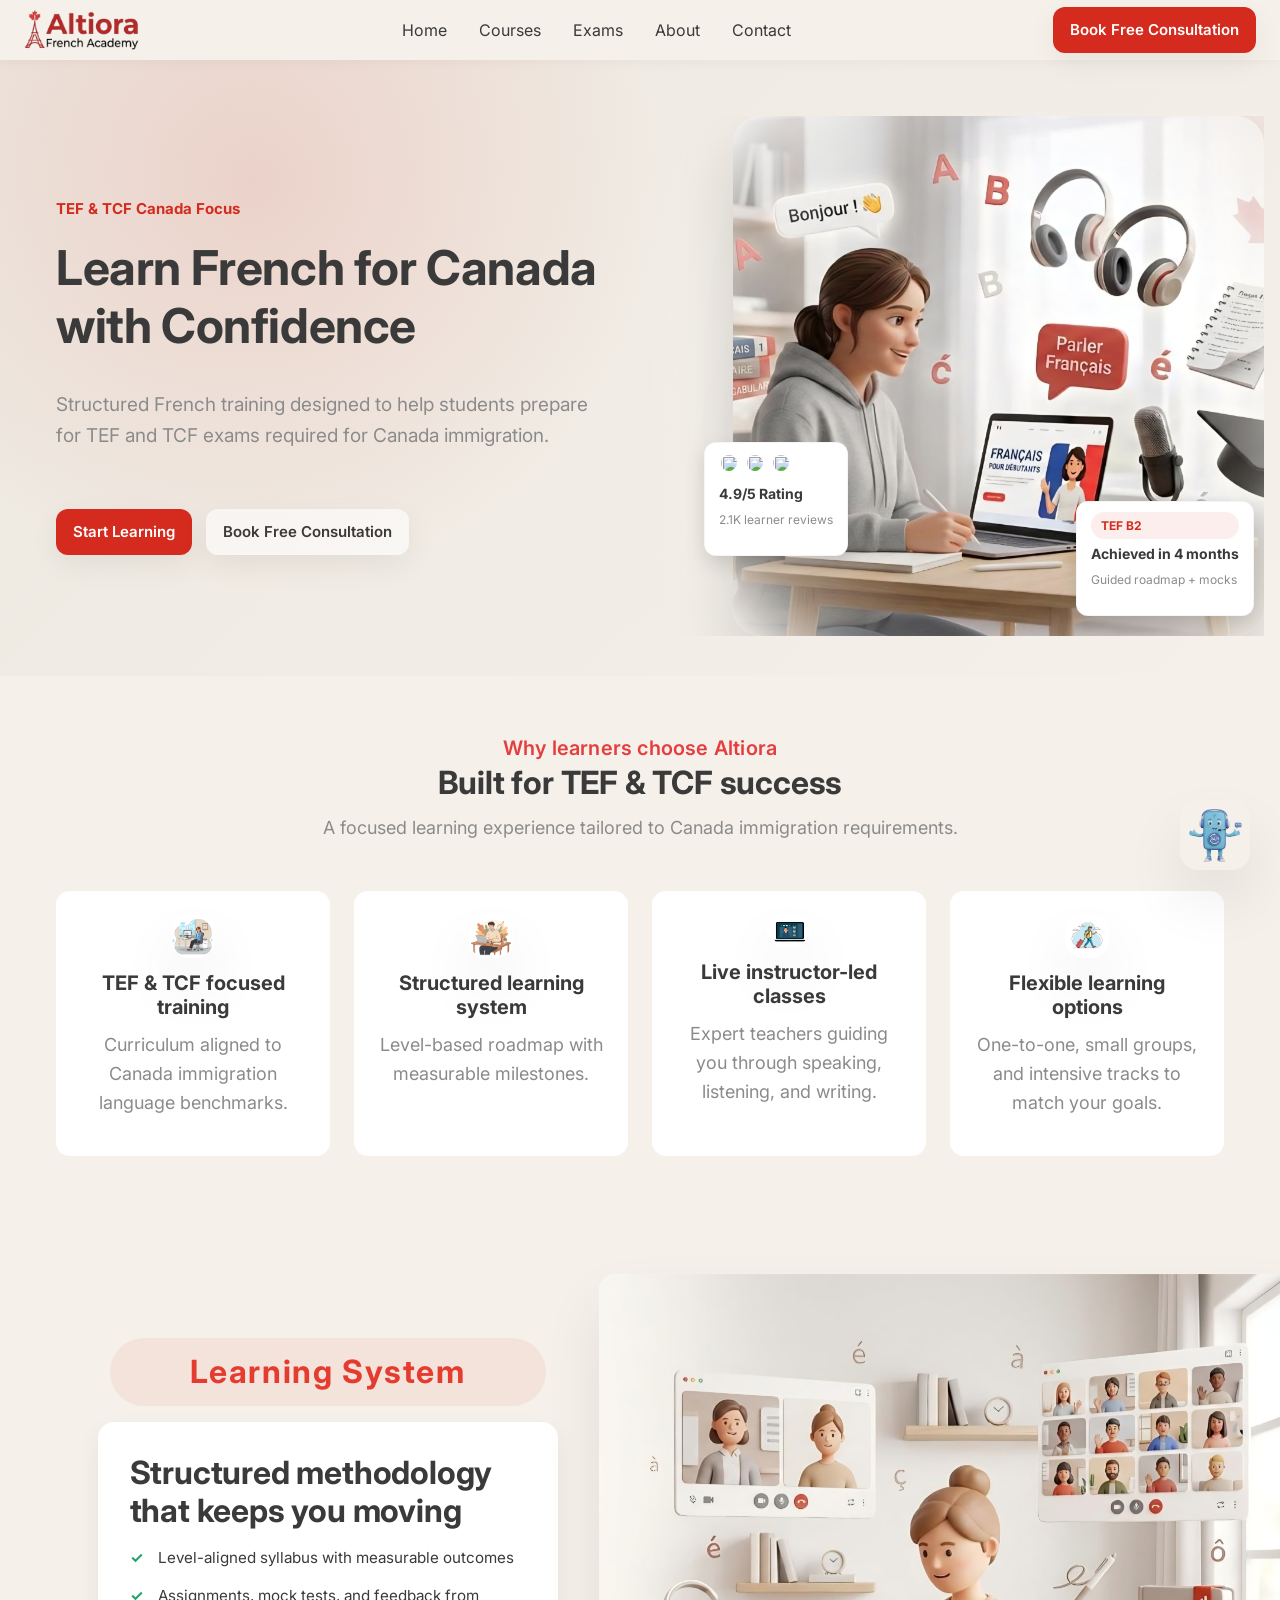
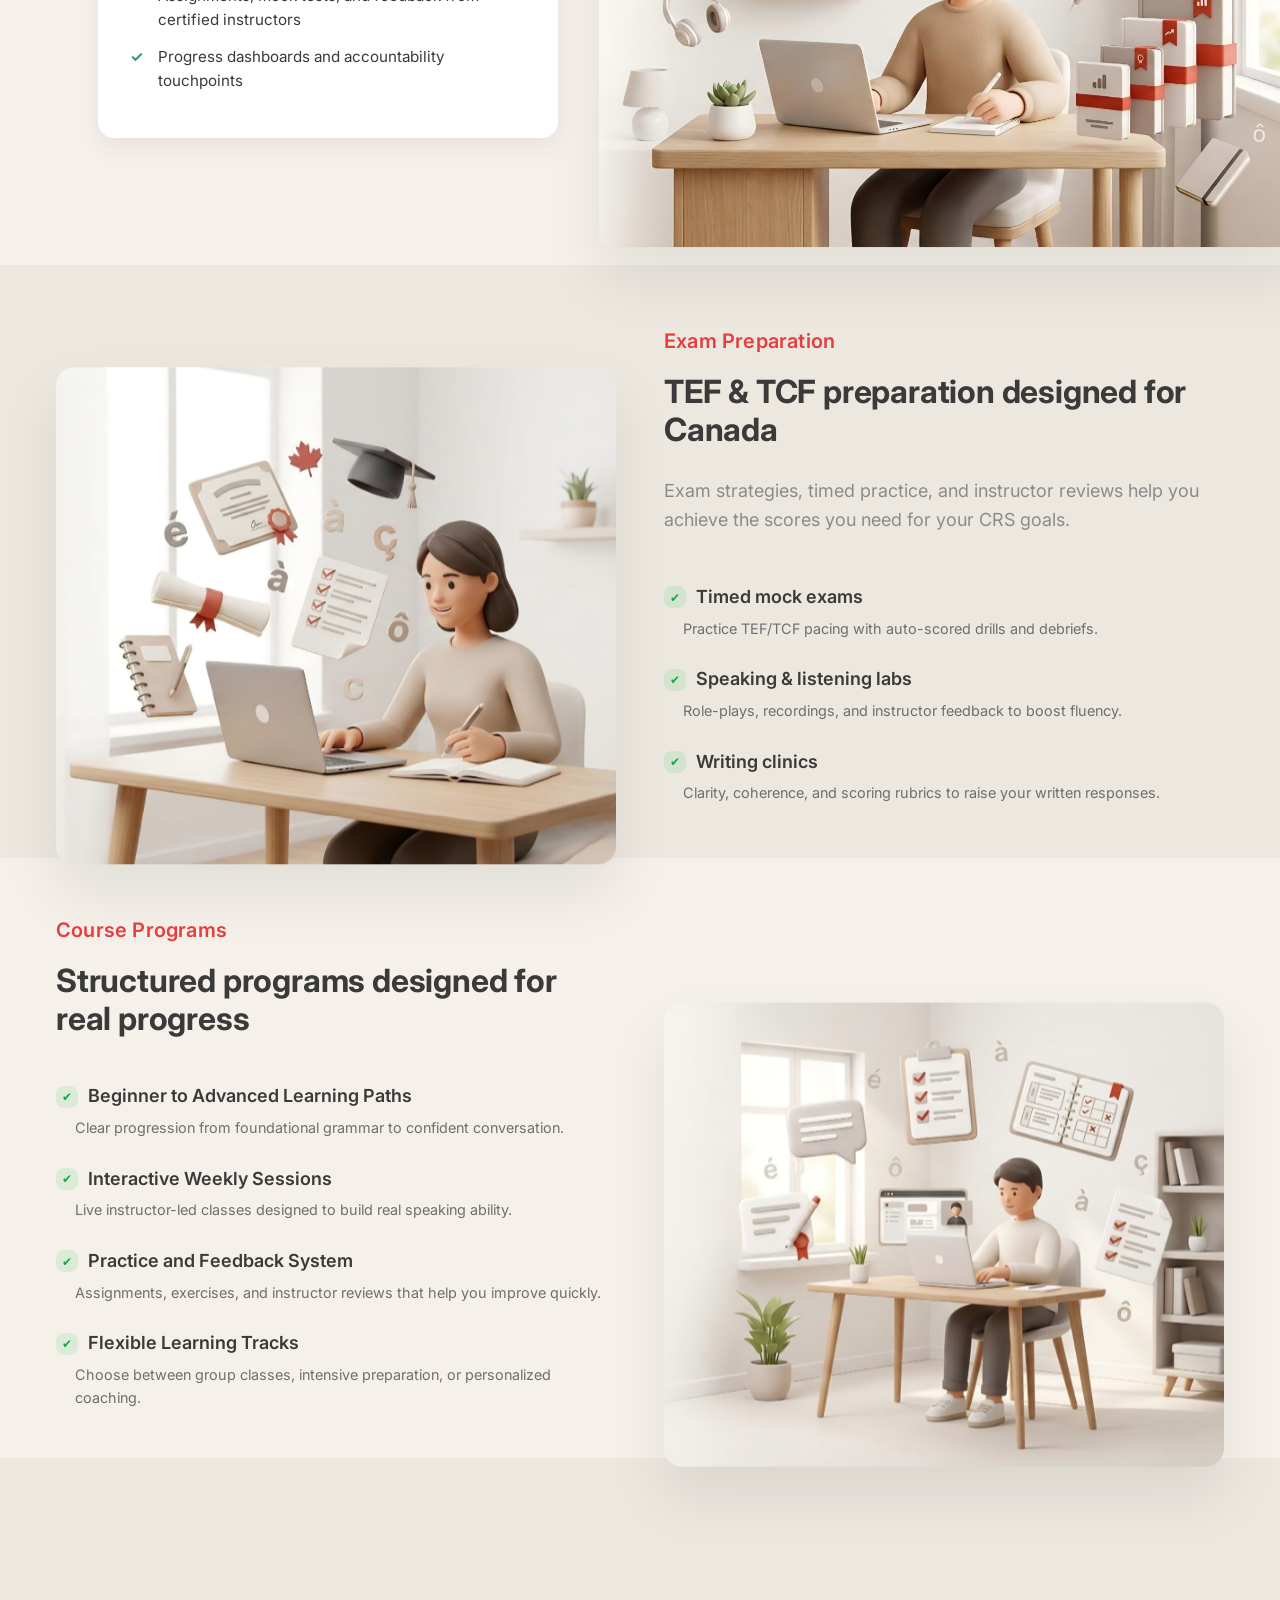
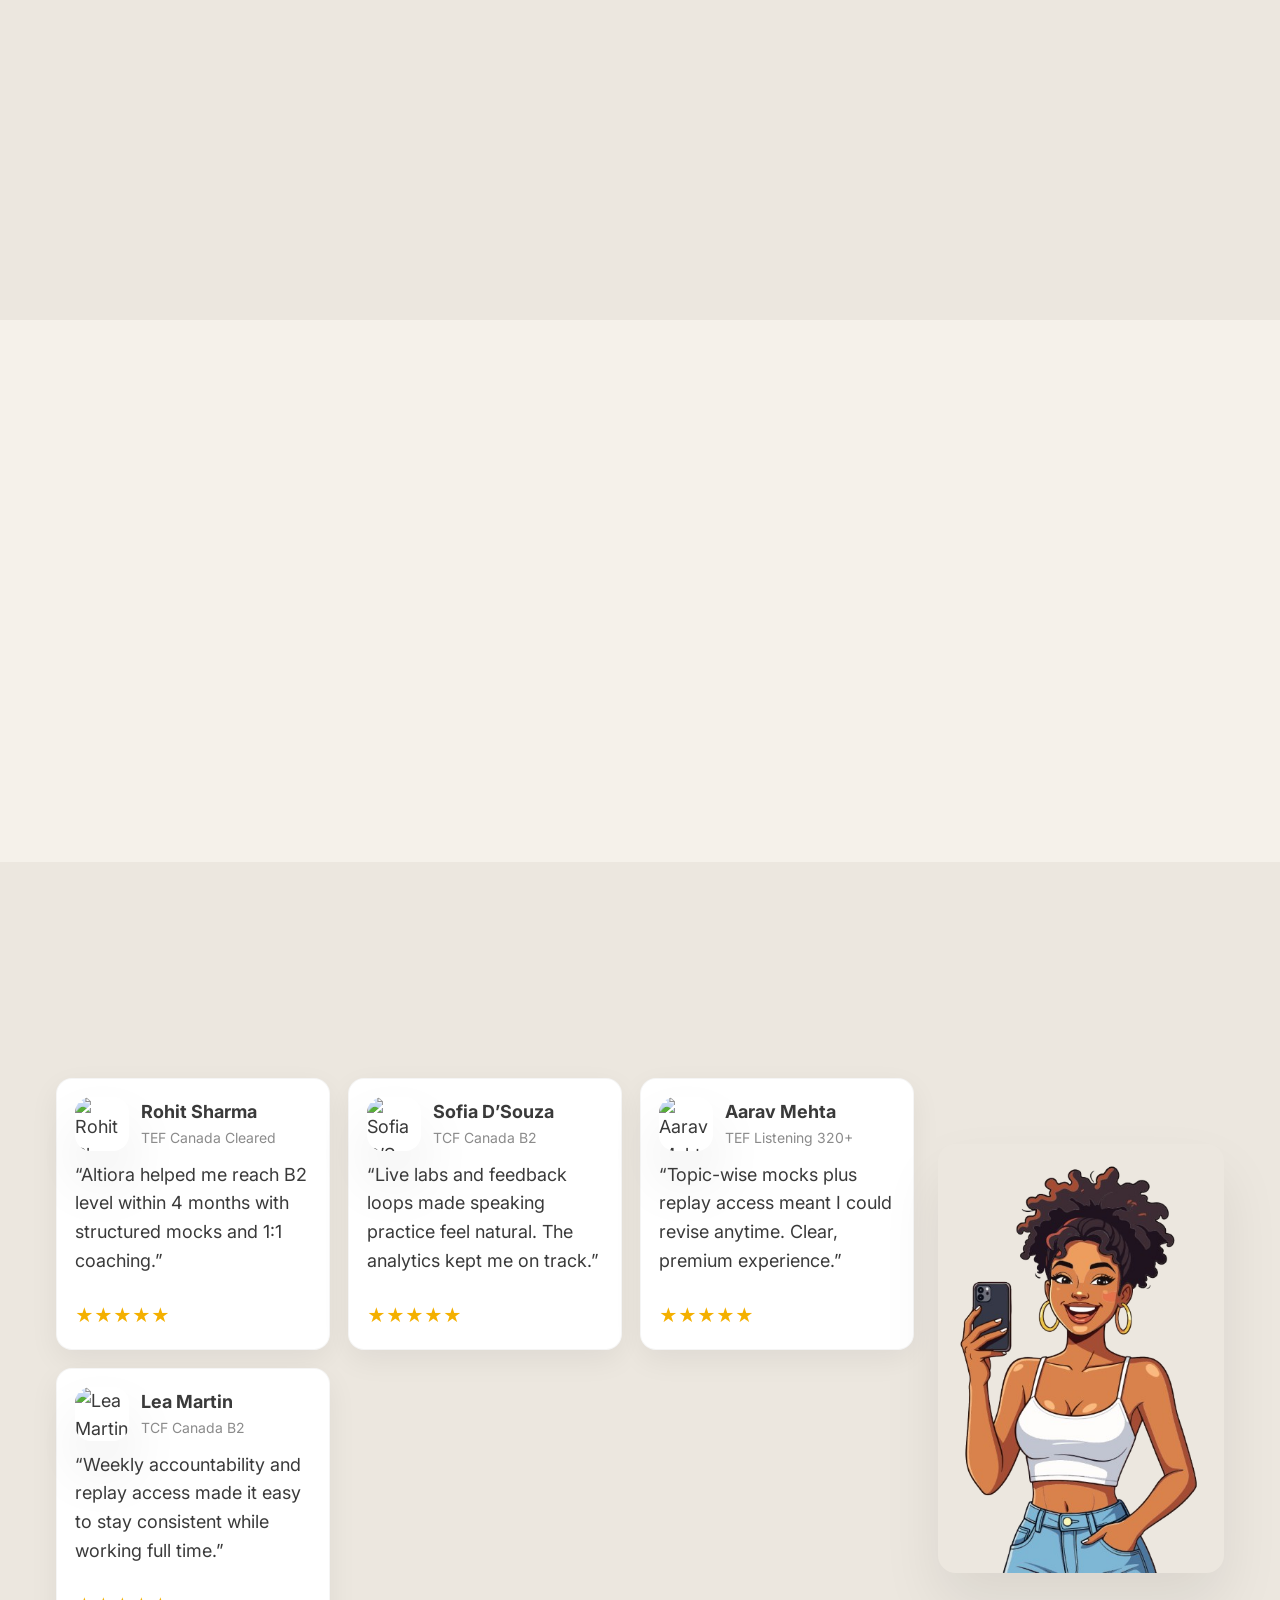
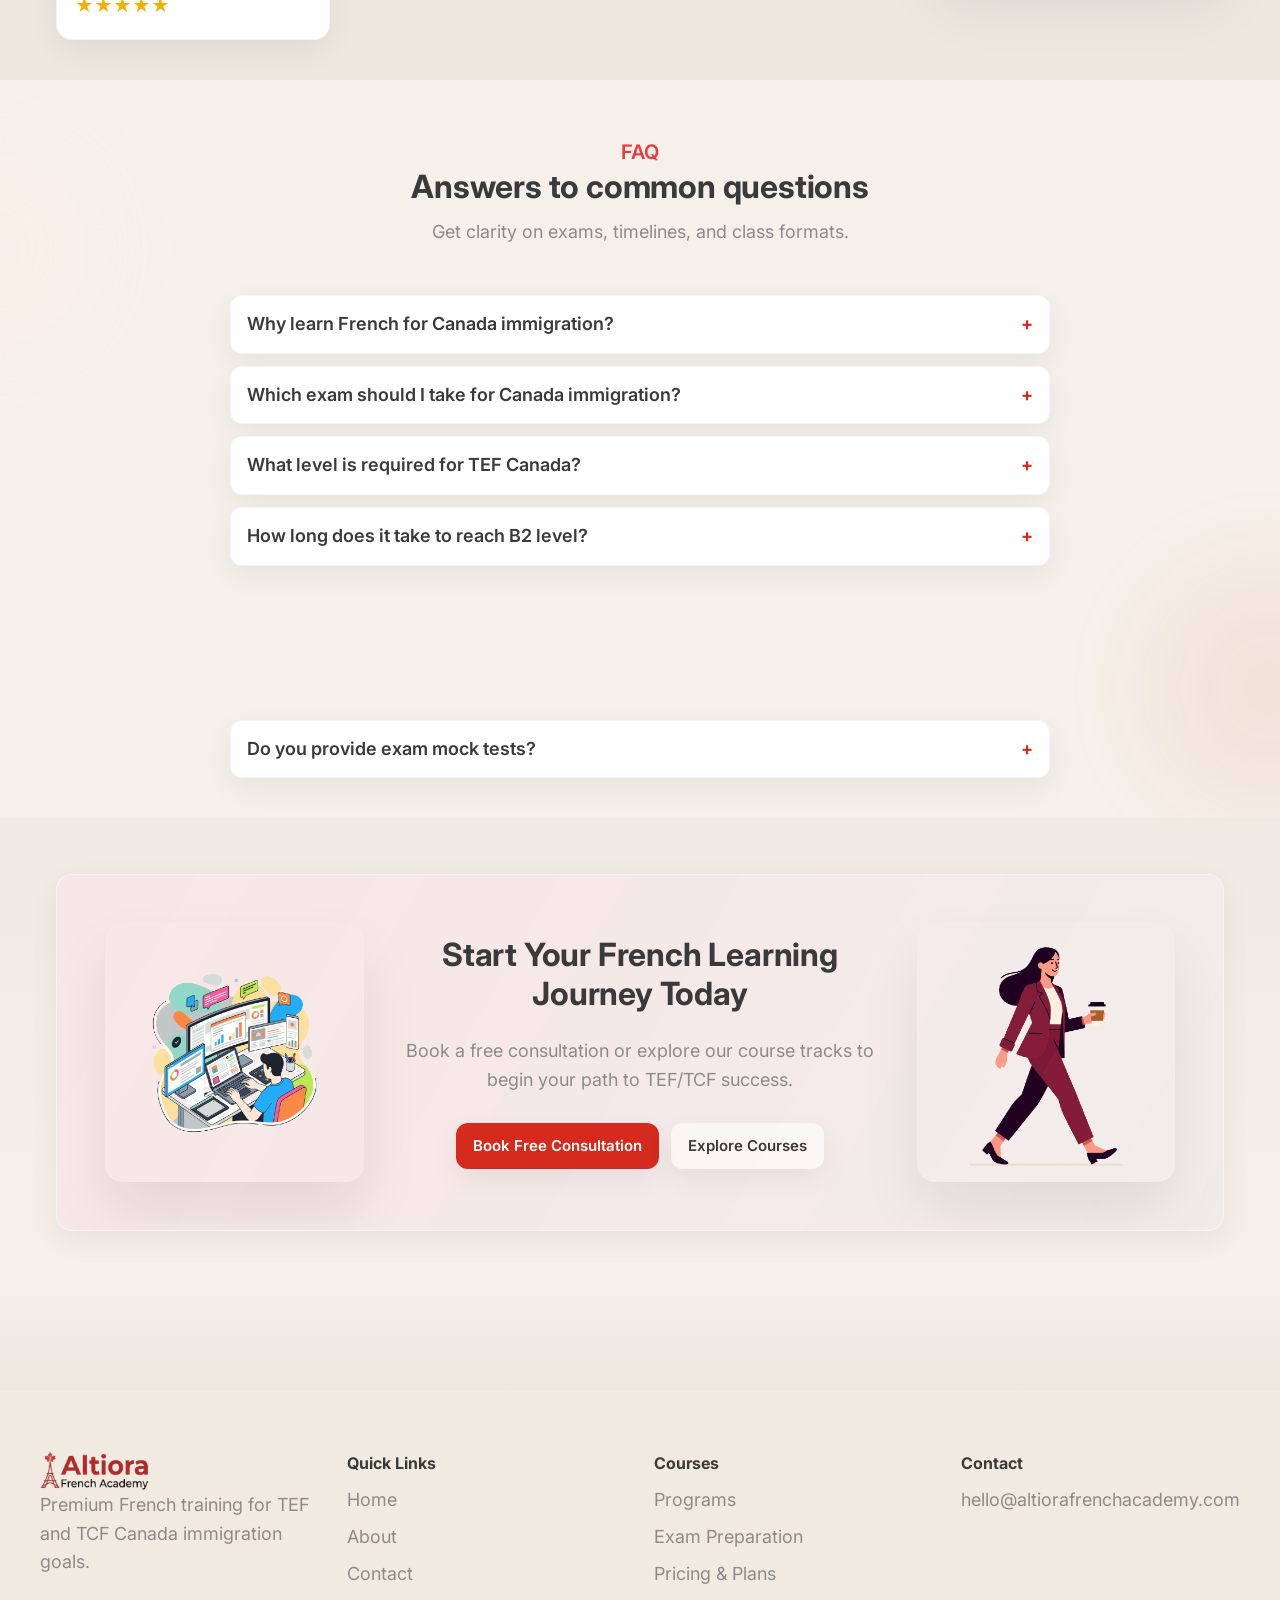
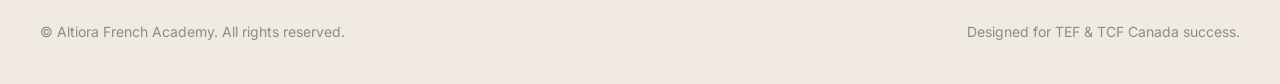
==== index.html @ bfdba03a "Baseline before Study Environment section layout update" ====
<!DOCTYPE html>
<html lang="en">

<head>
    <meta charset="UTF-8" />
    <meta name="viewport" content="width=device-width, initial-scale=1.0" />
    <title>Altiora French Academy | TEF & TCF French Training for Canada</title>
    <meta name="description"
        content="Altiora French Academy helps students master French for TEF and TCF Canada exams with structured programs, live classes, and expert instructors." />
    <meta name="keywords"
        content="French for TEF Canada, French for TCF Canada, Canada immigration French exam, French courses India, Altiora French Academy" />
    <link rel="canonical" href="https://altiorafrenchacademy.com/" />
    <meta property="og:title" content="Altiora French Academy | TEF & TCF French Training for Canada" />
    <meta property="og:description"
        content="Structured French training with live instructors to help you excel in TEF and TCF for Canada immigration." />
    <meta property="og:type" content="website" />
    <meta property="og:url" content="https://altiorafrenchacademy.com/" />
    <meta property="og:image" content="assets/seo/og-image.jpg" />
    <meta name="twitter:card" content="summary_large_image" />
    <meta name="twitter:title" content="Altiora French Academy | TEF & TCF French Training for Canada" />
    <meta name="twitter:description"
        content="Structured French training with live instructors to help you excel in TEF and TCF for Canada immigration." />
    <meta name="twitter:image" content="assets/seo/og-image.jpg" />
    <meta name="google-site-verification" content="" />
    <meta name="msvalidate.01" content="" />
    <link rel="stylesheet" href="css/base.css" />
    <link rel="stylesheet" href="css/layout.css" />
    <link rel="stylesheet" href="css/components.css" />
    <link rel="stylesheet" href="css/animations.css" />
    <link rel="stylesheet" href="css/responsive.css" />
    <link rel="icon" href="favicon/favicon.ico" />
</head>

<body>
    <header id="site-header"></header>

    <main>
        <!-- Hero -->
        <section class="section section--gradient" id="hero">
            <div class="container hero">
                <div class="stack-lg" data-reveal>
                    <div class="hero-tag">TEF &amp; TCF Canada Focus</div>
                    <h1 class="hero__title"><span class="hero__highlight">Learn French for Canada</span> with Confidence
                    </h1>
                    <p class="hero__text">Structured French training designed to help students prepare for TEF and TCF
                        exams required for Canada immigration.</p>
                    <div class="hero__actions">
                        <a class="btn btn--primary btn--elevated" href="pages/courses.html">Start Learning</a>
                        <a class="btn btn--ghost btn--elevated" href="pages/contact.html">Book Free Consultation</a>
                    </div>
                </div>
                <div class="hero__visual" data-reveal data-tilt>
                    <div class="hero__glow" aria-hidden="true"></div>
                    <div class="feature-grid">
                        <span class="hero-blob hero-blob--1"></span>
                        <span class="hero-blob hero-blob--2"></span>
                        <span class="hero-blob hero-blob--3"></span>
                    </div>
                    <div class="hero-image-frame">
                        <img class="hero__image" src="assets/images/hero-french-learning-canada.png"
                            alt="Students learning French for Canada immigration" />
                    </div>
                    <!-- <img class="hero-girl"
                        src="images/creativecanvasshop-red-haired-woman-10043621_1920-removebg-preview.png" alt=""
                        aria-hidden="true" data-float /> -->
                    <!-- <div class="floating-card floating-card--rating" data-float>
                        <div class="floating-card__title">4.9/5 Rating</div>
                        <p class="floating-card__meta">2.1K learner reviews</p>
                    </div> -->
                    <div class="floating-card floating-card--badge" data-float>
                        <div class="floating-card__pill">TEF B2</div>
                        <div class="floating-card__title">Achieved in 4 months</div>
                        <p class="floating-card__meta">Guided roadmap + mocks</p>
                    </div>
                    <div class="floating-card floating-card--avatars" data-float>
                        <div class="avatar-stack" aria-hidden="true">
                            <img src="https://i.pravatar.cc/80?img=15" alt="" />
                            <img src="https://i.pravatar.cc/80?img=32" alt="" />
                            <img src="https://i.pravatar.cc/80?img=48" alt="" />
                        </div>
                        <div class="floating-card__title">4.9/5 Rating</div>
                        <p class="floating-card__meta">2.1K learner reviews</p>
                    </div>
                </div>
            </div>
        </section>

        <!-- Stats Bar -->
        <!-- <section class="section section--stats" aria-label="Program stats">
            <div class="container">
                <div class="stats-marquee" data-reveal>
                    <div class="stats-track">
                        <div class="stats-bar">
                            <div class="stat">
                                <div class="stat__value">20K+</div>
                                <div class="stat__label">Students Enrolled</div>
                            </div>
                            <div class="stat">
                                <div class="stat__value">95%</div>
                                <div class="stat__label">Success Rate</div>
                            </div>
                            <div class="stat">
                                <div class="stat__value">300+</div>
                                <div class="stat__label">TEF Selections</div>
                            </div>
                            <div class="stat">
                                <div class="stat__value">50+</div>
                                <div class="stat__label">Expert Sessions</div>
                            </div>
                        </div>
                        <div class="stats-bar" aria-hidden="true">
                            <div class="stat">
                                <div class="stat__value">20K+</div>
                                <div class="stat__label">Students Enrolled</div>
                            </div>
                            <div class="stat">
                                <div class="stat__value">95%</div>
                                <div class="stat__label">Success Rate</div>
                            </div>
                            <div class="stat">
                                <div class="stat__value">300+</div>
                                <div class="stat__label">TEF Selections</div>
                            </div>
                            <div class="stat">
                                <div class="stat__value">50+</div>
                                <div class="stat__label">Expert Sessions</div>
                            </div>
                        </div>
                    </div>
                </div>
            </div>
        </section> -->

        <!-- Trust / Features -->
        <section class="section section--alt section--pattern" id="trust">
            <div class="container">
                <div class="section__header" data-reveal>
                    <div class="section__eyebrow">Why learners choose Altiora</div>
                    <h2 class="section__title">Built for TEF &amp; TCF success</h2>
                    <p class="section__subtitle">A focused learning experience tailored to Canada immigration
                        requirements.</p>
                </div>
                <div class="altiora-feature-row">
                    <article class="altiora-feature-card" data-reveal>
                        <img class="altiora-feature-icon"
                            src="./images/tanrica-data-analysis-10113843_1920-removebg-preview.png" alt="Feature icon">
                        <h3 class="card__title">TEF &amp; TCF focused training</h3>
                        <p>Curriculum aligned to Canada immigration language benchmarks.</p>
                    </article>
                    <article class="altiora-feature-card" data-reveal>
                        <img class="altiora-feature-icon"
                            src="./images/tanrica-working-illustration-10066175_1920-removebg-preview.png"
                            alt="Feature icon">
                        <h3 class="card__title">Structured learning system</h3>
                        <p>Level-based roadmap with measurable milestones.</p>
                    </article>
                    <article class="altiora-feature-card" data-reveal>
                        <img class="altiora-feature-icon"
                            src="./images/mohamed_hassan-podcast-7779510_1920-removebg-preview.png" alt="Feature icon">
                        <h3 class="card__title">Live instructor-led classes</h3>
                        <p>Expert teachers guiding you through speaking, listening, and writing.</p>
                    </article>
                    <article class="altiora-feature-card" data-reveal>
                        <img class="altiora-feature-icon"
                            src="./images/tanrica-ai-generated-9911943_1920-removebg-preview.png" alt="Feature icon">
                        <h3 class="card__title">Flexible learning options</h3>
                        <p>One-to-one, small groups, and intensive tracks to match your goals.</p>
                    </article>
                </div>
            </div>
        </section>

        <!-- Learning System -->
        <section class="section" id="learning-system">
            <div class="container learning-system-grid">
                <div class="learning-system-left" data-reveal>
                    <div class="learning-system-label">Learning System</div>
                    <div class="learning-system-card">
                        <h2 class="section__title">Structured methodology that keeps you moving</h2>
                        <ul class="learning-system-list">
                            <li>Level-aligned syllabus with measurable outcomes</li>
                            <li>Assignments, mock tests, and feedback from certified instructors</li>
                            <li>Progress dashboards and accountability touchpoints</li>
                        </ul>
                    </div>
                </div>
                <div class="learning-system-right" data-reveal data-parallax>
                    <img src="assets/images/french-online-learning-system.png" class="learning-system-image"
                        alt="Online learning system illustration" />
                </div>
            </div>
        </section>

        <!-- Exam Preparation -->
        <section class="section section--alt" id="exam-prep">
            <div class="container exam-prep-grid">

                <div class="exam-prep-image" data-reveal data-parallax>
                    <img src="assets/images/french-exam-preparation.png" class="exam-prep-illustration"
                        alt="Exam preparation illustration">
                </div>

                <div class="exam-prep-content" data-reveal>
                    <div class="section__eyebrow">Exam Preparation</div>
                    <h2 class="section__title">
                        TEF &amp; TCF preparation designed for Canada
                    </h2>
                    <p class="muted">
                        Exam strategies, timed practice, and instructor reviews help you achieve
                        the scores you need for your CRS goals.
                    </p>

                    <div class="exam-prep-features">
                        <div class="feature-line">Timed mock exams</div>
                        <p class="feature-subtext">
                            Practice TEF/TCF pacing with auto-scored drills and debriefs.
                        </p>

                        <div class="feature-line">Speaking &amp; listening labs</div>
                        <p class="feature-subtext">
                            Role-plays, recordings, and instructor feedback to boost fluency.
                        </p>

                        <div class="feature-line">Writing clinics</div>
                        <p class="feature-subtext">
                            Clarity, coherence, and scoring rubrics to raise your written responses.
                        </p>
                    </div>
                </div>

            </div>
        </section>

        <!-- Course Programs -->
        <section class="section" id="course-programs">

            <div class="container course-programs-grid">

                <div class="course-programs-content" data-reveal>
                    <div class="section__eyebrow">
                        Course Programs
                    </div>

                    <h2 class="section__title">
                        Structured programs designed for real progress
                    </h2>
                    <div class="course-programs-features">

                        <div class="feature-line">
                            Beginner to Advanced Learning Paths
                        </div>

                        <p class="feature-subtext">
                            Clear progression from foundational grammar to confident conversation.
                        </p>

                        <div class="feature-line">
                            Interactive Weekly Sessions
                        </div>

                        <p class="feature-subtext">
                            Live instructor-led classes designed to build real speaking ability.
                        </p>

                        <div class="feature-line">
                            Practice and Feedback System
                        </div>

                        <p class="feature-subtext">
                            Assignments, exercises, and instructor reviews that help you improve quickly.
                        </p>

                        <div class="feature-line">
                            Flexible Learning Tracks
                        </div>

                        <p class="feature-subtext">
                            Choose between group classes, intensive preparation, or personalized coaching.
                        </p>

                    </div>

                </div>

                <div class="course-programs-image" data-reveal data-parallax>

                    <img src="assets/images/french-course-program-structure.png" class="course-programs-illustration"
                        alt="French course programs illustration">

                </div>

            </div>

        </section>

        <!-- Study Environment -->
        <section class="section section--alt" id="environment">
            <div class="container media-block">
                <div class="media-block__content" data-reveal>
                    <div class="section__eyebrow">Study Environment</div>
                    <h2 class="section__title">A focused, calm space to build confidence</h2>
                    <p>Guided study plans, resource libraries, and practice labs to strengthen comprehension and
                        fluency.</p>
                    <ul class="stack-sm muted">
                        <li>Structured study routines with weekly planning.</li>
                        <li>Listening and speaking practice with instructor feedback.</li>
                        <li>Comfortable, distraction-free virtual classroom setup.</li>
                    </ul>
                </div>
                <div data-reveal data-parallax>
                    <img class="media-block__image image-cover" src="assets/images/french-learning-study-scene.png"
                        alt="Study environment illustration" />
                </div>
            </div>
        </section>

        <!-- Live Classes -->
        <section class="section" id="live-classes">
            <div class="container media-block">
                <div data-reveal data-parallax>
                    <img class="media-block__image image-cover" src="assets/images/online-french-live-class.png"
                        alt="Live class illustration" />
                </div>
                <div class="media-block__content" data-reveal>
                    <div class="section__eyebrow">Live Classes</div>
                    <h2 class="section__title">Live instructor-led sessions that keep you accountable</h2>
                    <p>Real-time coaching, Q&amp;A, and recorded replays so you never miss a concept.</p>
                    <ul class="stack-sm muted">
                        <li>Interactive sessions with teacher feedback.</li>
                        <li>Speaking drills and role-plays to boost confidence.</li>
                        <li>Replay access for revision and self-paced review.</li>
                    </ul>
                </div>
            </div>
        </section>

        <!-- Testimonials -->
        <section class="section section--alt" id="testimonials">
            <div class="container">
                <div class="section__header" data-reveal>
                    <div class="section__eyebrow">Testimonials</div>
                    <h2 class="section__title">Learners achieving their Canada goals</h2>
                    <p class="section__subtitle">Real feedback from students preparing for TEF and TCF.</p>
                </div>
                <div class="testimonial-layout" data-reveal>
                    <div class="testimonial-list">
                        <article class="testimonial-card hover-lift">
                            <div class="testimonial-card__top">
                                <img class="testimonial-card__avatar" src="https://i.pravatar.cc/120?img=12"
                                    alt="Rohit Sharma" />
                                <div>
                                    <div class="testimonial-card__name">Rohit Sharma</div>
                                    <div class="testimonial-card__meta">TEF Canada Cleared</div>
                                </div>
                            </div>
                            <p class="testimonial-card__quote">“Altiora helped me reach B2 level within 4 months with
                                structured mocks and 1:1 coaching.”</p>
                            <div class="rating" aria-label="5 star rating">★★★★★</div>
                        </article>
                        <article class="testimonial-card hover-lift">
                            <div class="testimonial-card__top">
                                <img class="testimonial-card__avatar" src="https://i.pravatar.cc/120?img=28"
                                    alt="Sofia D’Souza" />
                                <div>
                                    <div class="testimonial-card__name">Sofia D’Souza</div>
                                    <div class="testimonial-card__meta">TCF Canada B2</div>
                                </div>
                            </div>
                            <p class="testimonial-card__quote">“Live labs and feedback loops made speaking practice feel
                                natural. The analytics kept me on track.”</p>
                            <div class="rating" aria-label="5 star rating">★★★★★</div>
                        </article>
                        <article class="testimonial-card hover-lift">
                            <div class="testimonial-card__top">
                                <img class="testimonial-card__avatar" src="https://i.pravatar.cc/120?img=45"
                                    alt="Aarav Mehta" />
                                <div>
                                    <div class="testimonial-card__name">Aarav Mehta</div>
                                    <div class="testimonial-card__meta">TEF Listening 320+</div>
                                </div>
                            </div>
                            <p class="testimonial-card__quote">“Topic-wise mocks plus replay access meant I could revise
                                anytime. Clear, premium experience.”</p>
                            <div class="rating" aria-label="5 star rating">★★★★★</div>
                        </article>
                        <article class="testimonial-card hover-lift">
                            <div class="testimonial-card__top">
                                <img class="testimonial-card__avatar" src="https://i.pravatar.cc/120?img=64"
                                    alt="Lea Martin" />
                                <div>
                                    <div class="testimonial-card__name">Lea Martin</div>
                                    <div class="testimonial-card__meta">TCF Canada B2</div>
                                </div>
                            </div>
                            <p class="testimonial-card__quote">“Weekly accountability and replay access made it easy to
                                stay consistent while working full time.”</p>
                            <div class="rating" aria-label="5 star rating">★★★★★</div>
                        </article>
                    </div>
                    <div class="testimonial-illustration" aria-hidden="true">
                        <img class="soft-image" src="images/tanrica-woman-9911471_1920-removebg-preview.png" alt="" />
                    </div>
                </div>
            </div>
        </section>

        <!-- FAQ -->
        <section class="section faq-section" id="faq">
            <div class="container">
                <div class="section__header" data-reveal>
                    <div class="section__eyebrow">FAQ</div>
                    <h2 class="section__title">Answers to common questions</h2>
                    <p class="section__subtitle">Get clarity on exams, timelines, and class formats.</p>
                </div>
                <div class="faq">
                    <details data-reveal>
                        <summary>
                            Why learn French for Canada immigration?
                            <span class="faq__icon">+</span>
                        </summary>
                        <p>French boosts your CRS score and eligibility for provinces like Quebec. We align prep to
                            immigration needs.</p>
                    </details>
                    <details data-reveal>
                        <summary>
                            Which exam should I take for Canada immigration?
                            <span class="faq__icon">+</span>
                        </summary>
                        <p>Both TEF and TCF are accepted. We’ll assess your goals and timeline to recommend the best
                            fit.</p>
                    </details>
                    <details data-reveal>
                        <summary>
                            What level is required for TEF Canada?
                            <span class="faq__icon">+</span>
                        </summary>
                        <p>Most applicants target B2 or higher for competitive CRS points. We roadmap you to that level
                            with milestones.</p>
                    </details>
                    <details data-reveal>
                        <summary>
                            How long does it take to reach B2 level?
                            <span class="faq__icon">+</span>
                        </summary>
                        <p>Most learners reach B2 in 4–6 months with consistent study and live practice. Intensive paths
                            are available.</p>
                    </details>
                    <details data-reveal>
                        <summary>
                            Do you offer personalized coaching?
                            <span class="faq__icon">+</span>
                        </summary>
                        <p>Yes. One-to-one coaching plans are tailored to your timeline, strengths, and target scores.
                        </p>
                    </details>
                    <details data-reveal>
                        <summary>
                            Are classes live or recorded?
                            <span class="faq__icon">+</span>
                        </summary>
                        <p>Live instructor-led classes with replays provided so you can revise on your own schedule.</p>
                    </details>
                    <details data-reveal>
                        <summary>
                            Do you provide exam mock tests?
                            <span class="faq__icon">+</span>
                        </summary>
                        <p>Yes. Timed TEF/TCF mocks with scoring rubrics and instructor feedback are included.</p>
                    </details>
                </div>
            </div>
        </section>

        <!-- Final CTA -->
        <section class="section section--cta" id="cta-final">
            <div class="container">
                <div class="cta-block cta-block--glow" data-reveal>
                    <div class="cta-layout">
                        <div class="cta-figure cta-figure--side" aria-hidden="true">
                            <img class="soft-image"
                                src="images/tanrica-teamwork-illustration-10079888_1920-removebg-preview.png" alt="" />
                        </div>
                        <div class="stack-md">
                            <h2 class="section__title">Start Your French Learning Journey Today</h2>
                            <p class="muted">Book a free consultation or explore our course tracks to begin your path to
                                TEF/TCF
                                success.</p>
                            <div class="cta-block__actions">
                                <a class="btn btn--primary btn--elevated" href="pages/contact.html">Book Free
                                    Consultation</a>
                                <a class="btn btn--ghost btn--elevated" href="pages/courses.html">Explore Courses</a>
                            </div>
                        </div>
                        <div class="cta-figure cta-figure--side" aria-hidden="true">
                            <img class="soft-image" src="images/tanrica-businesswoman-9982534_1920-removebg-preview.png"
                                alt="" />
                        </div>
                    </div>
                </div>
            </div>
        </section>

        <section class="section--divider" aria-hidden="true"></section>
    </main>

    <footer id="site-footer"></footer>

    <script src="js/utils.js"></script>
    <script src="js/animations.js"></script>
    <script src="js/components.js"></script>
    <script src="js/main.js"></script>

    <div class="support-float" aria-hidden="true">
        <img class="soft-image" src="images/tanrica-mobile-support-9940342_1920-removebg-preview.png"
            alt="Mobile support" />
    </div>
</body>

</html>
---- css/base.css ----
@import url('https://fonts.googleapis.com/css2?family=Inter:wght@400;500;600;700&display=swap');

:root {
    --bg-primary: #f5f1ea;
    --bg-secondary: #ece7df;
    --text-primary: #3a3a3a;
    --text-secondary: #8b8b8b;
    --accent: #d52b1e;
    --card: #ffffff;
    --shadow-soft: 0 10px 30px rgba(0, 0, 0, 0.06);
    --shadow-hover: 0 16px 40px rgba(0, 0, 0, 0.1);
    --radius-sm: 10px;
    --radius-md: 12px;
    --radius-lg: 16px;
    --max-width: 1400px;
    --gutter: 40px;
    --heading-hero: 48px;
    --heading-section: 32px;
    --text-body: 18px;
    --text-small: 15px;
    --text-xs: 13px;
    --transition-fast: 160ms ease;
    --transition-base: 180ms ease;
    --transition-slow: 320ms ease;
    --gradient-hero: radial-gradient(circle at 20% 20%, rgba(213, 43, 30, 0.12), transparent 36%), linear-gradient(135deg, rgba(236, 231, 223, 0.95), rgba(245, 241, 234, 0.65));
    --gradient-cta: linear-gradient(120deg, rgba(213, 43, 30, 0.12), rgba(60, 37, 34, 0.08));
    --header-height: 60px;
}

/* Reset & base element styles */
*,
*::before,
*::after {
    box-sizing: border-box;
}

html {
    scroll-behavior: smooth;
}

body {
    margin: 0;
    font-family: 'Inter', system-ui, -apple-system, sans-serif;
    background: var(--bg-primary);
    color: var(--text-primary);
    font-size: var(--text-body);
    line-height: 1.6;
    -webkit-font-smoothing: antialiased;
}

html,
body {
    overflow-x: hidden;
}

img {
    max-width: 100%;
    height: auto;
    display: block;
}

.soft-image {
    max-width: 100%;
    height: auto;
    display: block;
}

a {
    color: inherit;
    text-decoration: none;
}

p {
    margin: 0 0 16px;
    color: var(--text-secondary);
}

h1,
h2,
h3,
h4,
h5,
h6 {
    margin: 0 0 12px;
    color: var(--text-primary);
    font-weight: 700;
    line-height: 1.2;
}

h1 {
    letter-spacing: -0.4px;
}

h2 {
    letter-spacing: -0.2px;
}

ul {
    padding: 0;
    margin: 0;
    list-style: none;
}

button {
    font: inherit;
    color: inherit;
}

.sr-only {
    position: absolute;
    width: 1px;
    height: 1px;
    padding: 0;
    margin: -1px;
    overflow: hidden;
    clip: rect(0, 0, 0, 0);
    white-space: nowrap;
    border: 0;
}
---- css/layout.css ----
/* Layout scaffolding */
:root {
    --feature-icon-size: 5rem;
}

.container {
    width: 100%;
    max-width: var(--max-width);
    margin: 0 auto;
    padding: 0 var(--gutter);
}

.section {
    padding: 3.5rem 1rem 2.5rem 1rem;
}

.section--alt {
    background: var(--bg-secondary);
}

.section--gradient {
    background: var(--gradient-hero);
    position: relative;
    overflow: hidden;
}

img {
    border-radius: 18px;
    box-shadow: 0 30px 60px rgba(0, 0, 0, 0.08);
}

.hero img {
    border-radius: 20px;
}

.brand img,
.footer__brand img,
.logo img {
    box-shadow: none;
    border-radius: 0;
}

.section--pattern {
    background: radial-gradient(circle at 20% 20%, rgba(58, 58, 58, 0.03), transparent 22%),
        radial-gradient(circle at 80% 0%, rgba(213, 43, 30, 0.08), transparent 30%), var(--bg-secondary);
}

#trust {
    background: none;
}

.section__header {
    max-width: 720px;
    margin: 0 auto 48px;
    text-align: center;
}

.section__eyebrow {
    display: inline-flex;
    align-items: center;
    gap: 6px;
    padding: 0;
    border: none;
    background: transparent;
    color: #e53e3e;
    font-weight: 600;
    font-size: 1.25rem;
    letter-spacing: 0.01em;
}

.section__title {
    font-size: var(--heading-section);
}

.section__subtitle {
    color: var(--text-secondary);
    margin-top: 4px;
}

/* Grid helpers */
.grid {
    display: grid;
    gap: 32px;
}

.grid-2 {
    grid-template-columns: repeat(auto-fit, minmax(280px, 1fr));
    align-items: center;
}

.grid-3 {
    grid-template-columns: repeat(auto-fit, minmax(240px, 1fr));
}

.grid-4 {
    grid-template-columns: repeat(auto-fit, minmax(200px, 1fr));
}

.cards-grid {
    display: grid;
    grid-template-columns: repeat(3, 1fr);
    gap: 24px;
    align-items: stretch;
}

@media (max-width: 1024px) {
    .cards-grid {
        grid-template-columns: repeat(2, 1fr);
    }
}

@media (max-width: 640px) {
    .cards-grid {
        grid-template-columns: 1fr;
    }
}

/* Hero */
.hero {
    display: grid;
    grid-template-columns: 1fr 1fr;
    align-items: center;
    gap: 60px;
    position: relative;
    overflow: hidden;
    padding-right: 0;
}

#hero .container {
    padding-right: 0;
}

.hero__title {
    font-size: var(--heading-hero);
}

.hero__highlight {
    background: transparent;
    padding: 0;
    border-radius: 0;
    box-decoration-break: clone;
    color: var(--text-primary);
}

.hero__text {
    max-width: 560px;
    color: var(--text-secondary);
    font-size: 19px;
    margin-top: 6px;
}

.hero__actions {
    display: flex;
    align-items: center;
    gap: 14px;
    flex-wrap: wrap;
    margin-top: 24px;
}

.logo img {
    height: 40px;
    width: auto;
    object-fit: contain;
}

.hero__visual {
    position: relative;
    width: 100%;
    max-width: 560px;
    height: 520px;
    justify-self: end;
    perspective: 1200px;
    display: flex;
    align-items: center;
    justify-content: center;
    margin-right: 0;
    padding-right: 0;
}

.hero__image {
    width: 100%;
    max-width: none;
    margin-left: 0;
    display: block;
}

.hero__glow {
    position: absolute;
    inset: -12% -18% 0 12%;
    background: radial-gradient(circle at 70% 30%, rgba(213, 43, 30, 0.12), transparent 38%),
        radial-gradient(circle at 20% 60%, rgba(58, 58, 58, 0.08), transparent 44%);
    filter: blur(42px);
    z-index: 0;
}

.hero__visual img {
    position: relative;
    z-index: 1;
    display: block;
    width: 100%;
    height: auto;
    -webkit-mask-image: radial-gradient(circle at center, rgba(0, 0, 0, 1) 60%, rgba(0, 0, 0, 0.6) 80%, rgba(0, 0, 0, 0) 100%);
    mask-image: radial-gradient(circle at center, rgba(0, 0, 0, 1) 60%, rgba(0, 0, 0, 0.6) 80%, rgba(0, 0, 0, 0) 100%);
    border-radius: 18px;
}

.hero-image-frame {
    position: relative;
    overflow: hidden;
    border-radius: 28px;
    box-shadow: 0 30px 60px rgba(0, 0, 0, 0.14);
    background: linear-gradient(135deg, rgba(255, 255, 255, 0.8), rgba(236, 231, 223, 0.9));
    transition: transform 220ms ease;
    isolation: isolate;
    width: 100%;
    height: 100%;
    animation: heroFloat 6s ease-in-out infinite;
}

.hero-image-frame img {
    width: 100%;
    height: 100%;
    object-fit: cover;
    -webkit-mask-image: radial-gradient(circle at center, rgba(0, 0, 0, 1) 60%, rgba(0, 0, 0, 0.6) 80%, rgba(0, 0, 0, 0) 100%);
    mask-image: radial-gradient(circle at center, rgba(0, 0, 0, 1) 60%, rgba(0, 0, 0, 0.6) 80%, rgba(0, 0, 0, 0) 100%);
    border-radius: 18px;
}

.hero__visual::before {
    content: "";
    position: absolute;
    top: -40px;
    right: -40px;
    bottom: -40px;
    left: -40px;
    background: radial-gradient(circle, rgba(255, 255, 255, 0.5), rgba(255, 255, 255, 0.2), transparent);
    z-index: -1;
    filter: blur(40px);
}

.hero-layers {
    position: absolute;
    inset: -10% -5% -10% -5%;
    z-index: 0;
}

.hero-blob {
    position: absolute;
    width: 320px;
    height: 320px;
    border-radius: 50%;
    filter: blur(42px);
    opacity: 0.6;
}

.hero-blob--1 {
    background: rgba(213, 43, 30, 0.14);
    top: 8%;
    right: 6%;
}

.hero-blob--2 {
    background: rgba(67, 56, 202, 0.12);
    bottom: 4%;
    left: 10%;
}

.hero-blob--3 {
    background: rgba(58, 58, 58, 0.1);
    top: 28%;
    left: 28%;
}

.floating-card {
    position: absolute;
    background: #ffffff;
    padding: 10px 14px;
    border-radius: 12px;
    box-shadow: 0 8px 20px rgba(0, 0, 0, 0.12);
    display: grid;
    gap: 4px;
    animation: float 7s ease-in-out infinite;
    z-index: 3;
    border: 1px solid rgba(0, 0, 0, 0.04);
    max-width: 180px;
    font-size: 13px;
}

.floating-card__title {
    font-weight: 700;
    font-size: 14px;
    color: var(--text-primary);
}

.floating-card__meta {
    font-size: 12px;
    color: var(--text-secondary);
}

.floating-card__pill {
    display: inline-flex;
    align-items: center;
    padding: 4px 10px;
    background: rgba(213, 43, 30, 0.08);
    border-radius: 999px;
    font-size: 12px;
    font-weight: 700;
    color: var(--accent);
}

.floating-card--rating {
    top: 20px;
    left: 0;
}

.floating-card--badge {
    bottom: 20px;
    right: 10px;
    animation-duration: 8.4s;
}

.floating-card--avatars {
    bottom: 80px;
    left: 0;
    animation-duration: 9.2s;
}

.avatar-stack {
    display: inline-flex;
    align-items: center;
    gap: 6px;
    margin-bottom: 6px;
}

.avatar-stack img {
    width: 20px;
    height: 20px;
    border-radius: 50%;
    border: 2px solid #fff;
    box-shadow: 0 6px 14px rgba(0, 0, 0, 0.18);
}

@media (max-width: 960px) {
    .hero {
        grid-template-columns: 1fr;
    }

    .hero__visual {
        width: 100%;
        max-width: 440px;
        height: 440px;
        justify-self: center;
    }
}

@media (max-width: 820px) {
    .floating-card {
        position: relative;
        top: auto;
        right: auto;
        bottom: auto;
        left: auto;
        margin-top: 10px;
    }
}

/* Cards */
.card {
    background: var(--card);
    border-radius: var(--radius-lg);
    padding: 20px;
    border: 1px solid rgba(0, 0, 0, 0.04);
    box-shadow: var(--shadow-soft);
    display: grid;
    gap: 10px;
    transition: transform var(--transition-base), box-shadow var(--transition-base), border-color var(--transition-base);
}

/* Scoped feature row (trust section only) */
.altiora-feature-row {
    display: grid;
    grid-template-columns: repeat(4, 1fr);
    gap: 1.5rem;
    margin-top: 2rem;
}

.altiora-feature-card {
    background: #ffffff;
    border-radius: 14px;
    padding: 1.4rem 1.5rem;
    text-align: center;
    transition: all 0.25s ease;
}

.altiora-feature-card:hover {
    transform: translateY(-4px);
    box-shadow: 0 8px 18px rgba(0, 0, 0, 0.08);
}

.altiora-feature-icon {
    display: block;
    margin: 0 auto 0.8rem auto;
    width: 2.8rem;
    height: auto;
}

@media (max-width: 1024px) {
    .altiora-feature-row {
        grid-template-columns: repeat(2, 1fr);
    }
}

@media (max-width: 640px) {
    .altiora-feature-row {
        grid-template-columns: 1fr;
    }
}

.card:hover,
.card:focus-within {
    transform: translateY(-4px);
    box-shadow: var(--shadow-hover);
    border-color: rgba(213, 43, 30, 0.18);
}

.card--feature {
    display: flex;
    flex-direction: column;
    align-items: flex-start;
    text-align: left;
    gap: 10px;
    padding: 1.5rem 1.6rem;
    border-radius: 1rem;
    background: #fff;
    transition: all 0.25s ease;
}

.card--feature:hover,
.card--feature:focus-within {
    transform: translateY(-4px);
    box-shadow: 0 8px 20px rgba(0, 0, 0, 0.08);
}

.feature-icon {
    display: block;
    width: var(--feature-icon-size);
    height: auto;
    object-fit: contain;
}

.card__title {
    font-size: 20px;
    /* margin-top: 4px;
    margin-bottom: 4px; */
}

.card__meta {
    display: inline-flex;
    align-items: center;
    gap: 6px;
    color: var(--text-secondary);
    font-size: 15px;
}

.card--testimonial {
    display: grid;
    gap: 10px;
}

.rating {
    color: #f4b000;
    font-weight: 700;
}

.testimonial-grid {
    display: grid;
    gap: 18px;
    grid-template-columns: repeat(auto-fit, minmax(260px, 1fr));
}

.testimonial-card {
    background: #fff;
    border-radius: var(--radius-lg);
    padding: 18px;
    border: 1px solid rgba(0, 0, 0, 0.04);
    box-shadow: var(--shadow-soft);
    display: grid;
    gap: 10px;
    min-height: 260px;
}

.testimonial-card__top {
    display: flex;
    align-items: center;
    gap: 12px;
}

.testimonial-card__avatar {
    width: 54px;
    height: 54px;
    border-radius: 16px;
    object-fit: cover;
}

.testimonial-card__name {
    font-weight: 700;
}

.testimonial-card__meta {
    color: var(--text-secondary);
    font-size: 14px;
}

.testimonial-card__quote {
    color: var(--text-primary);
}

/* Media blocks */
.media-block {
    display: grid;
    grid-template-columns: repeat(auto-fit, minmax(320px, 1fr));
    gap: 40px;
    align-items: center;
}

.media-block+.media-block {
    margin-top: 24px;
}

.media-block__image {
    justify-self: center;
    width: 100%;
    max-width: 620px;
    border-radius: var(--radius-lg);
    box-shadow: var(--shadow-soft);
}

.image-cover {
    width: 100%;
    height: 100%;
    object-fit: cover;
}

.media-block__content {
    display: grid;
    gap: 12px;
}

.media-block:nth-of-type(even) .media-block__content {
    order: 2;
}

.media-block:nth-of-type(even) .media-block__image {
    order: 1;
}

/* Learning System (scoped) */
#learning-system {
    position: relative;
}

#learning-system .learning-system-grid {
    display: grid;
    grid-template-columns: 1fr 1.15fr;
    gap: 0rem;
    align-items: stretch;
}

#learning-system .learning-system-left {
    padding-right: 0rem;
    display: flex;
    flex-direction: column;
    justify-content: center;
    align-items: center;
}

#learning-system .learning-system-label {
    align-items: center;
    display: inline-block;
    font-size: 2rem;
    font-weight: 700;
    letter-spacing: 0.05em;
    color: #e43d30;
    background: rgba(228, 61, 48, 0.08);
    padding: 0.5rem 5rem;
    border-radius: 999px;
    margin-bottom: 1rem;
    position: relative;
    overflow: hidden;
}

#learning-system .learning-system-label::after {
    content: "";
    position: absolute;
    top: 0;
    left: -100%;
    width: 100%;
    height: 100%;
    background: linear-gradient(90deg, transparent, rgba(228, 61, 48, 0.35), transparent);
    animation: learningGlow 3s linear infinite;
}

@keyframes learningGlow {
    0% {
        left: -100%;
    }

    100% {
        left: 100%;
    }
}

#learning-system .learning-system-card {
    background: #ffffff;
    border-radius: 16px;
    padding: 2rem;
    max-width: 460px;
    box-shadow: 0 10px 24px rgba(0, 0, 0, 0.06);
}

#learning-system .learning-system-list {
    margin-top: 1rem;
    list-style: none;
    padding: 0;
}

#learning-system .learning-system-list li {
    position: relative;
    padding-left: 28px;
    margin-bottom: 0.8rem;
    font-size: 0.95rem;
}

#learning-system .learning-system-list li::before {
    content: "\2713";
    position: absolute;
    left: 0;
    color: #20a36c;
    font-weight: 700;
}

#learning-system .learning-system-right {
    position: relative;
    margin-right: -80px;
    padding: 0;
    display: flex;
    align-items: stretch;
    height: 100%;
}

#learning-system .learning-system-image {
    width: 100%;
    height: 100%;
    object-fit: cover;
    display: block;
    border-radius: 16px 0 0 16px;
    max-width: none;
}

#learning-system img {
    max-width: none;
}

@media (max-width: 900px) {
    #learning-system .learning-system-grid {
        grid-template-columns: 1fr;
    }

    #learning-system .learning-system-left {
        padding-right: 0;
    }

    #learning-system .learning-system-image {
        height: auto;
        border-radius: 16px;
    }

    #learning-system .learning-system-right {
        margin-right: 0;
    }
}

/* Buttons & pills */
.btn--ghost {
    border: 1px solid rgba(58, 58, 58, 0.14);
    background: rgba(255, 255, 255, 0.6);
    color: var(--text-primary);
    box-shadow: none;
}

.btn--ghost:hover,
.btn--ghost:focus-visible {
    border-color: rgba(58, 58, 58, 0.28);
    background: #ffffff;
    transform: translateY(-1px);
}

.btn--elevated {
    box-shadow: var(--shadow-soft);
}

.btn--primary {
    box-shadow: 0 12px 30px rgba(213, 43, 30, 0.18);
}

.pill {
    display: inline-flex;
    align-items: center;
    gap: 8px;
    padding: 8px 12px;
    background: rgba(58, 58, 58, 0.06);
    border-radius: 999px;
    font-size: var(--text-small);
    color: var(--text-primary);
}

.pill--accent {
    background: transparent;
    color: var(--accent);
    font-weight: 700;
    padding: 0;
}

.hero-tag {
    font-size: 15px;
    font-weight: 700;
    color: var(--accent);
}

/* Prep cards */
.prep-grid {
    display: flex;
    gap: 25px;
    flex-wrap: wrap;
}

.prep-card {
    background: #fff;
    border-radius: var(--radius-md);
    padding: 16px;
    border: 1px solid rgba(0, 0, 0, 0.05);
    box-shadow: var(--shadow-soft);
    display: grid;
    gap: 6px;
    min-width: 240px;
}

.prep-icon {
    width: 42px;
    height: 42px;
    border-radius: 12px;
    display: inline-flex;
    align-items: center;
    justify-content: center;
    background: rgba(213, 43, 30, 0.08);
    font-size: 18px;
}

/* Course cards */
.course-grid {
    grid-template-columns: repeat(3, 1fr);
    gap: 24px;
    justify-items: center;
}

.course-card {
    gap: 10px;
    text-align: left;
    max-width: 340px;
    width: 100%;
}

@media (max-width: 1024px) {

    .prep-grid,
    .course-grid {
        grid-template-columns: repeat(2, 1fr);
    }
}

@media (max-width: 640px) {

    .prep-grid,
    .course-grid {
        grid-template-columns: 1fr;
    }
}

.course-icon {
    width: 72px;
    height: 72px;
    border-radius: 18px;
    background: rgba(213, 43, 30, 0.08);
    display: grid;
    place-items: center;
    font-size: 30px;
    box-shadow: var(--shadow-soft);
}

/* Exam prep (scoped) */
#exam-prep .exam-prep-grid {
    display: grid;
    grid-template-columns: 1fr 1fr;
    align-items: center;
    gap: 3rem;
}

#exam-prep .exam-prep-image {
    display: flex;
    align-items: center;
    justify-content: flex-start;
}

#exam-prep .exam-prep-illustration {
    width: 100%;
    height: auto;
    display: block;
    border-radius: 18px;
    animation: examImageFloat 6s ease-in-out infinite;
}

@keyframes examImageFloat {
    0% {
        transform: translateY(0px);
    }

    50% {
        transform: translateY(-10px);
    }

    100% {
        transform: translateY(0px);
    }
}

#exam-prep .exam-prep-content {
    display: flex;
    flex-direction: column;
    gap: 1rem;
}

#exam-prep .exam-prep-features {
    display: flex;
    flex-direction: column;
}

#exam-prep .feature-line {
    font-weight: 600;
    margin-top: 1rem;
}

#exam-prep .feature-subtext {
    font-size: 0.9rem;
    color: #6f6f6f;
    margin-left: 1.2rem;
    margin-top: 0.3rem;
    margin-bottom: 0.6rem;
}

@media (max-width: 900px) {
    #exam-prep .exam-prep-grid {
        grid-template-columns: 1fr;
    }

    #exam-prep .exam-prep-image {
        order: 1;
    }

    #exam-prep .exam-prep-content {
        order: 2;
    }
}

/* Course programs (scoped) */
#course-programs .course-programs-grid {
    display: grid;
    grid-template-columns: 1fr 1fr;
    align-items: center;
    gap: 3rem;
}

#course-programs .course-programs-image {
    display: flex;
    align-items: center;
    justify-content: flex-end;
}

#course-programs .course-programs-illustration {
    width: 100%;
    height: auto;
    display: block;
    border-radius: 18px;
    animation: courseImageFloat 6s ease-in-out infinite;
}

@keyframes courseImageFloat {
    0% {
        transform: translateY(0px);
    }

    50% {
        transform: translateY(-10px);
    }

    100% {
        transform: translateY(0px);
    }
}

#course-programs .course-programs-content {
    display: flex;
    flex-direction: column;
    gap: 1rem;
}

#course-programs .course-programs-features {
    display: flex;
    flex-direction: column;
}

#course-programs .feature-line {
    font-weight: 600;
    margin-top: 1rem;
}

#course-programs .feature-subtext {
    font-size: 0.9rem;
    color: #6f6f6f;
    margin-left: 1.2rem;
    margin-top: 0.3rem;
    margin-bottom: 0.6rem;
}

@media (max-width: 900px) {
    #course-programs .course-programs-grid {
        grid-template-columns: 1fr;
    }

    #course-programs .course-programs-image {
        order: 1;
    }

    #course-programs .course-programs-content {
        order: 2;
    }
}

/* Stats bar */
.section--stats {
    padding: 0;
    margin: 0;
}

.stats-marquee {
    overflow: hidden;
    width: 100%;
    position: relative;
}

.stats-track {
    display: flex;
    gap: 120px;
    width: max-content;
    animation: statsMarquee 22s linear infinite;
    will-change: transform;
}

.stats-bar {
    display: flex;
    align-items: center;
    gap: 60px;
    background: rgba(255, 255, 255, 0.85);
    border: 1px solid rgba(0, 0, 0, 0.04);
    box-shadow: 0 22px 60px rgba(0, 0, 0, 0.06);
    padding: 18px 24px;
}

.stat {
    display: grid;
    gap: 4px;
    text-align: center;
    flex-shrink: 0;
    min-width: 160px;
}

.stat__value {
    font-size: 1.6rem;
    font-weight: 700;
}

.stat__label {
    color: var(--text-secondary);
    font-size: 0.9rem;
    opacity: 0.7;
}

.exam-grid {
    display: flex;
    gap: 25px;
    flex-wrap: wrap;
}

.feature-grid {
    display: grid;
    grid-template-columns: repeat(2, 1fr);
    gap: 1.8rem;
    margin-top: 0px;
}

@media (max-width: 768px) {
    .feature-grid {
        grid-template-columns: 1fr;
    }
}

.section__header--center {
    text-align: center;
    max-width: 720px;
    margin: 0 auto;
}

.premium-grid {
    display: grid;
    grid-template-columns: 1fr 1fr;
    gap: 32px;
    margin-top: 40px;
}

.premium-card {
    background: #fff;
    border-radius: 16px;
    border: 1px solid rgba(0, 0, 0, 0.05);
    padding: 28px;
    box-shadow: 0 10px 25px rgba(0, 0, 0, 0.08);
    display: grid;
    gap: 10px;
}

.premium-card__title {
    font-weight: 700;
    font-size: 18px;
}

.feature-line {
    display: flex;
    align-items: center;
    gap: 10px;
    font-weight: 600;
}

.feature-line::before {
    content: '✔';
    width: 22px;
    height: 22px;
    display: inline-flex;
    align-items: center;
    justify-content: center;
    border-radius: 8px;
    background: rgba(34, 197, 94, 0.12);
    color: #16a34a;
    font-size: 12px;
    flex-shrink: 0;
}

@media (max-width: 900px) {
    .premium-grid {
        grid-template-columns: 1fr;
    }
}

/* CTA block */
.cta-block {
    text-align: center;
    background: var(--card);
    padding: 48px;
    border-radius: var(--radius-lg);
    box-shadow: var(--shadow-soft);
    border: 1px solid rgba(0, 0, 0, 0.04);
    display: grid;
    gap: 18px;
}

.cta-block--with-figure {
    grid-template-columns: repeat(auto-fit, minmax(260px, 1fr));
    align-items: center;
    text-align: left;
}

.cta-figure {
    justify-self: center;
    position: relative;
    min-height: 200px;
}

.cta-block--glow {
    position: relative;
    overflow: hidden;
}

.cta-block--glow::before {
    content: "";
    position: absolute;
    inset: -40% -20%;
    background: var(--gradient-cta);
    filter: blur(48px);
    z-index: 0;
}

.cta-block--glow>* {
    position: relative;
    z-index: 1;
}

.section--cta {
    background: linear-gradient(180deg, rgba(236, 231, 223, 0.7), rgba(245, 241, 234, 0.9));
}

.section--divider {
    padding: 60px 0;
    background: linear-gradient(180deg, rgba(245, 241, 234, 1), rgba(236, 231, 223, 1));
}

.cta-block__actions {
    display: flex;
    justify-content: center;
    gap: 12px;
    flex-wrap: wrap;
}

.testimonial-layout {
    display: grid;
    grid-template-columns: 3fr 1fr;
    gap: 24px;
    align-items: stretch;
}

.testimonial-list {
    display: grid;
    grid-template-columns: repeat(auto-fit, minmax(260px, 1fr));
    gap: 18px;
}

.testimonial-illustration {
    display: flex;
    align-items: center;
    justify-content: center;
}

.cta-layout {
    display: grid;
    grid-template-columns: 1fr 2fr 1fr;
    gap: 18px;
    align-items: center;
}

.cta-figure--side img {
    width: 100%;
    max-width: 260px;
    margin: 0 auto;
}

.support-float {
    position: fixed;
    right: 30px;
    bottom: 30px;
    width: 70px;
    cursor: pointer;
    z-index: 1000;
}

/* FAQ */
.faq-section {
    position: relative;
    overflow: hidden;
}

.faq-section::before,
.faq-section::after {
    content: "";
    position: absolute;
    width: 260px;
    height: 260px;
    border-radius: 50%;
    filter: blur(60px);
    opacity: 0.8;
    z-index: 0;
}

.faq-section::before {
    left: -140px;
    top: 40px;
    background: radial-gradient(circle, #ffefe9, transparent);
}

.faq-section::after {
    right: -120px;
    bottom: 0;
    background: radial-gradient(circle, rgba(213, 43, 30, 0.16), transparent);
}

.faq-section .container,
.faq-section .section__header,
.faq-section .faq {
    position: relative;
    z-index: 1;
}

.faq {
    display: grid;
    gap: 12px;
    max-width: 820px;
    margin: 0 auto;
}

.faq details {
    background: var(--card);
    border-radius: var(--radius-md);
    border: 1px solid rgba(0, 0, 0, 0.04);
    padding: 14px 16px;
    box-shadow: var(--shadow-soft);
    transition: box-shadow var(--transition-base), transform var(--transition-base), background var(--transition-base);
}

.faq details[open] {
    box-shadow: var(--shadow-hover);
    transform: translateY(-2px);
    background: #fff8f7;
}

.faq summary {
    cursor: pointer;
    display: flex;
    align-items: center;
    justify-content: space-between;
    gap: 12px;
    font-weight: 600;
    list-style: none;
}

.faq summary::-webkit-details-marker {
    display: none;
}

.faq__icon {
    font-weight: 700;
    color: var(--accent);
}

.faq details summary {
    color: var(--text-primary);
}

.faq details summary .faq__icon {
    transition: transform var(--transition-base), color var(--transition-base);
}

.faq details[open] .faq__icon {
    transform: rotate(45deg);
    color: #b5241a;
}

/* Footer */
.footer {
    margin-top: 0;
    padding: 60px 0 40px;
    background: #f0eae0;
}

.footer__inner {
    display: grid;
    grid-template-columns: repeat(auto-fit, minmax(200px, 1fr));
    gap: 28px;
    align-items: start;
}

.footer__brand img {
    height: 40px;
    width: auto;
    display: block;
}

.footer__title {
    font-size: 16px;
    margin-bottom: 10px;
    font-weight: 700;
}

.footer__links {
    display: grid;
    gap: 8px;
    color: var(--text-secondary);
}

.footer__links a:hover,
.footer__links a:focus-visible {
    color: var(--accent);
}

.footer__bottom {
    margin-top: 28px;
    display: flex;
    justify-content: space-between;
    align-items: center;
    gap: 12px;
    color: var(--text-secondary);
    font-size: 14px;
    flex-wrap: wrap;
}

/* Utility spacing */
.stack-sm {
    gap: 8px;
    display: grid;
}

.stack-md {
    gap: 12px;
    display: grid;
}

.stack-lg {
    gap: 18px;
    display: grid;
}

.muted {
    color: var(--text-secondary);
}

.center {
    text-align: center;
}
---- css/components.css ----
/* Header */
.site-header {
    position: sticky;
    top: 0;
    z-index: 1000;
    background: var(--bg-primary);
    box-shadow: 0 2px 12px rgba(0, 0, 0, 0.04);
    backdrop-filter: blur(10px);
}

.site-header__inner {
    max-width: 1400px;
    margin: 0 auto;
    padding: 6px 24px;
    height: var(--header-height);
    display: flex;
    align-items: center;
    justify-content: space-between;
    gap: 16px;
}

.brand {
    display: inline-flex;
    align-items: center;
    gap: 10px;
    text-decoration: none;
}

.brand__logo {
    height: 42px;
    width: auto;
    display: block;
    object-fit: contain;
}

.nav {
    flex: 1;
    display: flex;
    justify-content: center;
}

.nav__list {
    display: flex;
    align-items: center;
    gap: 24px;
    list-style: none;
    margin: 0;
    padding: 0;
}

.nav__link {
    position: relative;
    font-size: 16px;
    color: var(--text-primary);
    text-decoration: none;
    padding: 8px 4px;
    transition: color var(--transition-base);
}

.nav__link::after {
    content: "";
    position: absolute;
    left: 0;
    bottom: 2px;
    width: 100%;
    height: 2px;
    background: var(--accent);
    transform: scaleX(0);
    transform-origin: left;
    transition: transform 200ms ease;
}

.nav__link:hover,
.nav__link:focus-visible {
    color: var(--accent);
}

.nav__link:hover::after,
.nav__link:focus-visible::after {
    transform: scaleX(1);
}

.nav__cta {
    display: flex;
    align-items: center;
    justify-content: flex-end;
}

.btn {
    display: inline-flex;
    align-items: center;
    justify-content: center;
    gap: 8px;
    padding: 10px 16px;
    border-radius: var(--radius-md);
    font-weight: 600;
    font-size: 15px;
    border: 1px solid transparent;
    cursor: pointer;
    text-decoration: none;
    transition: transform var(--transition-base), box-shadow var(--transition-base), background-color var(--transition-base), color var(--transition-base);
    box-shadow: var(--shadow-soft);
}

.btn--primary {
    background: var(--accent);
    color: #ffffff;
}

.btn--primary:hover,
.btn--primary:focus-visible {
    background: #b5241a;
    transform: translateY(-1px);
    box-shadow: 0 14px 30px rgba(213, 43, 30, 0.22);
}

.nav-toggle {
    display: none;
    width: 44px;
    height: 44px;
    border-radius: 50%;
    border: 1px solid rgba(0, 0, 0, 0.05);
    background: #ffffff;
    align-items: center;
    justify-content: center;
    gap: 4px;
    flex-direction: column;
    padding: 10px;
    cursor: pointer;
    transition: box-shadow var(--transition-base), transform var(--transition-base);
}

.nav-toggle:focus-visible,
.nav-toggle:hover {
    box-shadow: var(--shadow-soft);
    transform: translateY(-1px);
}

.nav-toggle__line {
    width: 20px;
    height: 2px;
    background: var(--text-primary);
    border-radius: 4px;
    transition: transform 200ms ease, opacity 200ms ease;
}

.nav-toggle.is-open .nav-toggle__line:nth-child(1) {
    transform: translateY(6px) rotate(45deg);
}

.nav-toggle.is-open .nav-toggle__line:nth-child(2) {
    opacity: 0;
}

.nav-toggle.is-open .nav-toggle__line:nth-child(3) {
    transform: translateY(-6px) rotate(-45deg);
}
---- css/animations.css ----
/* Scroll reveal */
[data-reveal] {
    opacity: 0;
    transform: translateY(28px);
    transition: opacity 320ms ease, transform 420ms ease;
}

[data-reveal].is-visible {
    opacity: 1;
    transform: translateY(0);
}

/* Hover lift helper */
.hover-lift {
    transition: transform 260ms ease, box-shadow 260ms ease, border-color 260ms ease;
}

.hover-lift:hover,
.hover-lift:focus-visible {
    transform: translateY(-4px) scale(1.01);
    box-shadow: var(--shadow-hover);
}

/* Floating illustration */
[data-float] {
    animation: float 8s ease-in-out infinite;
}

[data-float].float-slow {
    animation-duration: 12s;
}

@keyframes heroFloat {
    0% {
        transform: translateY(0);
    }

    50% {
        transform: translateY(-8px);
    }

    100% {
        transform: translateY(0);
    }
}

@keyframes featureScroll {
    0% {
        transform: translateX(0);
    }

    100% {
        transform: translateX(-50%);
    }
}

@keyframes statsMarquee {
    0% {
        transform: translateX(0);
    }

    100% {
        transform: translateX(-50%);
    }
}

@keyframes float {
    0% {
        transform: translateY(0);
    }

    50% {
        transform: translateY(-10px);
    }

    100% {
        transform: translateY(0);
    }
}

/* Parallax helper */
[data-parallax] {
    will-change: transform;
}

.soft-underline {
    position: relative;
}

.soft-underline::after {
    content: "";
    position: absolute;
    left: 0;
    bottom: -4px;
    width: 100%;
    height: 6px;
    background: linear-gradient(90deg, rgba(213, 43, 30, 0.14), rgba(213, 43, 30, 0));
    border-radius: 8px;
    opacity: 0;
    transform: translateY(6px);
    transition: opacity 220ms ease, transform 220ms ease;
}

.hover-lift:hover .soft-underline::after,
.hover-lift:focus-visible .soft-underline::after {
    opacity: 1;
    transform: translateY(0);
}

@media (prefers-reduced-motion: reduce) {

    *,
    *::before,
    *::after {
        animation-duration: 0.01ms !important;
        animation-iteration-count: 1 !important;
        transition-duration: 0.01ms !important;
    }

    .marquee-track {
        animation: none;
    }
}
---- css/responsive.css ----
@media (max-width: 1024px) {
    .site-header__inner {
        padding: 0 20px;
        gap: 12px;
    }

    .nav__list {
        gap: 18px;
    }
}

@media (max-width: 768px) {
    .site-header {
        position: sticky;
    }

    .site-header__inner {
        height: auto;
        min-height: 64px;
        padding: 12px 20px;
    }

    .nav {
        position: absolute;
        top: 100%;
        left: 0;
        width: 100%;
        background: var(--bg-primary);
        box-shadow: 0 12px 30px rgba(0, 0, 0, 0.08);
        transform-origin: top;
        max-height: 0;
        overflow: hidden;
        transition: max-height 200ms ease;
    }

    .nav.is-open {
        max-height: 320px;
    }

    .nav__list {
        flex-direction: column;
        align-items: flex-start;
        padding: 12px 20px 16px;
        gap: 8px;
    }

    .nav__link {
        width: 100%;
        padding: 10px 4px;
    }

    .nav__cta {
        display: none;
    }

    .nav-toggle {
        display: inline-flex;
    }
}
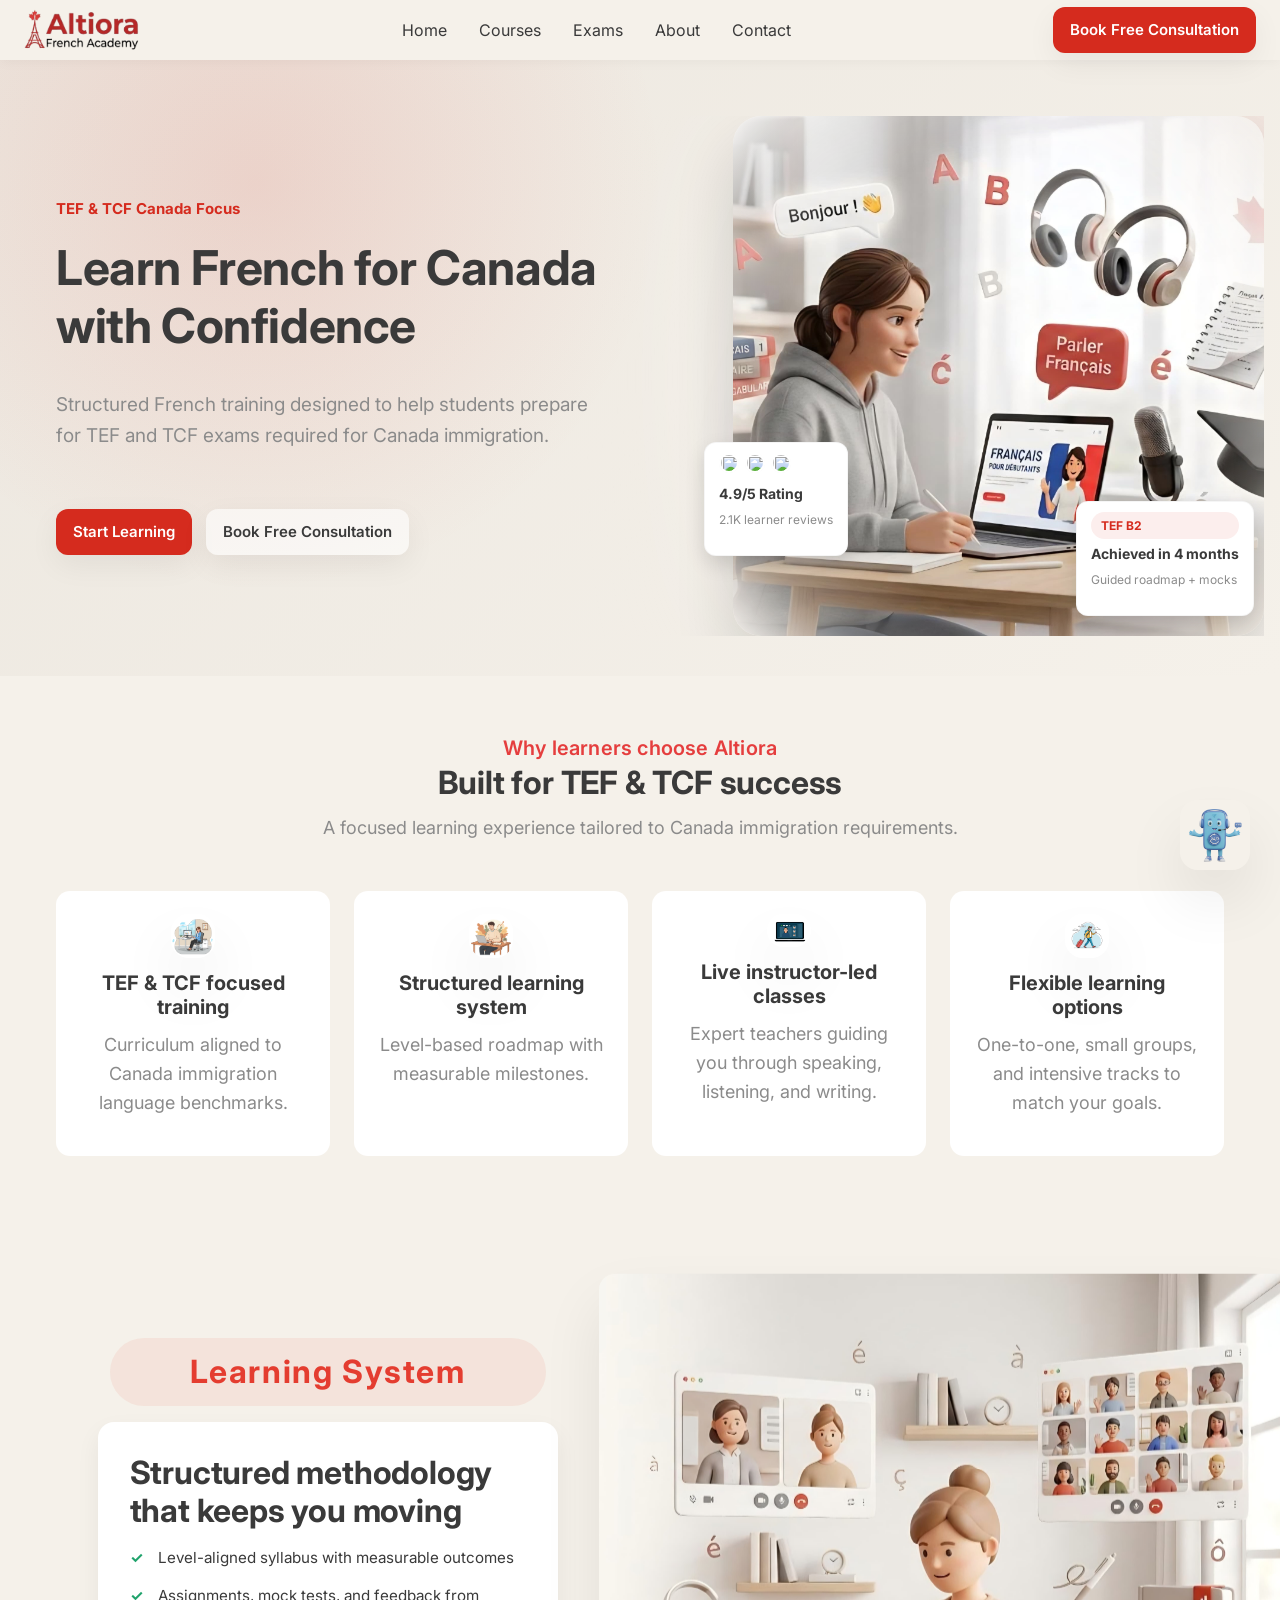
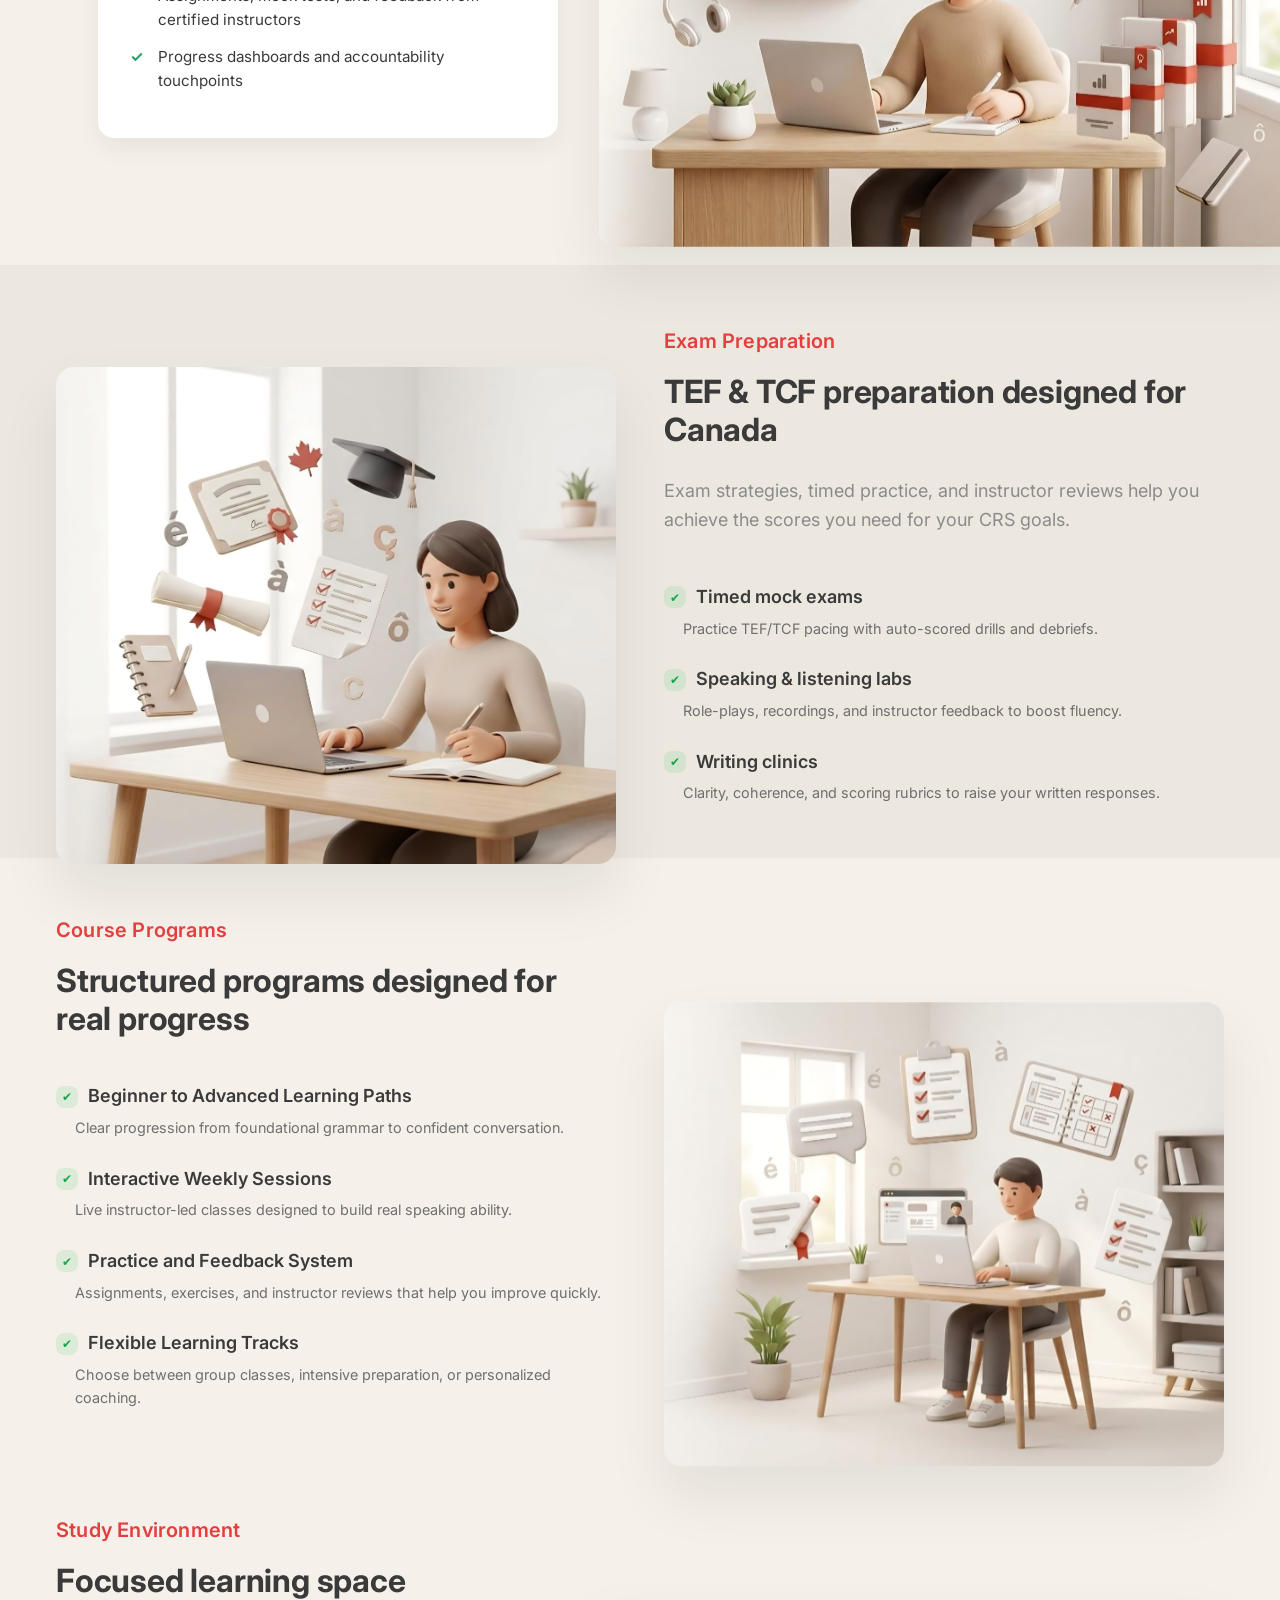
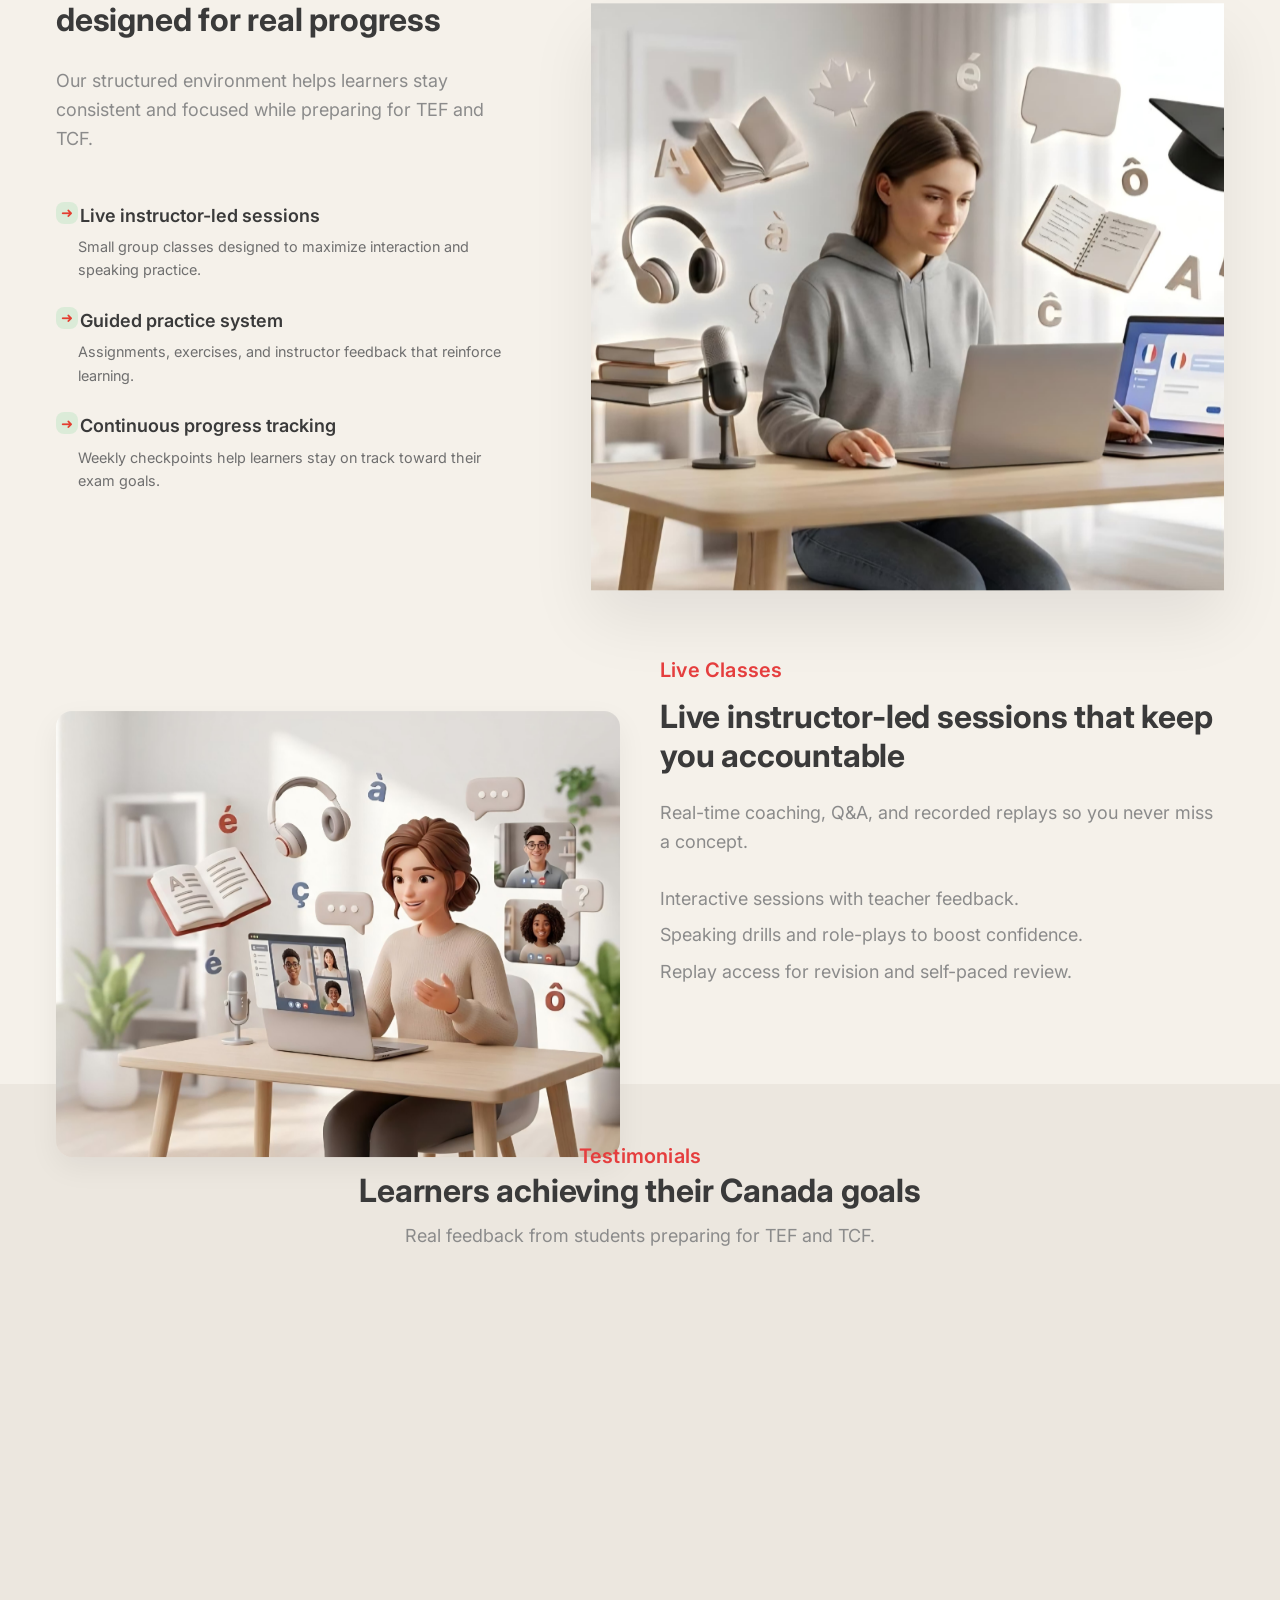
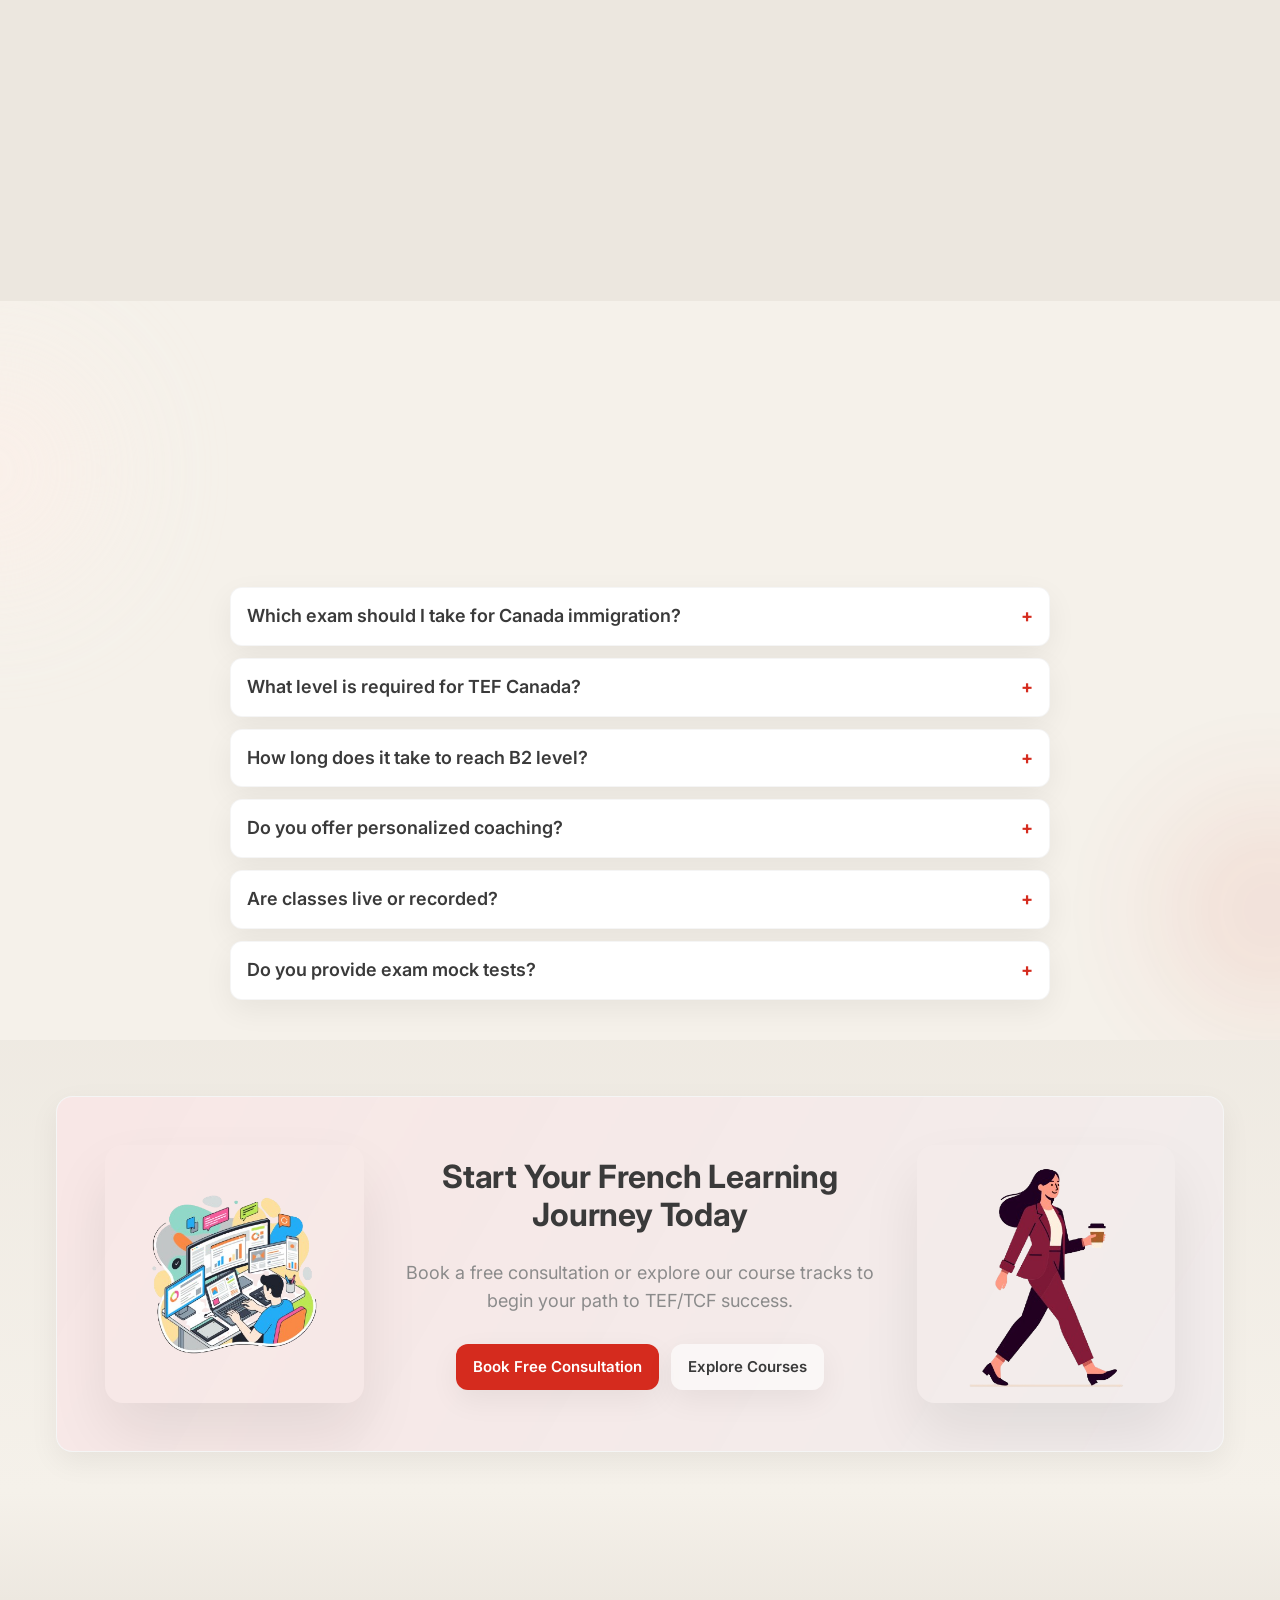
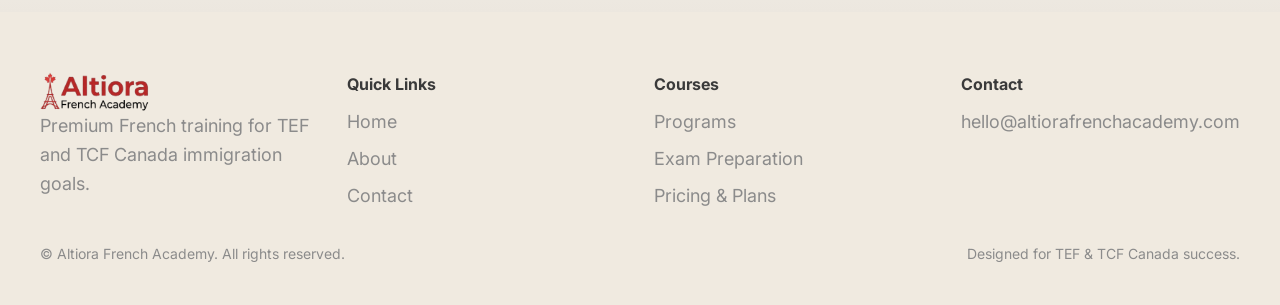
==== commit c3e76bbc: "Baseline before Study Environment layout flip" ====
--- a/index.html
+++ b/index.html
@@ -294,24 +294,66 @@
         </section>
 
         <!-- Study Environment -->
-        <section class="section section--alt" id="environment">
-            <div class="container media-block">
-                <div class="media-block__content" data-reveal>
-                    <div class="section__eyebrow">Study Environment</div>
-                    <h2 class="section__title">A focused, calm space to build confidence</h2>
-                    <p>Guided study plans, resource libraries, and practice labs to strengthen comprehension and
-                        fluency.</p>
-                    <ul class="stack-sm muted">
-                        <li>Structured study routines with weekly planning.</li>
-                        <li>Listening and speaking practice with instructor feedback.</li>
-                        <li>Comfortable, distraction-free virtual classroom setup.</li>
-                    </ul>
-                </div>
-                <div data-reveal data-parallax>
-                    <img class="media-block__image image-cover" src="assets/images/french-learning-study-scene.png"
-                        alt="Study environment illustration" />
-                </div>
-            </div>
+        <section class="section" id="study-environment">
+
+            <div class="container study-env-grid">
+
+                <div class="study-env-content" data-reveal>
+
+                    <div class="section__eyebrow">
+                        Study Environment
+                    </div>
+
+                    <h2 class="section__title">
+                        Focused learning space designed for real progress
+                    </h2>
+
+                    <p class="muted">
+                        Our structured environment helps learners stay consistent
+                        and focused while preparing for TEF and TCF.
+                    </p>
+
+                    <div class="study-env-features">
+
+                        <div class="feature-line">
+                            Live instructor-led sessions
+                        </div>
+
+                        <p class="feature-subtext">
+                            Small group classes designed to maximize interaction and speaking practice.
+                        </p>
+
+                        <div class="feature-line">
+                            Guided practice system
+                        </div>
+
+                        <p class="feature-subtext">
+                            Assignments, exercises, and instructor feedback that reinforce learning.
+                        </p>
+
+                        <div class="feature-line">
+                            Continuous progress tracking
+                        </div>
+
+                        <p class="feature-subtext">
+                            Weekly checkpoints help learners stay on track toward their exam goals.
+                        </p>
+
+                    </div>
+
+                </div>
+
+                <div class="study-env-image" data-reveal data-parallax>
+
+                    <img
+                        src="assets/images/french-learning-study-scene.png"
+                        class="study-env-illustration"
+                        alt="French study environment illustration">
+
+                </div>
+
+            </div>
+
         </section>
 
         <!-- Live Classes -->
--- a/css/layout.css
+++ b/css/layout.css
@@ -951,6 +951,101 @@
     margin: 0;
 }
 
+/* Study Environment (scoped) */
+#study-environment .study-env-grid {
+    display: grid;
+    grid-template-columns: 1fr 1.3fr;
+    align-items: stretch;
+    gap: 3rem;
+}
+
+#study-environment .study-env-content {
+    padding-right: 2rem;
+    display: flex;
+    flex-direction: column;
+    justify-content: center;
+    gap: 1rem;
+}
+
+#study-environment .study-env-features {
+    display: flex;
+    flex-direction: column;
+}
+
+#study-environment .study-env-image {
+    display: flex;
+    align-items: stretch;
+    justify-content: flex-end;
+    padding: 0;
+    margin: 0;
+}
+
+#study-environment .study-env-illustration {
+    width: 100%;
+    height: 100%;
+    object-fit: cover;
+    display: block;
+    border-radius: 0;
+    animation: studyImageFloat 6s ease-in-out infinite;
+}
+
+@keyframes studyImageFloat {
+    0% {
+        transform: translateY(0px);
+    }
+
+    50% {
+        transform: translateY(-12px);
+    }
+
+    100% {
+        transform: translateY(0px);
+    }
+}
+
+#study-environment .feature-line {
+    font-weight: 600;
+    position: relative;
+    padding-left: 24px;
+    margin-top: 1rem;
+}
+
+#study-environment .feature-line::before {
+    content: "➜";
+    position: absolute;
+    left: 0;
+    top: 0;
+    color: #e43d30;
+    font-size: 0.9rem;
+}
+
+#study-environment .feature-subtext {
+    font-size: 0.9rem;
+    color: #6f6f6f;
+    margin-left: 1.4rem;
+    margin-top: 0.3rem;
+    margin-bottom: 0.6rem;
+}
+
+@media (max-width: 900px) {
+    #study-environment .study-env-grid {
+        grid-template-columns: 1fr;
+    }
+
+    #study-environment .study-env-image {
+        order: 1;
+    }
+
+    #study-environment .study-env-content {
+        order: 2;
+        padding-right: 0;
+    }
+
+    #study-environment .study-env-illustration {
+        height: auto;
+    }
+}
+
 .stats-marquee {
     overflow: hidden;
     width: 100%;
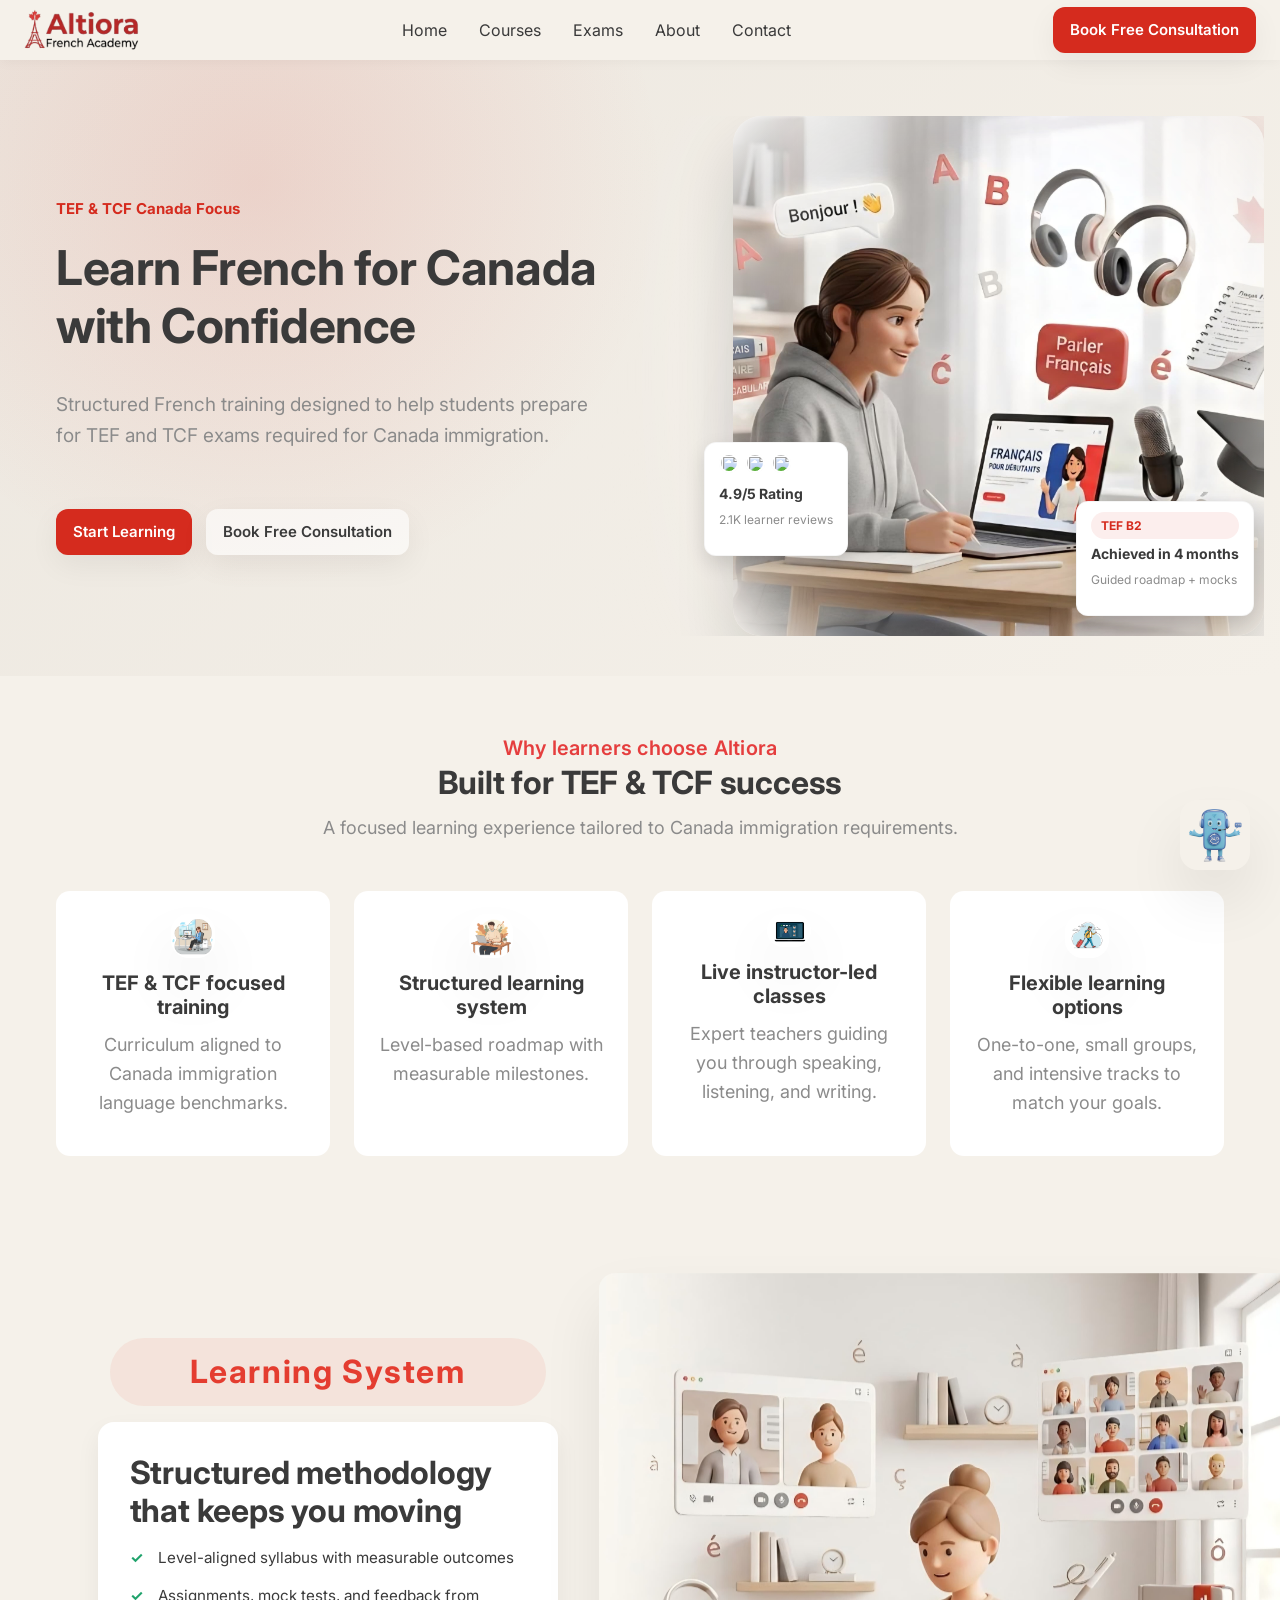
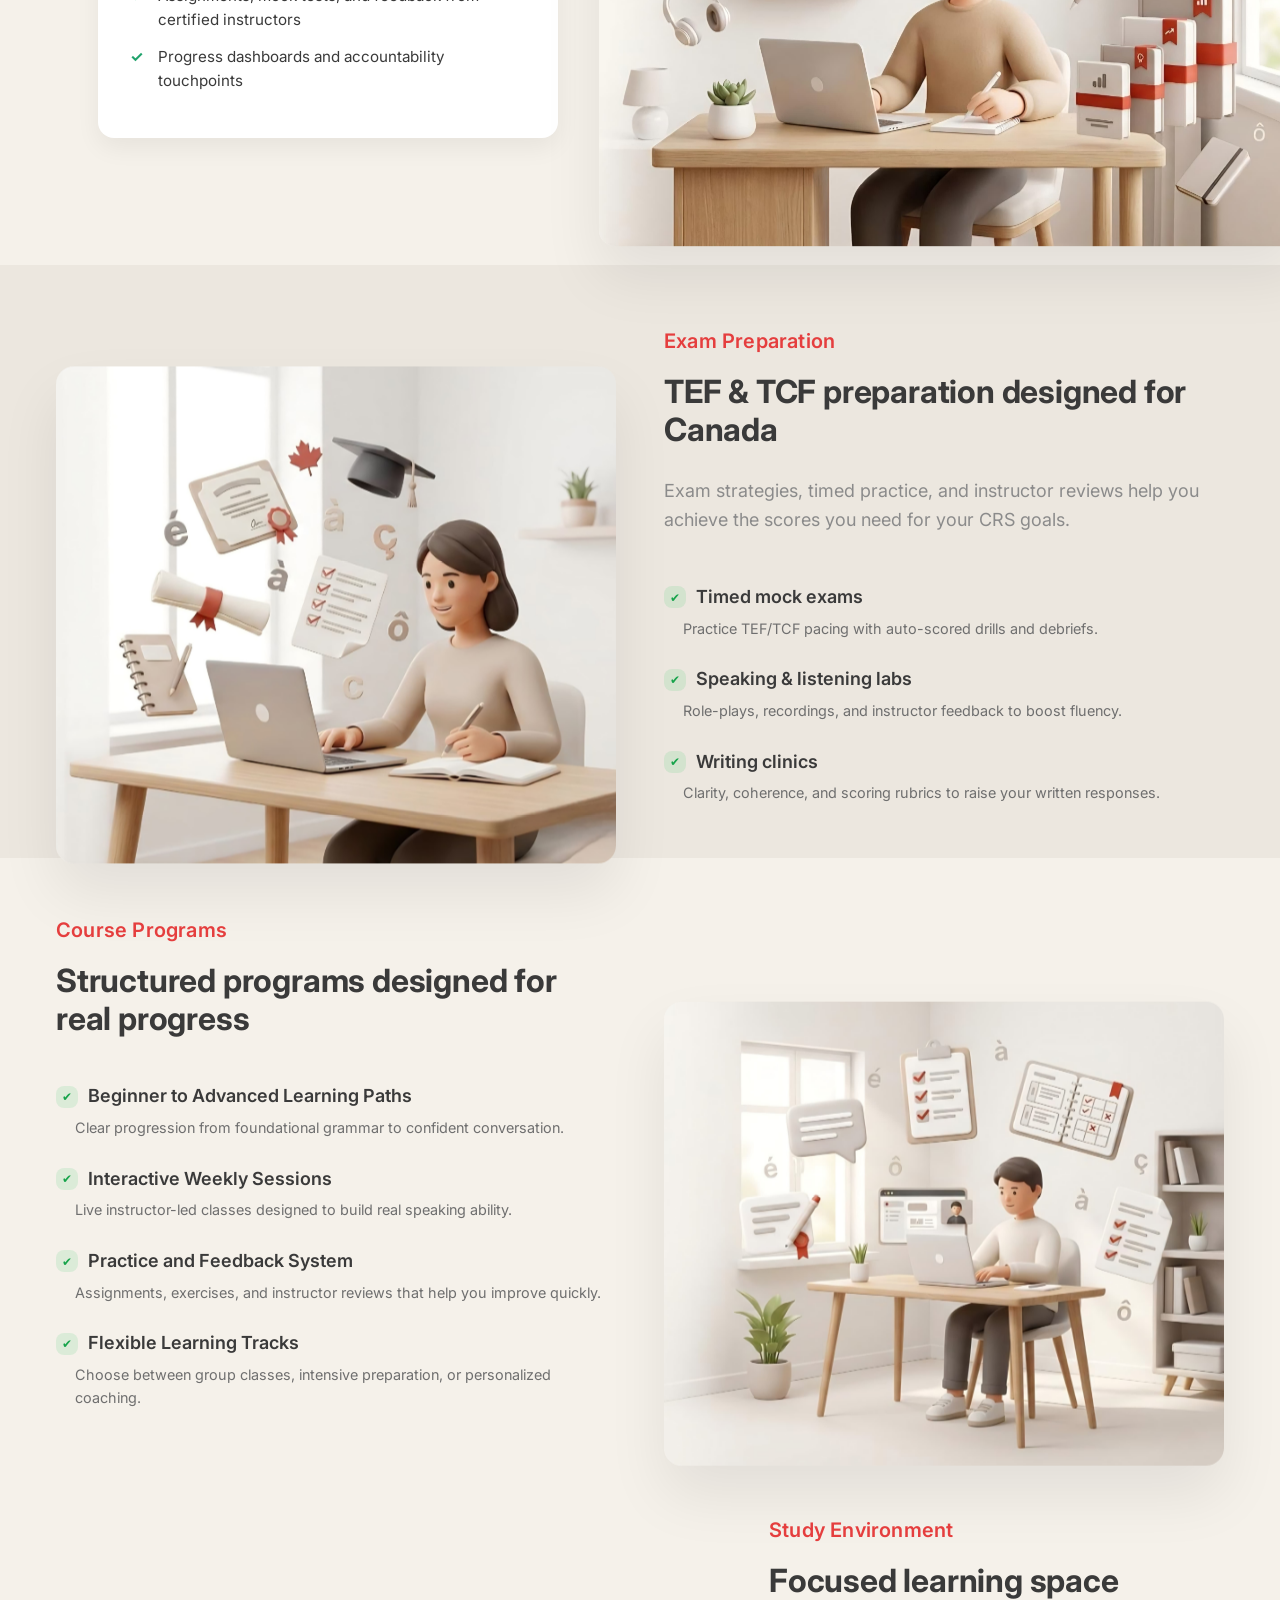
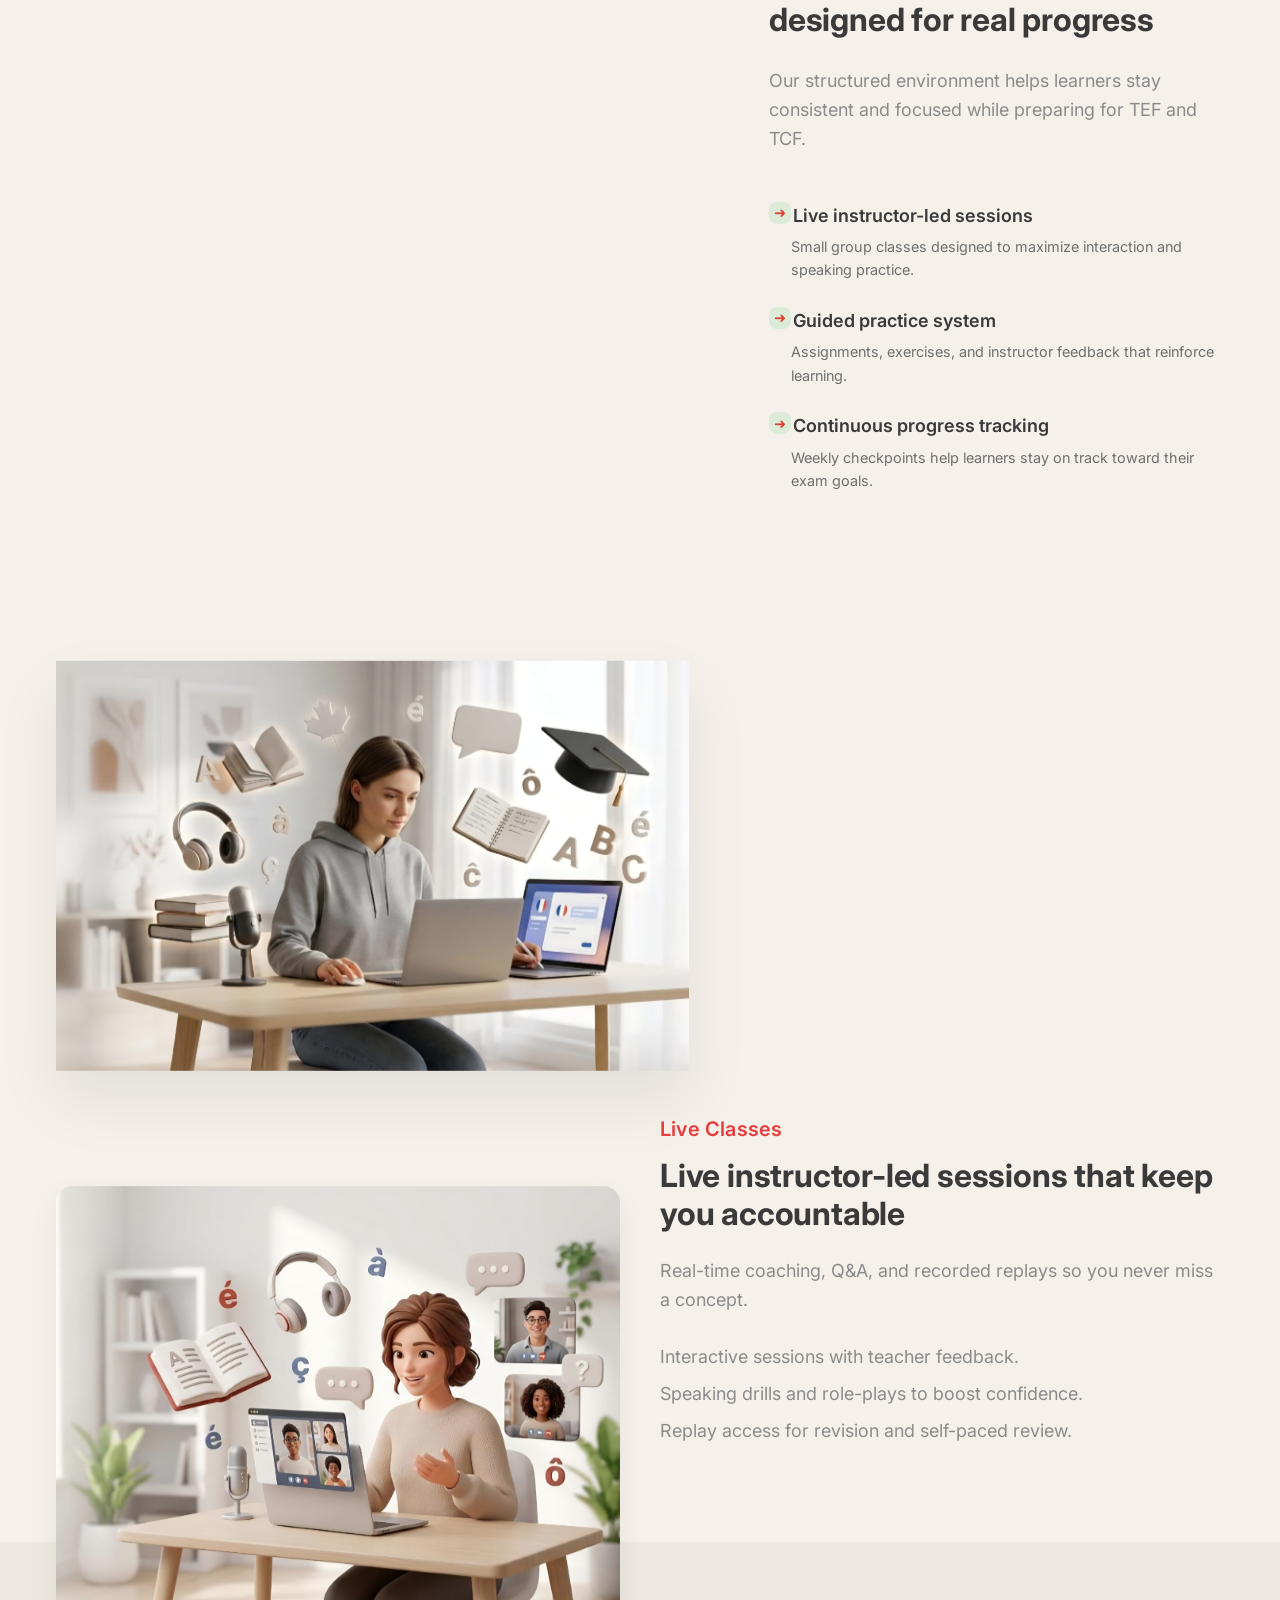
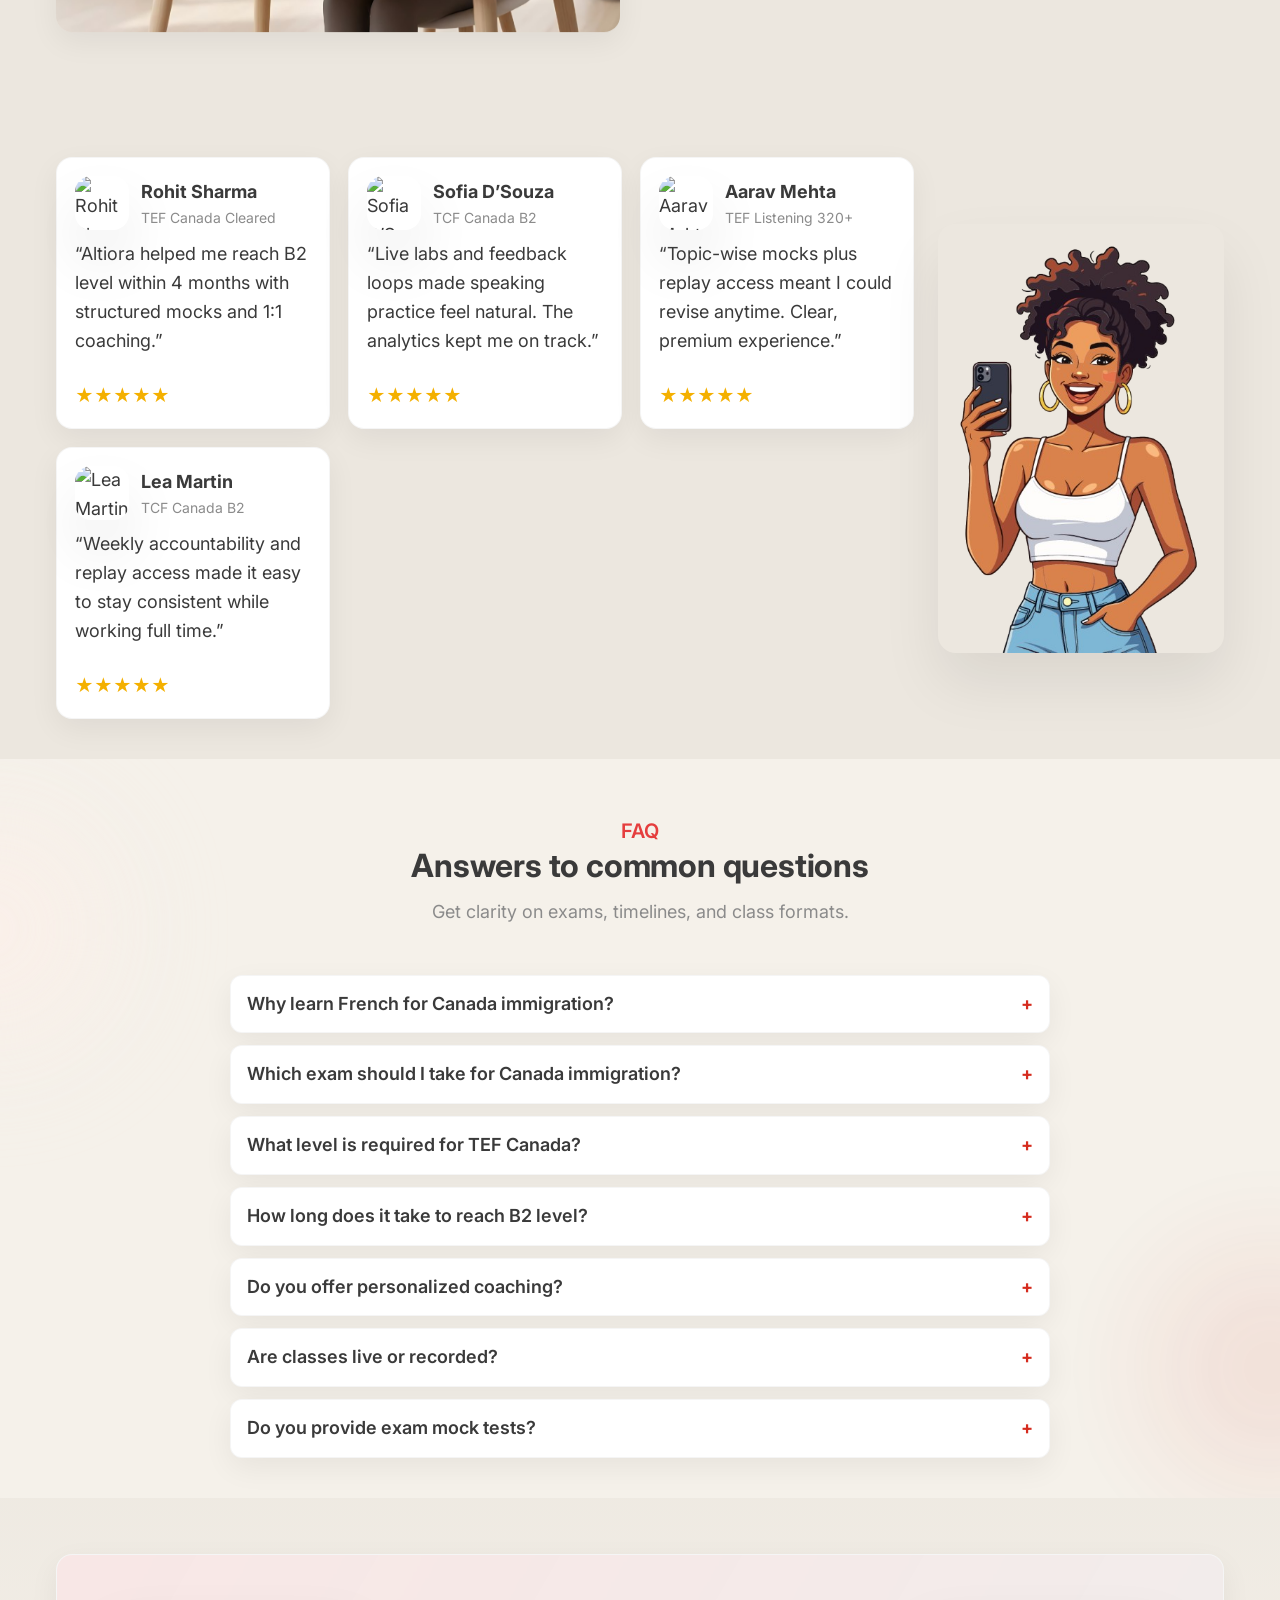
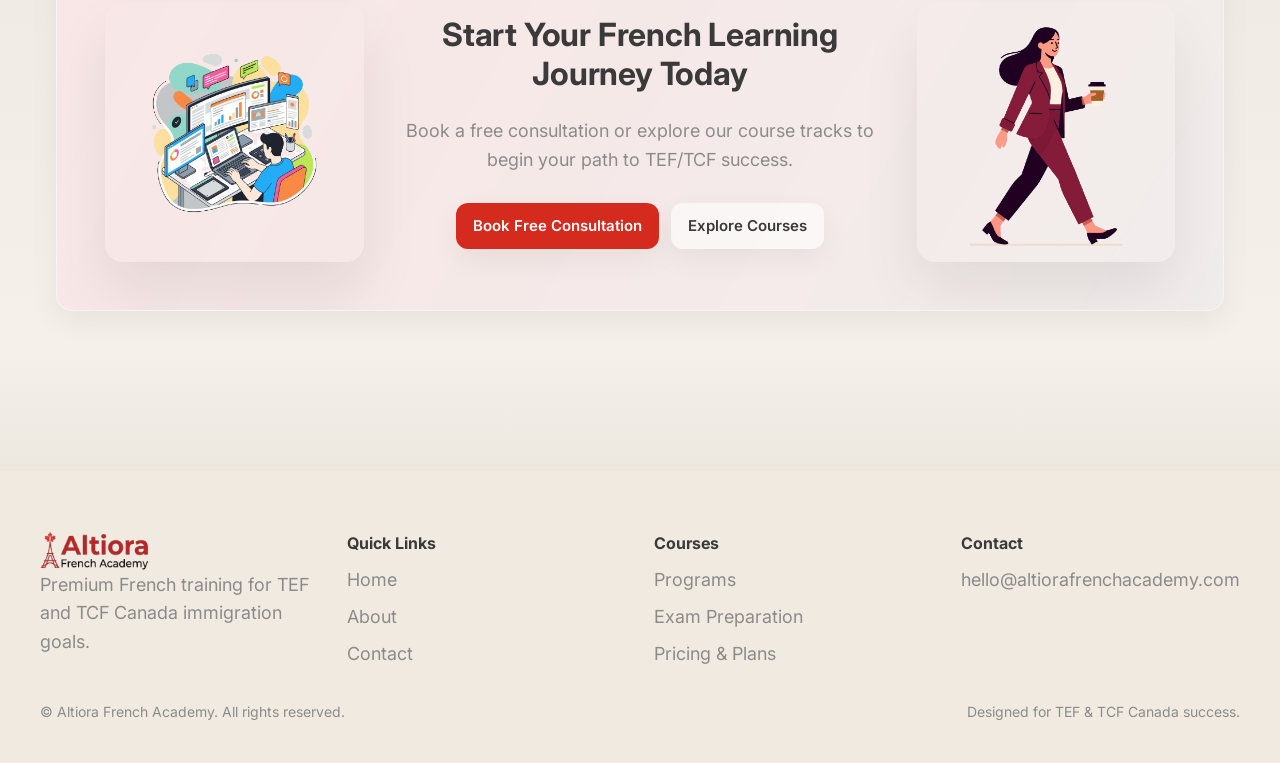
==== commit 68ae87fb: "Before fixing Study Environment layout" ====
--- a/index.html
+++ b/index.html
@@ -345,9 +345,7 @@
 
                 <div class="study-env-image" data-reveal data-parallax>
 
-                    <img
-                        src="assets/images/french-learning-study-scene.png"
-                        class="study-env-illustration"
+                    <img src="assets/images/french-learning-study-scene.png" class="study-env-illustration"
                         alt="French study environment illustration">
 
                 </div>
--- a/css/layout.css
+++ b/css/layout.css
@@ -954,13 +954,14 @@
 /* Study Environment (scoped) */
 #study-environment .study-env-grid {
     display: grid;
-    grid-template-columns: 1fr 1.3fr;
+    grid-template-columns: 1.3fr 1fr;
     align-items: stretch;
     gap: 3rem;
 }
 
 #study-environment .study-env-content {
-    padding-right: 2rem;
+    grid-column: 2;
+    padding-left: 2rem;
     display: flex;
     flex-direction: column;
     justify-content: center;
@@ -973,9 +974,10 @@
 }
 
 #study-environment .study-env-image {
+    grid-column: 1;
     display: flex;
     align-items: stretch;
-    justify-content: flex-end;
+    justify-content: flex-start;
     padding: 0;
     margin: 0;
 }
@@ -1033,12 +1035,14 @@
     }
 
     #study-environment .study-env-image {
+        grid-column: auto;
         order: 1;
     }
 
     #study-environment .study-env-content {
+        grid-column: auto;
         order: 2;
-        padding-right: 0;
+        padding-left: 0;
     }
 
     #study-environment .study-env-illustration {
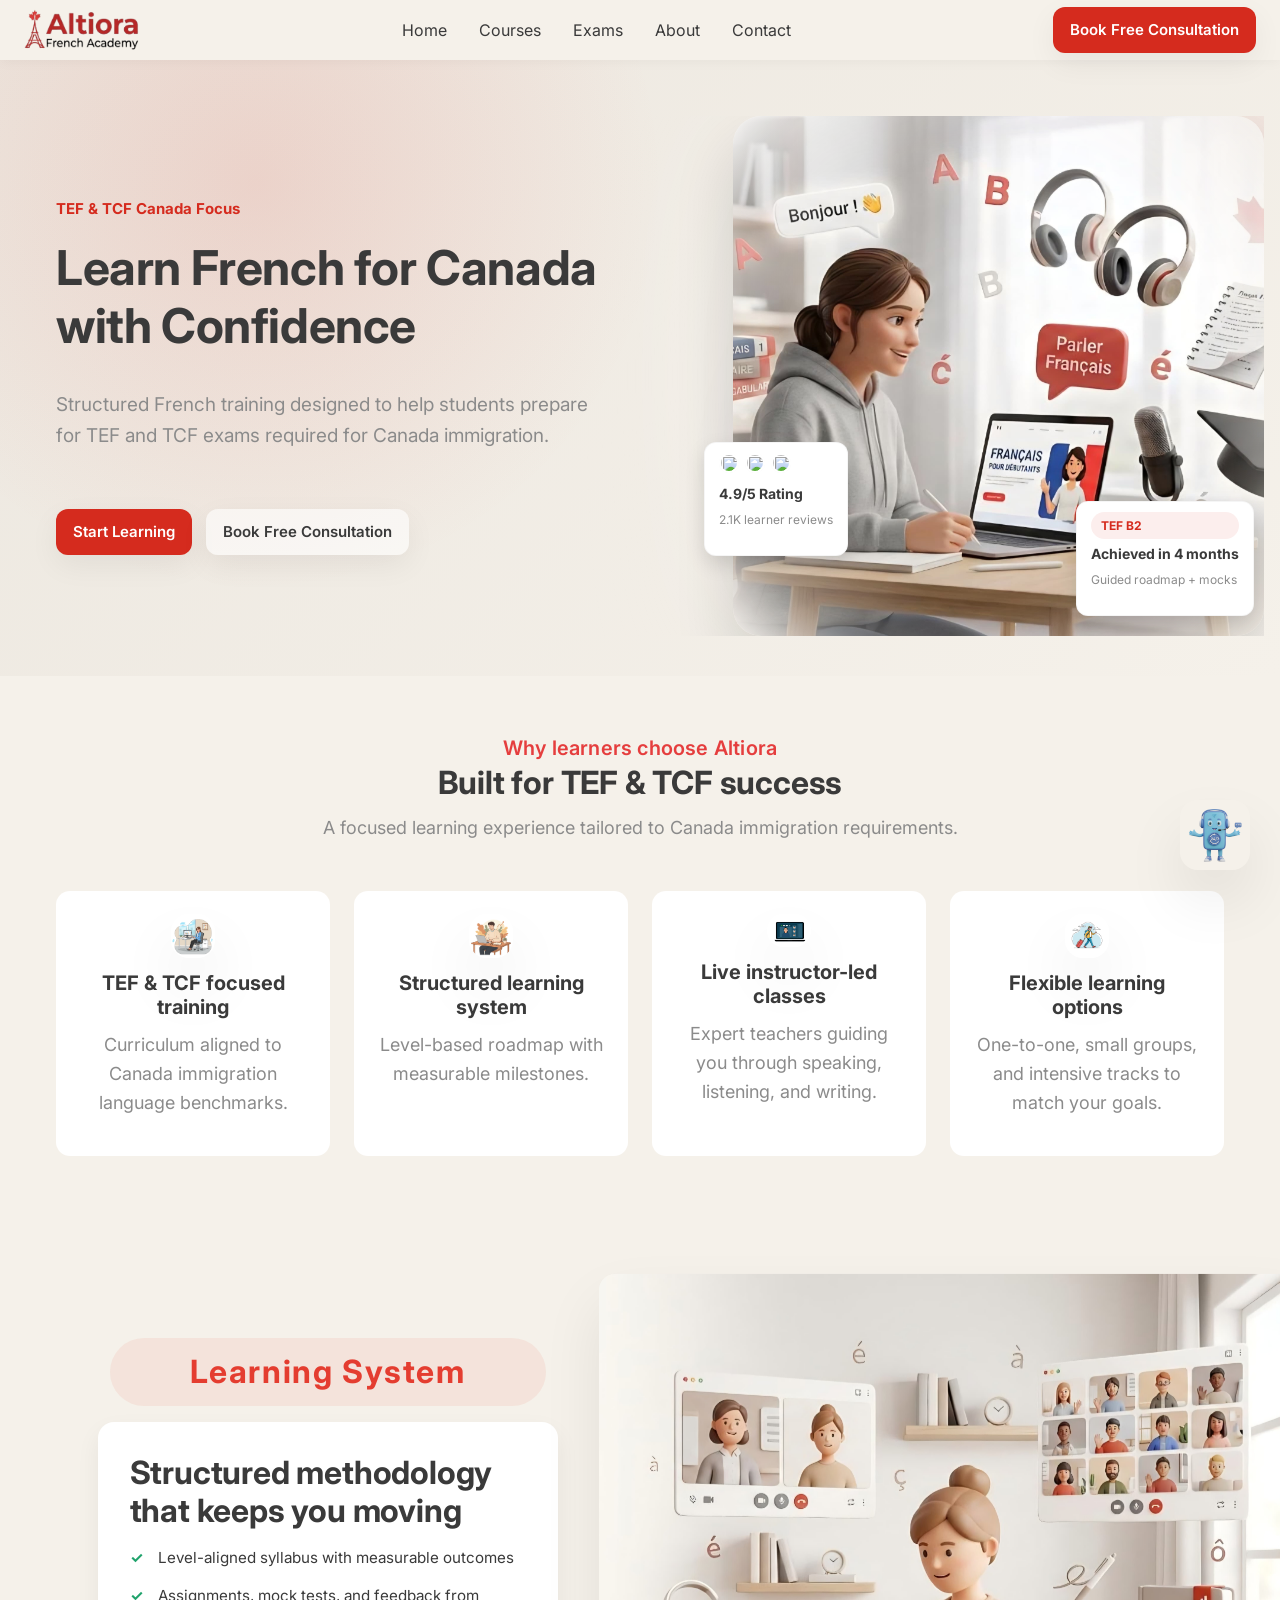
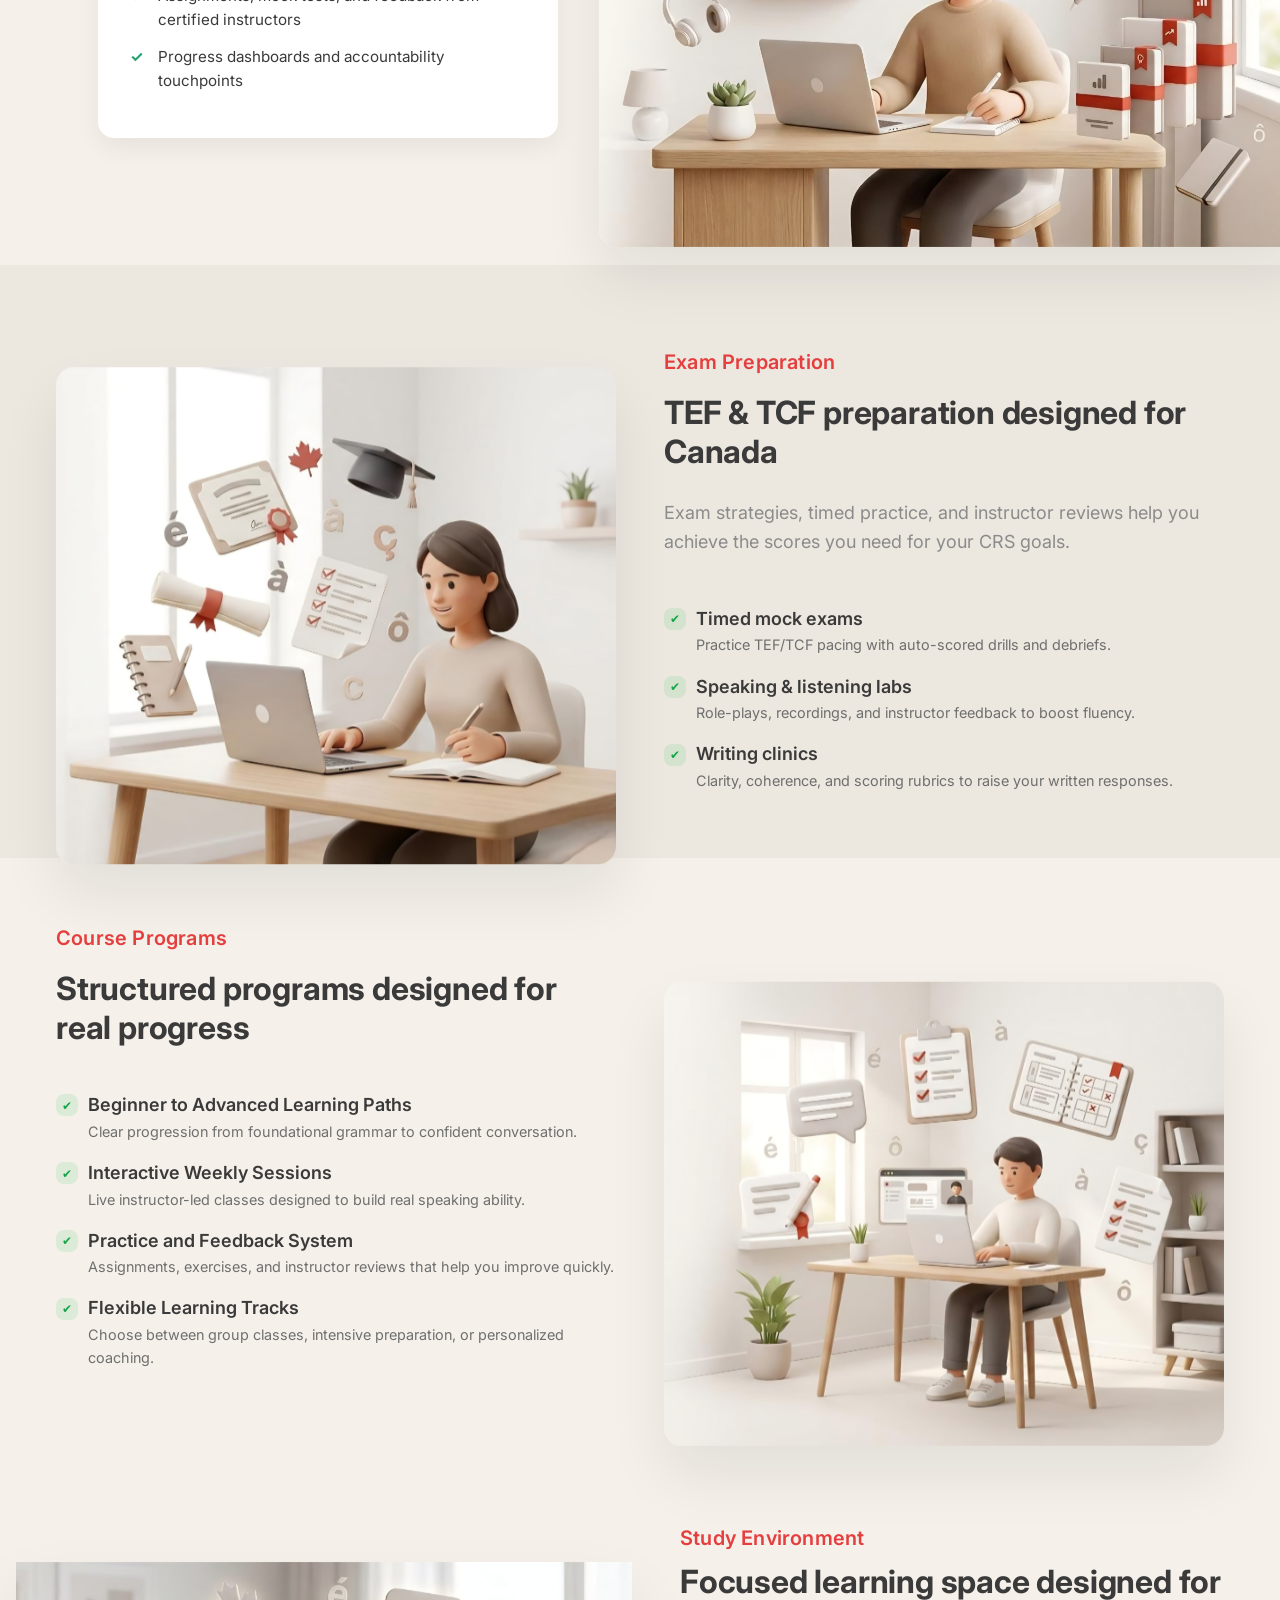
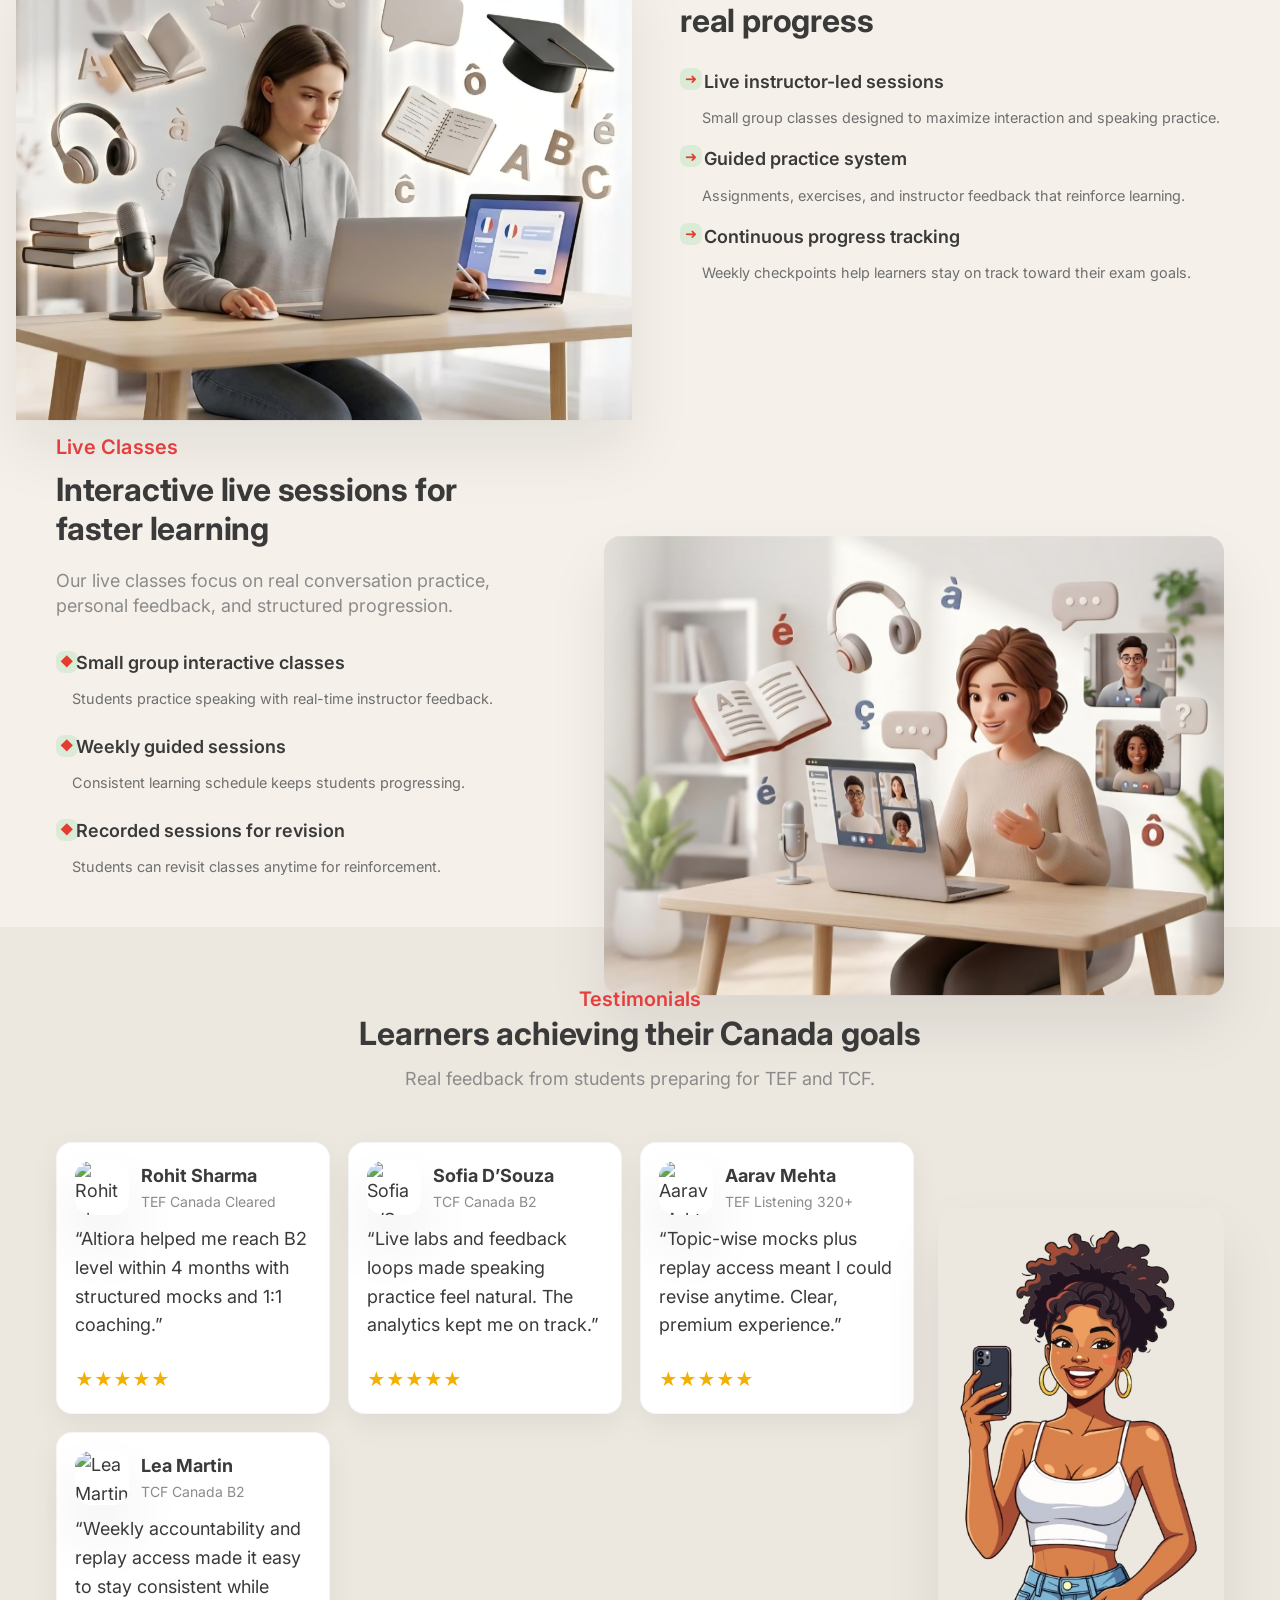
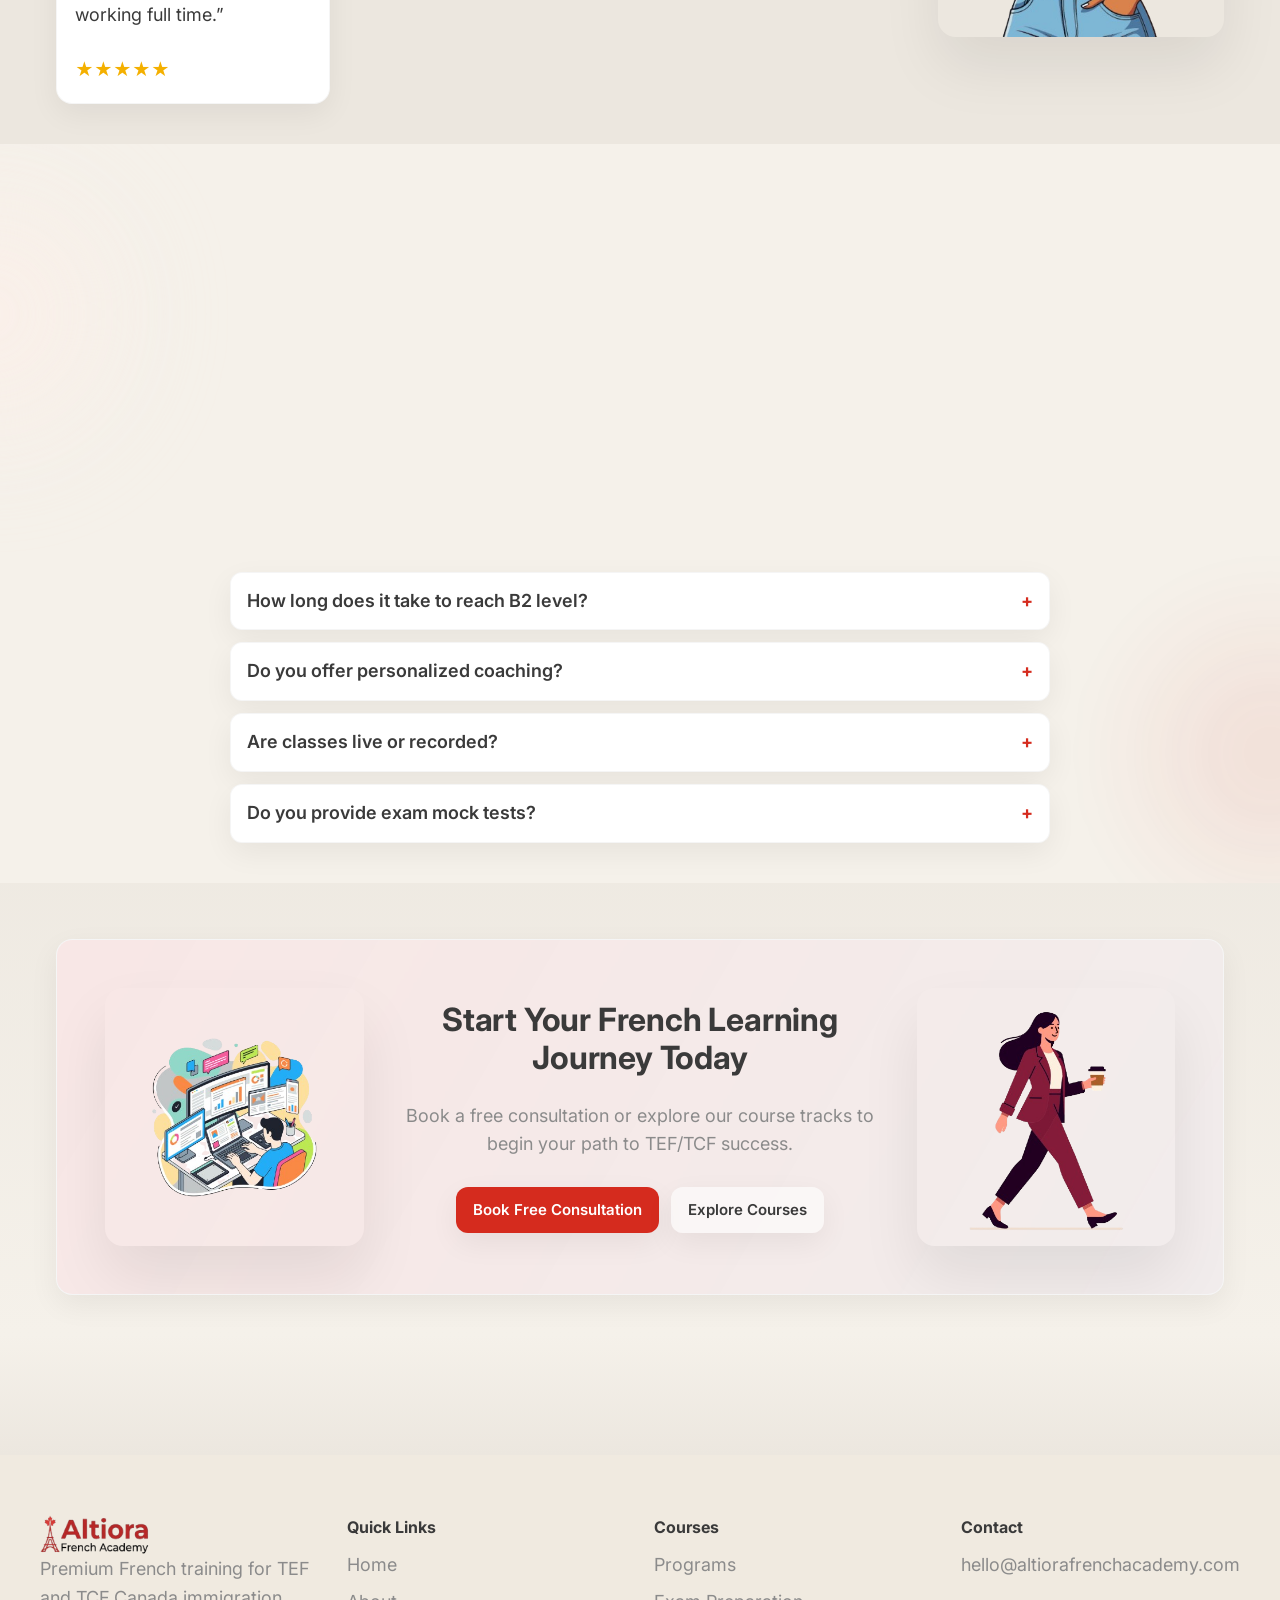
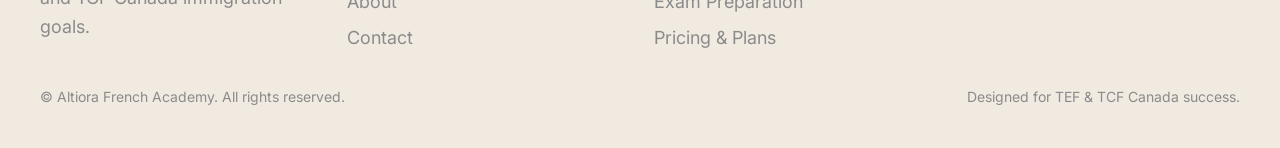
==== commit 0c421816: "Baseline before Testimonials marquee redesign" ====
--- a/index.html
+++ b/index.html
@@ -298,55 +298,35 @@
 
             <div class="container study-env-grid">
 
+                <div class="study-env-image" data-reveal data-parallax>
+
+                    <img src="assets/images/french-learning-study-scene.png" class="study-env-illustration"
+                        alt="French learning environment">
+
+                </div>
+
                 <div class="study-env-content" data-reveal>
 
-                    <div class="section__eyebrow">
-                        Study Environment
-                    </div>
+                    <div class="section__eyebrow">Study Environment</div>
 
                     <h2 class="section__title">
                         Focused learning space designed for real progress
                     </h2>
 
-                    <p class="muted">
-                        Our structured environment helps learners stay consistent
-                        and focused while preparing for TEF and TCF.
+                    <div class="feature-line">Live instructor-led sessions</div>
+                    <p class="feature-subtext">
+                        Small group classes designed to maximize interaction and speaking practice.
                     </p>
 
-                    <div class="study-env-features">
-
-                        <div class="feature-line">
-                            Live instructor-led sessions
-                        </div>
-
-                        <p class="feature-subtext">
-                            Small group classes designed to maximize interaction and speaking practice.
-                        </p>
-
-                        <div class="feature-line">
-                            Guided practice system
-                        </div>
-
-                        <p class="feature-subtext">
-                            Assignments, exercises, and instructor feedback that reinforce learning.
-                        </p>
-
-                        <div class="feature-line">
-                            Continuous progress tracking
-                        </div>
-
-                        <p class="feature-subtext">
-                            Weekly checkpoints help learners stay on track toward their exam goals.
-                        </p>
-
-                    </div>
-
-                </div>
-
-                <div class="study-env-image" data-reveal data-parallax>
-
-                    <img src="assets/images/french-learning-study-scene.png" class="study-env-illustration"
-                        alt="French study environment illustration">
+                    <div class="feature-line">Guided practice system</div>
+                    <p class="feature-subtext">
+                        Assignments, exercises, and instructor feedback that reinforce learning.
+                    </p>
+
+                    <div class="feature-line">Continuous progress tracking</div>
+                    <p class="feature-subtext">
+                        Weekly checkpoints help learners stay on track toward their exam goals.
+                    </p>
 
                 </div>
 
@@ -356,22 +336,61 @@
 
         <!-- Live Classes -->
         <section class="section" id="live-classes">
-            <div class="container media-block">
-                <div data-reveal data-parallax>
-                    <img class="media-block__image image-cover" src="assets/images/online-french-live-class.png"
-                        alt="Live class illustration" />
-                </div>
-                <div class="media-block__content" data-reveal>
+
+            <div class="container live-classes-grid">
+
+                <div class="live-classes-content" data-reveal>
+
                     <div class="section__eyebrow">Live Classes</div>
-                    <h2 class="section__title">Live instructor-led sessions that keep you accountable</h2>
-                    <p>Real-time coaching, Q&amp;A, and recorded replays so you never miss a concept.</p>
-                    <ul class="stack-sm muted">
-                        <li>Interactive sessions with teacher feedback.</li>
-                        <li>Speaking drills and role-plays to boost confidence.</li>
-                        <li>Replay access for revision and self-paced review.</li>
-                    </ul>
-                </div>
-            </div>
+
+                    <h2 class="section__title">
+                        Interactive live sessions for faster learning
+                    </h2>
+
+                    <p class="muted">
+                        Our live classes focus on real conversation practice,
+                        personal feedback, and structured progression.
+                    </p>
+
+                    <div class="live-classes-features">
+
+                        <div class="feature-line">
+                            Small group interactive classes
+                        </div>
+
+                        <p class="feature-subtext">
+                            Students practice speaking with real-time instructor feedback.
+                        </p>
+
+                        <div class="feature-line">
+                            Weekly guided sessions
+                        </div>
+
+                        <p class="feature-subtext">
+                            Consistent learning schedule keeps students progressing.
+                        </p>
+
+                        <div class="feature-line">
+                            Recorded sessions for revision
+                        </div>
+
+                        <p class="feature-subtext">
+                            Students can revisit classes anytime for reinforcement.
+                        </p>
+
+                    </div>
+
+                </div>
+
+                <div class="live-classes-image" data-reveal data-parallax>
+
+                    <img src="./assets/images/online-french-live-class.png" class="live-classes-illustration"
+                        alt="Live French classes illustration">
+
+                </div>
+
+            </div>
+
         </section>
 
         <!-- Testimonials -->
--- a/css/layout.css
+++ b/css/layout.css
@@ -852,9 +852,9 @@
 #exam-prep .feature-subtext {
     font-size: 0.9rem;
     color: #6f6f6f;
-    margin-left: 1.2rem;
-    margin-top: 0.3rem;
-    margin-bottom: 0.6rem;
+    margin-left: 2rem;
+    margin-top: 0rem;
+    margin-bottom: 0rem;
 }
 
 @media (max-width: 900px) {
@@ -926,9 +926,10 @@
 #course-programs .feature-subtext {
     font-size: 0.9rem;
     color: #6f6f6f;
-    margin-left: 1.2rem;
-    margin-top: 0.3rem;
-    margin-bottom: 0.6rem;
+    margin-left: 2rem;
+    margin-top: 0rem;
+    margin-bottom: 0rem;
+    padding-bottom: 0rem;
 }
 
 @media (max-width: 900px) {
@@ -952,34 +953,108 @@
 }
 
 /* Study Environment (scoped) */
+/* Study Environment (scoped) */
+#study-environment .container {
+    padding-left: 0;
+    padding-right: 0;
+    margin-top: 0;
+    margin-bottom: 0;
+    margin-left: 0;
+}
+
 #study-environment .study-env-grid {
     display: grid;
-    grid-template-columns: 1.3fr 1fr;
-    align-items: stretch;
-    gap: 3rem;
-}
-
-#study-environment .study-env-content {
-    grid-column: 2;
-    padding-left: 2rem;
+    grid-template-columns: 1fr 1fr;
+    align-items: center;
+    gap: 1rem;
+}
+
+/* Live Classes (scoped) */
+#live-classes .live-classes-grid {
+    display: grid;
+    grid-template-columns: 1fr 1.2fr;
+    align-items: center;
+    gap: 2rem;
+}
+
+#live-classes .live-classes-content {
     display: flex;
     flex-direction: column;
     justify-content: center;
-    gap: 1rem;
-}
-
-#study-environment .study-env-features {
+    gap: 0.5rem;
+    padding-right: 2rem;
+}
+
+#live-classes p {
+    margin: 0;
+    line-height: 1.4;
+}
+
+#live-classes .live-classes-features {
     display: flex;
     flex-direction: column;
+    gap: 0.5rem;
+    margin-top: 0.8rem;
+}
+
+#live-classes .feature-line {
+    font-weight: 600;
+    position: relative;
+    padding-left: 20px;
+    margin-top: 0.6rem;
+}
+
+#live-classes .feature-line::before {
+    content: "◆";
+    position: absolute;
+    left: 0;
+    top: 2px;
+    font-size: 0.8rem;
+    color: #e43d30;
+}
+
+#live-classes .feature-subtext {
+    font-size: 0.9rem;
+    color: #6f6f6f;
+    margin-top: 0.2rem;
+    margin-bottom: 0.4rem;
+    margin-left: 1rem;
+}
+
+#live-classes .live-classes-image {
+    display: flex;
+    align-items: center;
+    justify-content: flex-end;
+}
+
+#live-classes .live-classes-illustration {
+    width: 100%;
+    height: auto;
+    display: block;
+    border-radius: 16px;
+}
+
+@media (max-width: 900px) {
+    #live-classes .live-classes-grid {
+        grid-template-columns: 1fr;
+    }
+
+    #live-classes .live-classes-image {
+        order: 1;
+    }
+
+    #live-classes .live-classes-content {
+        order: 2;
+        padding-right: 0;
+    }
 }
 
 #study-environment .study-env-image {
-    grid-column: 1;
+    margin: 0;
+    padding: 0;
     display: flex;
     align-items: stretch;
     justify-content: flex-start;
-    padding: 0;
-    margin: 0;
 }
 
 #study-environment .study-env-illustration {
@@ -991,6 +1066,28 @@
     animation: studyImageFloat 6s ease-in-out infinite;
 }
 
+#study-environment p {
+    margin: 0;
+}
+
+#study-environment .study-env-content {
+    display: flex;
+    flex-direction: column;
+    justify-content: center;
+    gap: 0.6rem;
+    padding-left: 2rem;
+}
+
+#study-environment img {
+    max-width: none;
+}
+
+#study-environment .study-env-features {
+    display: flex;
+    flex-direction: column;
+    gap: 0.6rem;
+}
+
 @keyframes studyImageFloat {
     0% {
         transform: translateY(0px);
@@ -1009,7 +1106,7 @@
     font-weight: 600;
     position: relative;
     padding-left: 24px;
-    margin-top: 1rem;
+    margin-top: 0.4rem;
 }
 
 #study-environment .feature-line::before {
@@ -1025,8 +1122,13 @@
     font-size: 0.9rem;
     color: #6f6f6f;
     margin-left: 1.4rem;
-    margin-top: 0.3rem;
-    margin-bottom: 0.6rem;
+    /* margin-top: 0.2rem;
+    margin-bottom: 0.4rem; */
+}
+
+#study-environment .stack,
+#study-environment .stack-md {
+    gap: 0.6rem;
 }
 
 @media (max-width: 900px) {
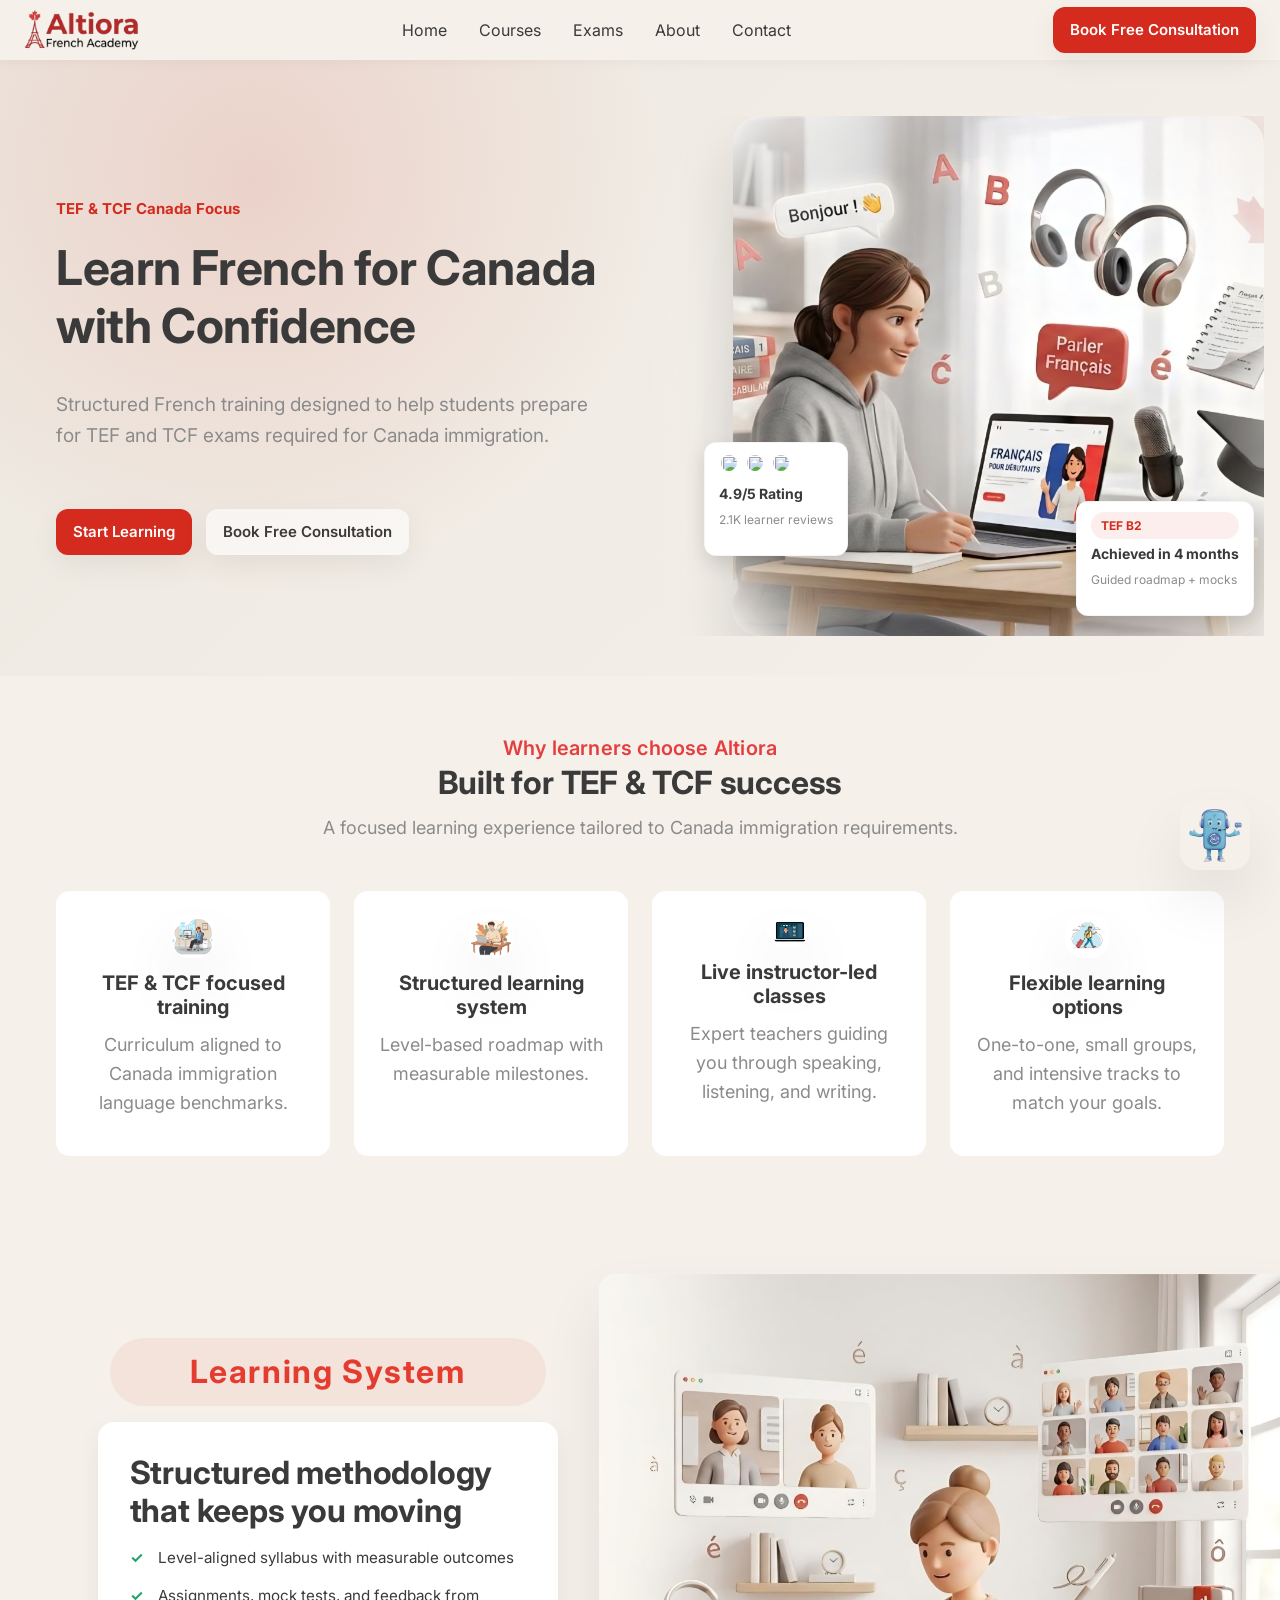
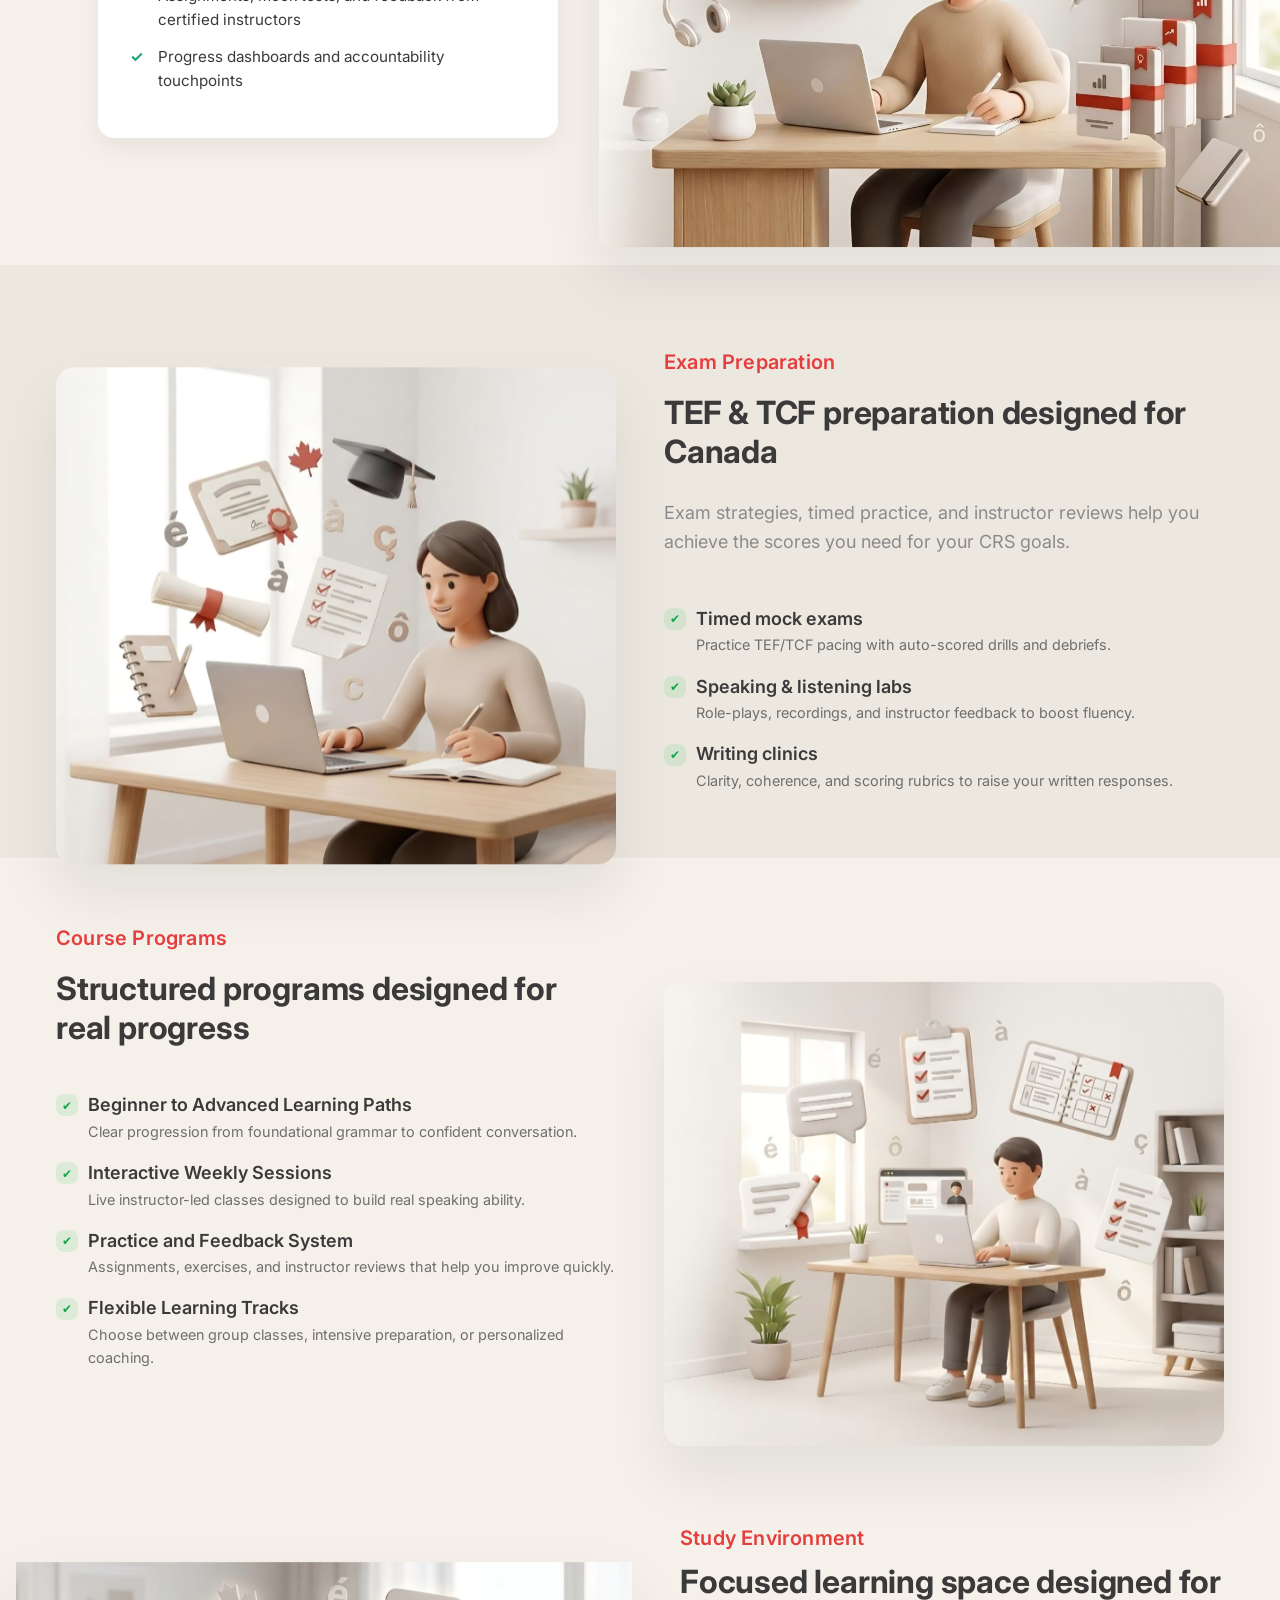
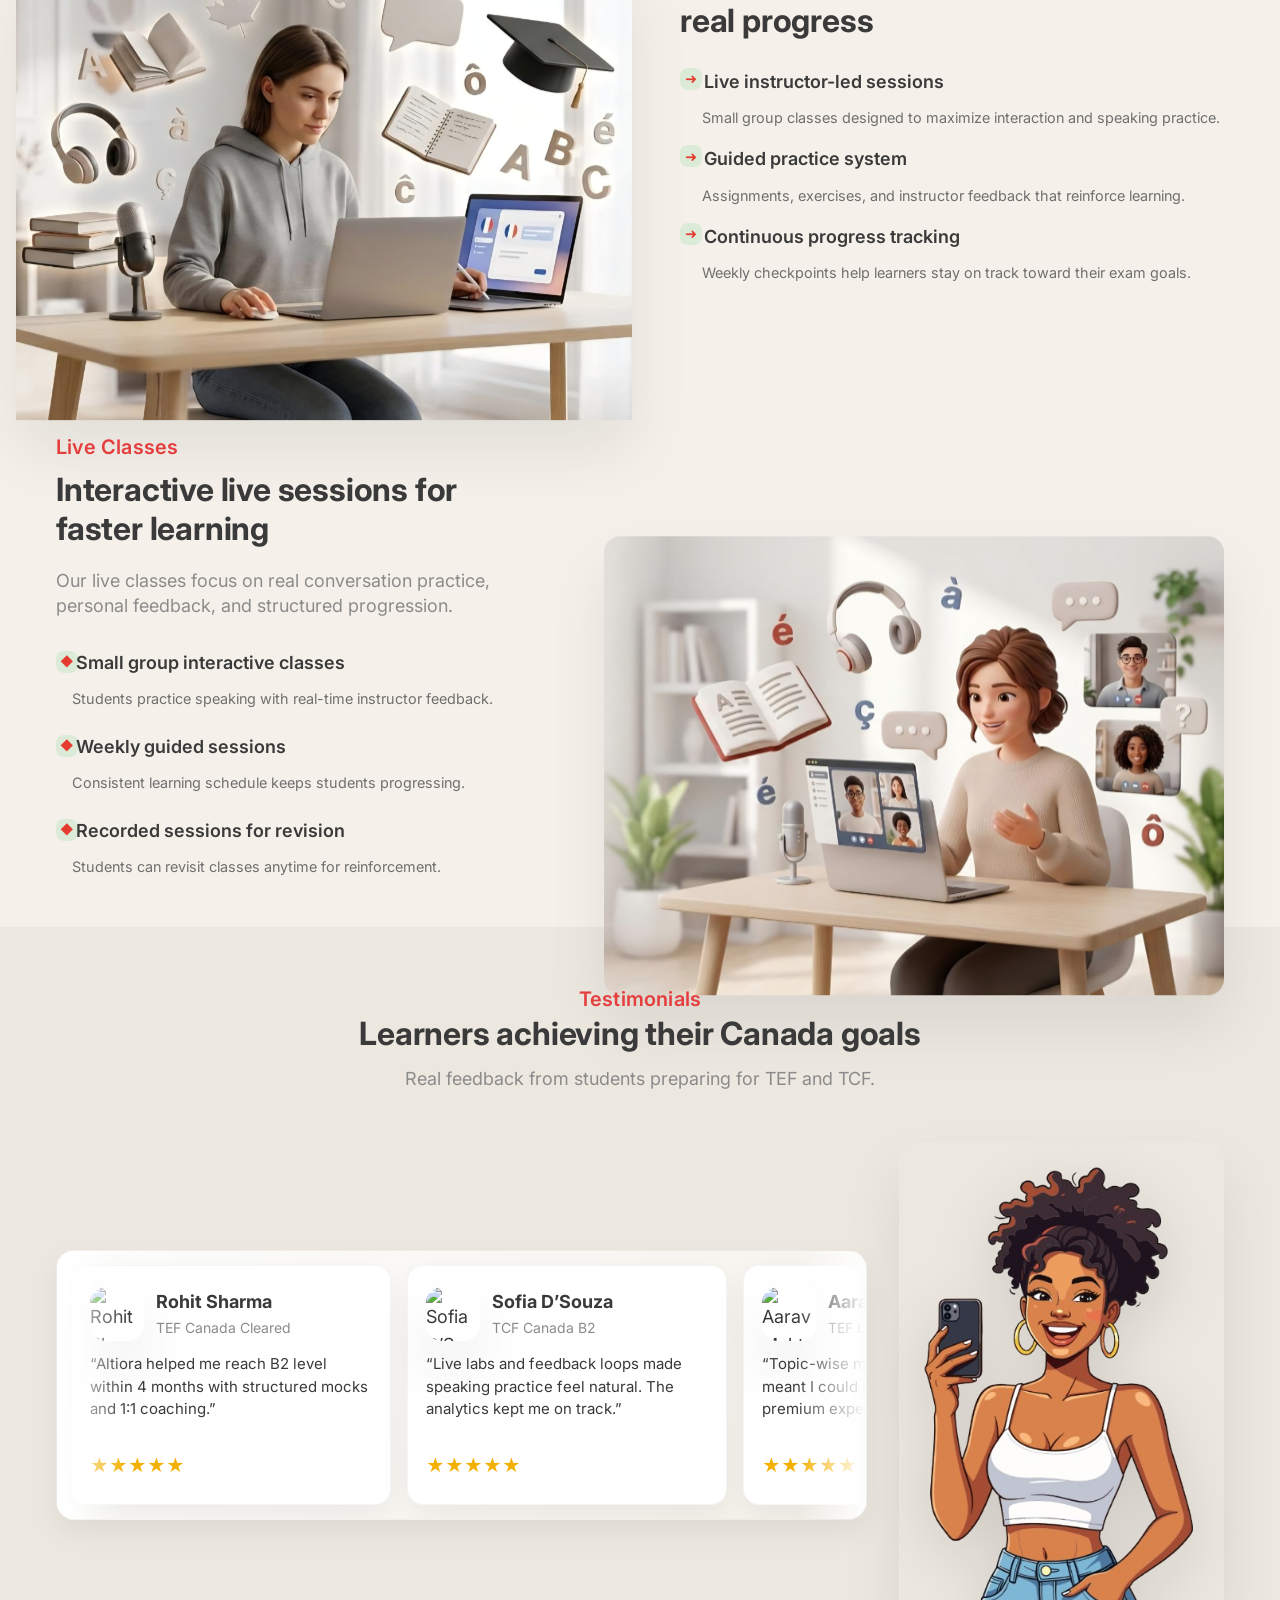
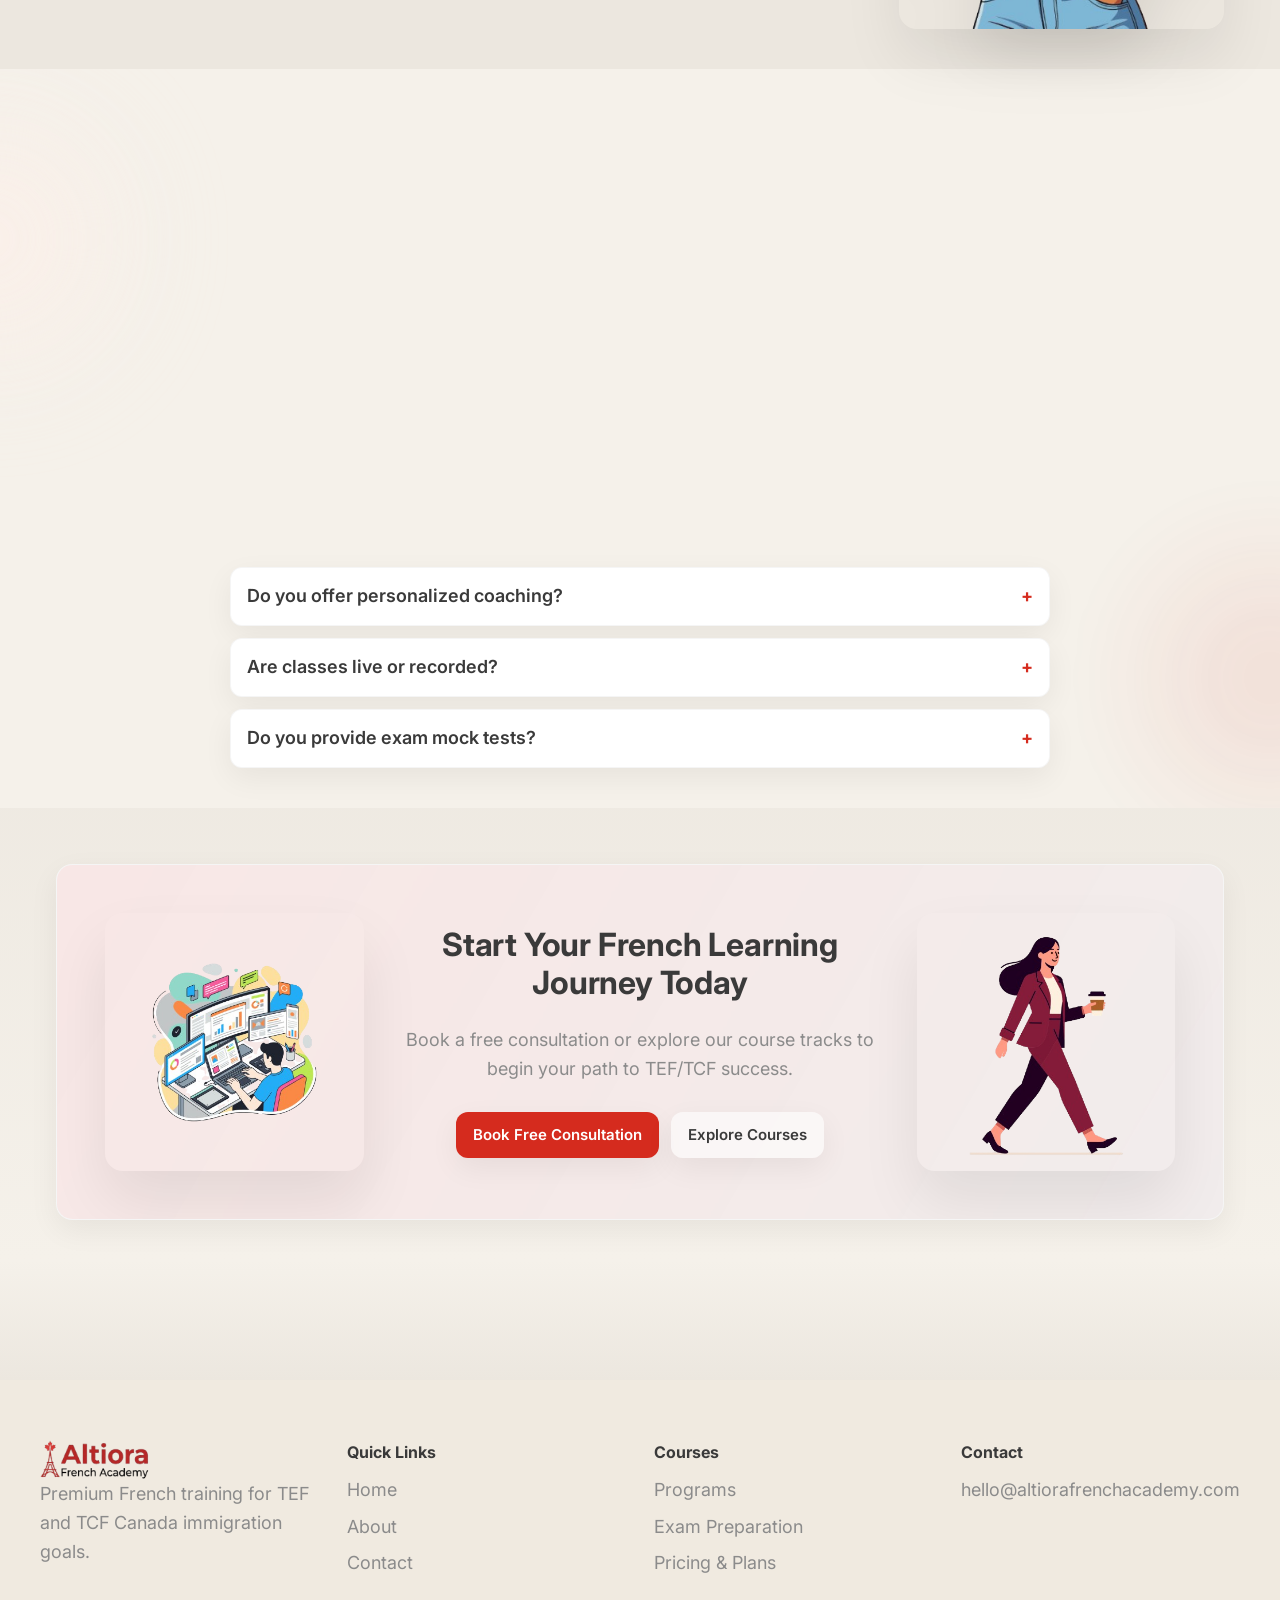
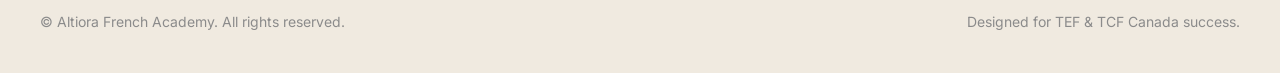
==== commit b152ab03: "Before testimonials 3/4 layout fix" ====
--- a/index.html
+++ b/index.html
@@ -394,71 +394,138 @@
         </section>
 
         <!-- Testimonials -->
-        <section class="section section--alt" id="testimonials">
+        <section class="section section--alt testimonials-highlight" id="testimonials">
             <div class="container">
                 <div class="section__header" data-reveal>
                     <div class="section__eyebrow">Testimonials</div>
                     <h2 class="section__title">Learners achieving their Canada goals</h2>
                     <p class="section__subtitle">Real feedback from students preparing for TEF and TCF.</p>
                 </div>
-                <div class="testimonial-layout" data-reveal>
-                    <div class="testimonial-list">
-                        <article class="testimonial-card hover-lift">
-                            <div class="testimonial-card__top">
-                                <img class="testimonial-card__avatar" src="https://i.pravatar.cc/120?img=12"
-                                    alt="Rohit Sharma" />
-                                <div>
-                                    <div class="testimonial-card__name">Rohit Sharma</div>
-                                    <div class="testimonial-card__meta">TEF Canada Cleared</div>
-                                </div>
-                            </div>
-                            <p class="testimonial-card__quote">“Altiora helped me reach B2 level within 4 months with
-                                structured mocks and 1:1 coaching.”</p>
-                            <div class="rating" aria-label="5 star rating">★★★★★</div>
-                        </article>
-                        <article class="testimonial-card hover-lift">
-                            <div class="testimonial-card__top">
-                                <img class="testimonial-card__avatar" src="https://i.pravatar.cc/120?img=28"
-                                    alt="Sofia D’Souza" />
-                                <div>
-                                    <div class="testimonial-card__name">Sofia D’Souza</div>
-                                    <div class="testimonial-card__meta">TCF Canada B2</div>
-                                </div>
-                            </div>
-                            <p class="testimonial-card__quote">“Live labs and feedback loops made speaking practice feel
-                                natural. The analytics kept me on track.”</p>
-                            <div class="rating" aria-label="5 star rating">★★★★★</div>
-                        </article>
-                        <article class="testimonial-card hover-lift">
-                            <div class="testimonial-card__top">
-                                <img class="testimonial-card__avatar" src="https://i.pravatar.cc/120?img=45"
-                                    alt="Aarav Mehta" />
-                                <div>
-                                    <div class="testimonial-card__name">Aarav Mehta</div>
-                                    <div class="testimonial-card__meta">TEF Listening 320+</div>
-                                </div>
-                            </div>
-                            <p class="testimonial-card__quote">“Topic-wise mocks plus replay access meant I could revise
-                                anytime. Clear, premium experience.”</p>
-                            <div class="rating" aria-label="5 star rating">★★★★★</div>
-                        </article>
-                        <article class="testimonial-card hover-lift">
-                            <div class="testimonial-card__top">
-                                <img class="testimonial-card__avatar" src="https://i.pravatar.cc/120?img=64"
-                                    alt="Lea Martin" />
-                                <div>
-                                    <div class="testimonial-card__name">Lea Martin</div>
-                                    <div class="testimonial-card__meta">TCF Canada B2</div>
-                                </div>
-                            </div>
-                            <p class="testimonial-card__quote">“Weekly accountability and replay access made it easy to
-                                stay consistent while working full time.”</p>
-                            <div class="rating" aria-label="5 star rating">★★★★★</div>
-                        </article>
-                    </div>
+                <div class="testimonial-layout">
+
+                    <div class="testimonial-marquee" aria-live="off">
+                        <div class="testimonial-track">
+                            <article class="testimonial-card hover-lift">
+                                <div class="testimonial-card__top">
+                                    <img class="testimonial-card__avatar" src="https://i.pravatar.cc/120?img=12"
+                                        alt="Rohit Sharma" />
+                                    <div>
+                                        <div class="testimonial-card__name">Rohit Sharma</div>
+                                        <div class="testimonial-card__meta">TEF Canada Cleared</div>
+                                    </div>
+                                </div>
+                                <p class="testimonial-card__quote">“Altiora helped me reach B2 level within 4 months
+                                    with
+                                    structured mocks and 1:1 coaching.”</p>
+                                <div class="rating" aria-label="5 star rating">★★★★★</div>
+                            </article>
+                            <article class="testimonial-card hover-lift">
+                                <div class="testimonial-card__top">
+                                    <img class="testimonial-card__avatar" src="https://i.pravatar.cc/120?img=28"
+                                        alt="Sofia D’Souza" />
+                                    <div>
+                                        <div class="testimonial-card__name">Sofia D’Souza</div>
+                                        <div class="testimonial-card__meta">TCF Canada B2</div>
+                                    </div>
+                                </div>
+                                <p class="testimonial-card__quote">“Live labs and feedback loops made speaking practice
+                                    feel
+                                    natural. The analytics kept me on track.”</p>
+                                <div class="rating" aria-label="5 star rating">★★★★★</div>
+                            </article>
+                            <article class="testimonial-card hover-lift">
+                                <div class="testimonial-card__top">
+                                    <img class="testimonial-card__avatar" src="https://i.pravatar.cc/120?img=45"
+                                        alt="Aarav Mehta" />
+                                    <div>
+                                        <div class="testimonial-card__name">Aarav Mehta</div>
+                                        <div class="testimonial-card__meta">TEF Listening 320+</div>
+                                    </div>
+                                </div>
+                                <p class="testimonial-card__quote">“Topic-wise mocks plus replay access meant I could
+                                    revise
+                                    anytime. Clear, premium experience.”</p>
+                                <div class="rating" aria-label="5 star rating">★★★★★</div>
+                            </article>
+                            <article class="testimonial-card hover-lift">
+                                <div class="testimonial-card__top">
+                                    <img class="testimonial-card__avatar" src="https://i.pravatar.cc/120?img=64"
+                                        alt="Lea Martin" />
+                                    <div>
+                                        <div class="testimonial-card__name">Lea Martin</div>
+                                        <div class="testimonial-card__meta">TCF Canada B2</div>
+                                    </div>
+                                </div>
+                                <p class="testimonial-card__quote">“Weekly accountability and replay access made it easy
+                                    to
+                                    stay consistent while working full time.”</p>
+                                <div class="rating" aria-label="5 star rating">★★★★★</div>
+                            </article>
+                            <!-- duplicate set for seamless marquee -->
+                            <article class="testimonial-card hover-lift" aria-hidden="true">
+                                <div class="testimonial-card__top">
+                                    <img class="testimonial-card__avatar" src="https://i.pravatar.cc/120?img=12"
+                                        alt="" />
+                                    <div>
+                                        <div class="testimonial-card__name">Rohit Sharma</div>
+                                        <div class="testimonial-card__meta">TEF Canada Cleared</div>
+                                    </div>
+                                </div>
+                                <p class="testimonial-card__quote">“Altiora helped me reach B2 level within 4 months
+                                    with
+                                    structured mocks and 1:1 coaching.”</p>
+                                <div class="rating" aria-label="5 star rating">★★★★★</div>
+                            </article>
+                            <article class="testimonial-card hover-lift" aria-hidden="true">
+                                <div class="testimonial-card__top">
+                                    <img class="testimonial-card__avatar" src="https://i.pravatar.cc/120?img=28"
+                                        alt="" />
+                                    <div>
+                                        <div class="testimonial-card__name">Sofia D’Souza</div>
+                                        <div class="testimonial-card__meta">TCF Canada B2</div>
+                                    </div>
+                                </div>
+                                <p class="testimonial-card__quote">“Live labs and feedback loops made speaking practice
+                                    feel
+                                    natural. The analytics kept me on track.”</p>
+                                <div class="rating" aria-label="5 star rating">★★★★★</div>
+                            </article>
+                            <article class="testimonial-card hover-lift" aria-hidden="true">
+                                <div class="testimonial-card__top">
+                                    <img class="testimonial-card__avatar" src="https://i.pravatar.cc/120?img=45"
+                                        alt="" />
+                                    <div>
+                                        <div class="testimonial-card__name">Aarav Mehta</div>
+                                        <div class="testimonial-card__meta">TEF Listening 320+</div>
+                                    </div>
+                                </div>
+                                <p class="testimonial-card__quote">“Topic-wise mocks plus replay access meant I could
+                                    revise
+                                    anytime. Clear, premium experience.”</p>
+                                <div class="rating" aria-label="5 star rating">★★★★★</div>
+                            </article>
+                            <article class="testimonial-card hover-lift" aria-hidden="true">
+                                <div class="testimonial-card__top">
+                                    <img class="testimonial-card__avatar" src="https://i.pravatar.cc/120?img=64"
+                                        alt="" />
+                                    <div>
+                                        <div class="testimonial-card__name">Lea Martin</div>
+                                        <div class="testimonial-card__meta">TCF Canada B2</div>
+                                    </div>
+                                </div>
+                                <p class="testimonial-card__quote">“Weekly accountability and replay access made it easy
+                                    to
+                                    stay consistent while working full time.”</p>
+                                <div class="rating" aria-label="5 star rating">★★★★★</div>
+                            </article>
+                        </div>
+                    </div>
+
                     <div class="testimonial-illustration" aria-hidden="true">
-                        <img class="soft-image" src="images/tanrica-woman-9911471_1920-removebg-preview.png" alt="" />
-                    </div>
+                        <img class="testimonial-girl" src="images/tanrica-woman-9911471_1920-removebg-preview.png"
+                            alt="" data-float />
+                    </div>
+
                 </div>
             </div>
         </section>
--- a/css/layout.css
+++ b/css/layout.css
@@ -1328,23 +1328,127 @@
     flex-wrap: wrap;
 }
 
-.testimonial-layout {
-    display: grid;
-    grid-template-columns: 3fr 1fr;
-    gap: 24px;
+.testimonials-highlight .testimonial-layout {
+    display: grid;
+    grid-template-columns: minmax(0, 3fr) minmax(0, 1.2fr);
+    gap: 32px;
+    align-items: center;
+    position: relative;
+}
+
+.testimonials-highlight .testimonial-marquee {
+    position: relative;
+    overflow: hidden;
+    border-radius: 18px;
+    background: linear-gradient(135deg, rgba(255, 255, 255, 0.9), rgba(245, 241, 234, 0.9));
+    border: 1px solid rgba(0, 0, 0, 0.04);
+    box-shadow: 0 12px 30px rgba(0, 0, 0, 0.06);
+    padding: 14px;
+    isolation: isolate;
+}
+
+.testimonials-highlight .testimonial-marquee::before,
+.testimonials-highlight .testimonial-marquee::after {
+    content: "";
+    position: absolute;
+    top: 0;
+    bottom: 0;
+    width: 70px;
+    z-index: 2;
+    pointer-events: none;
+}
+
+.testimonials-highlight .testimonial-marquee::before {
+    left: 0;
+    background: linear-gradient(90deg, rgba(255, 255, 255, 1), rgba(255, 255, 255, 0));
+}
+
+.testimonials-highlight .testimonial-marquee::after {
+    right: 0;
+    background: linear-gradient(270deg, rgba(255, 255, 255, 1), rgba(255, 255, 255, 0));
+}
+
+.testimonials-highlight .testimonial-track {
+    display: flex;
+    gap: 16px;
     align-items: stretch;
-}
-
-.testimonial-list {
-    display: grid;
-    grid-template-columns: repeat(auto-fit, minmax(260px, 1fr));
-    gap: 18px;
-}
-
-.testimonial-illustration {
+    width: max-content;
+    animation: testimonialScroll 26s linear infinite;
+    will-change: transform;
+}
+
+.testimonials-highlight .testimonial-card {
+    min-width: 280px;
+    max-width: 320px;
+    min-height: 240px;
+}
+
+.testimonials-highlight .testimonial-card__quote {
+    font-size: 15px;
+    line-height: 1.5;
+}
+
+.testimonials-highlight .testimonial-illustration {
     display: flex;
     align-items: center;
     justify-content: center;
+    position: relative;
+    height: 100%;
+}
+
+.testimonials-highlight .testimonial-girl {
+    width: 100%;
+    max-width: 360px;
+    filter: drop-shadow(0 18px 30px rgba(0, 0, 0, 0.12));
+}
+
+.testimonials-highlight [data-float] {
+    animation: testimonialFloat 5.2s ease-in-out infinite;
+}
+
+@keyframes testimonialScroll {
+    0% {
+        transform: translateX(0);
+    }
+
+    100% {
+        transform: translateX(-50%);
+    }
+}
+
+@keyframes testimonialFloat {
+    0% {
+        transform: translateY(0);
+    }
+
+    50% {
+        transform: translateY(-12px);
+    }
+
+    100% {
+        transform: translateY(0);
+    }
+}
+
+@media (max-width: 1024px) {
+    .testimonials-highlight .testimonial-layout {
+        grid-template-columns: 1fr;
+        gap: 20px;
+    }
+
+    .testimonials-highlight .testimonial-illustration {
+        display: none;
+    }
+}
+
+@media (max-width: 640px) {
+    .testimonials-highlight .testimonial-marquee {
+        padding: 12px;
+    }
+
+    .testimonials-highlight .testimonial-card {
+        min-width: 240px;
+    }
 }
 
 .cta-layout {
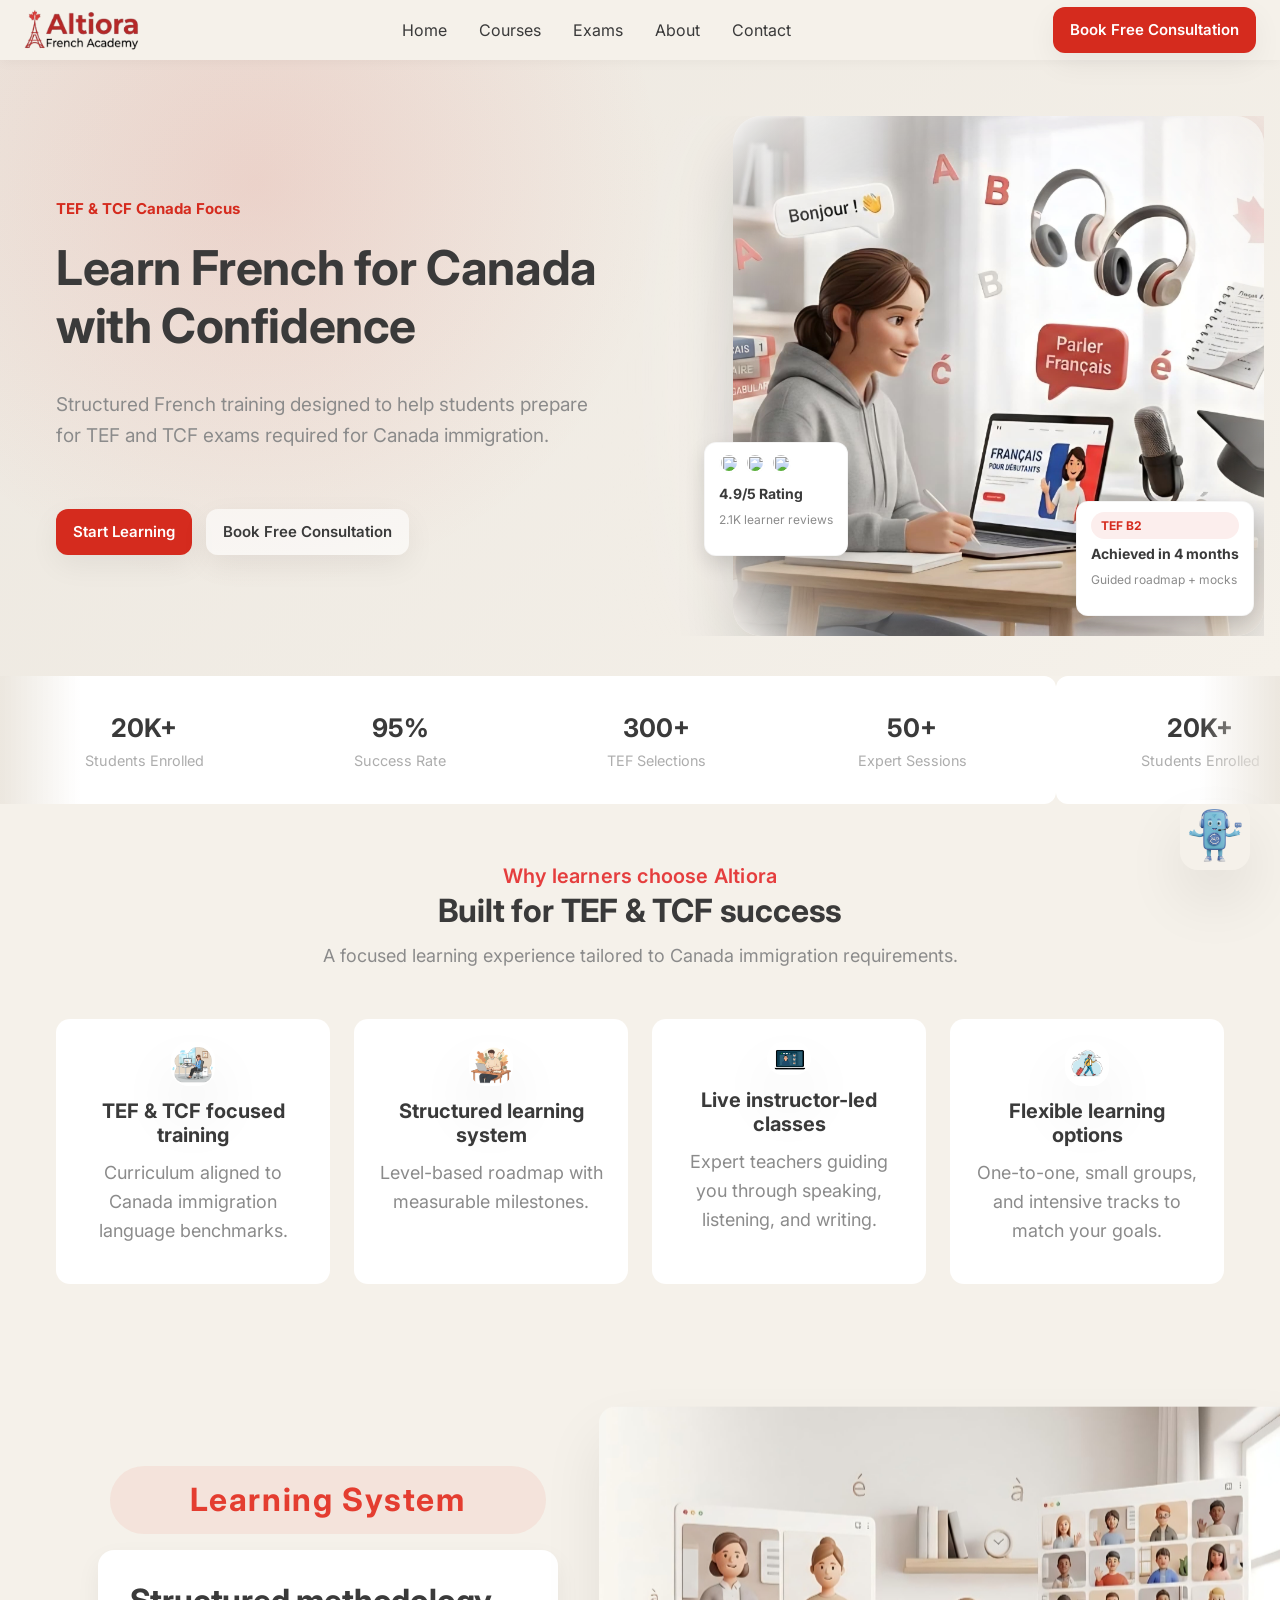
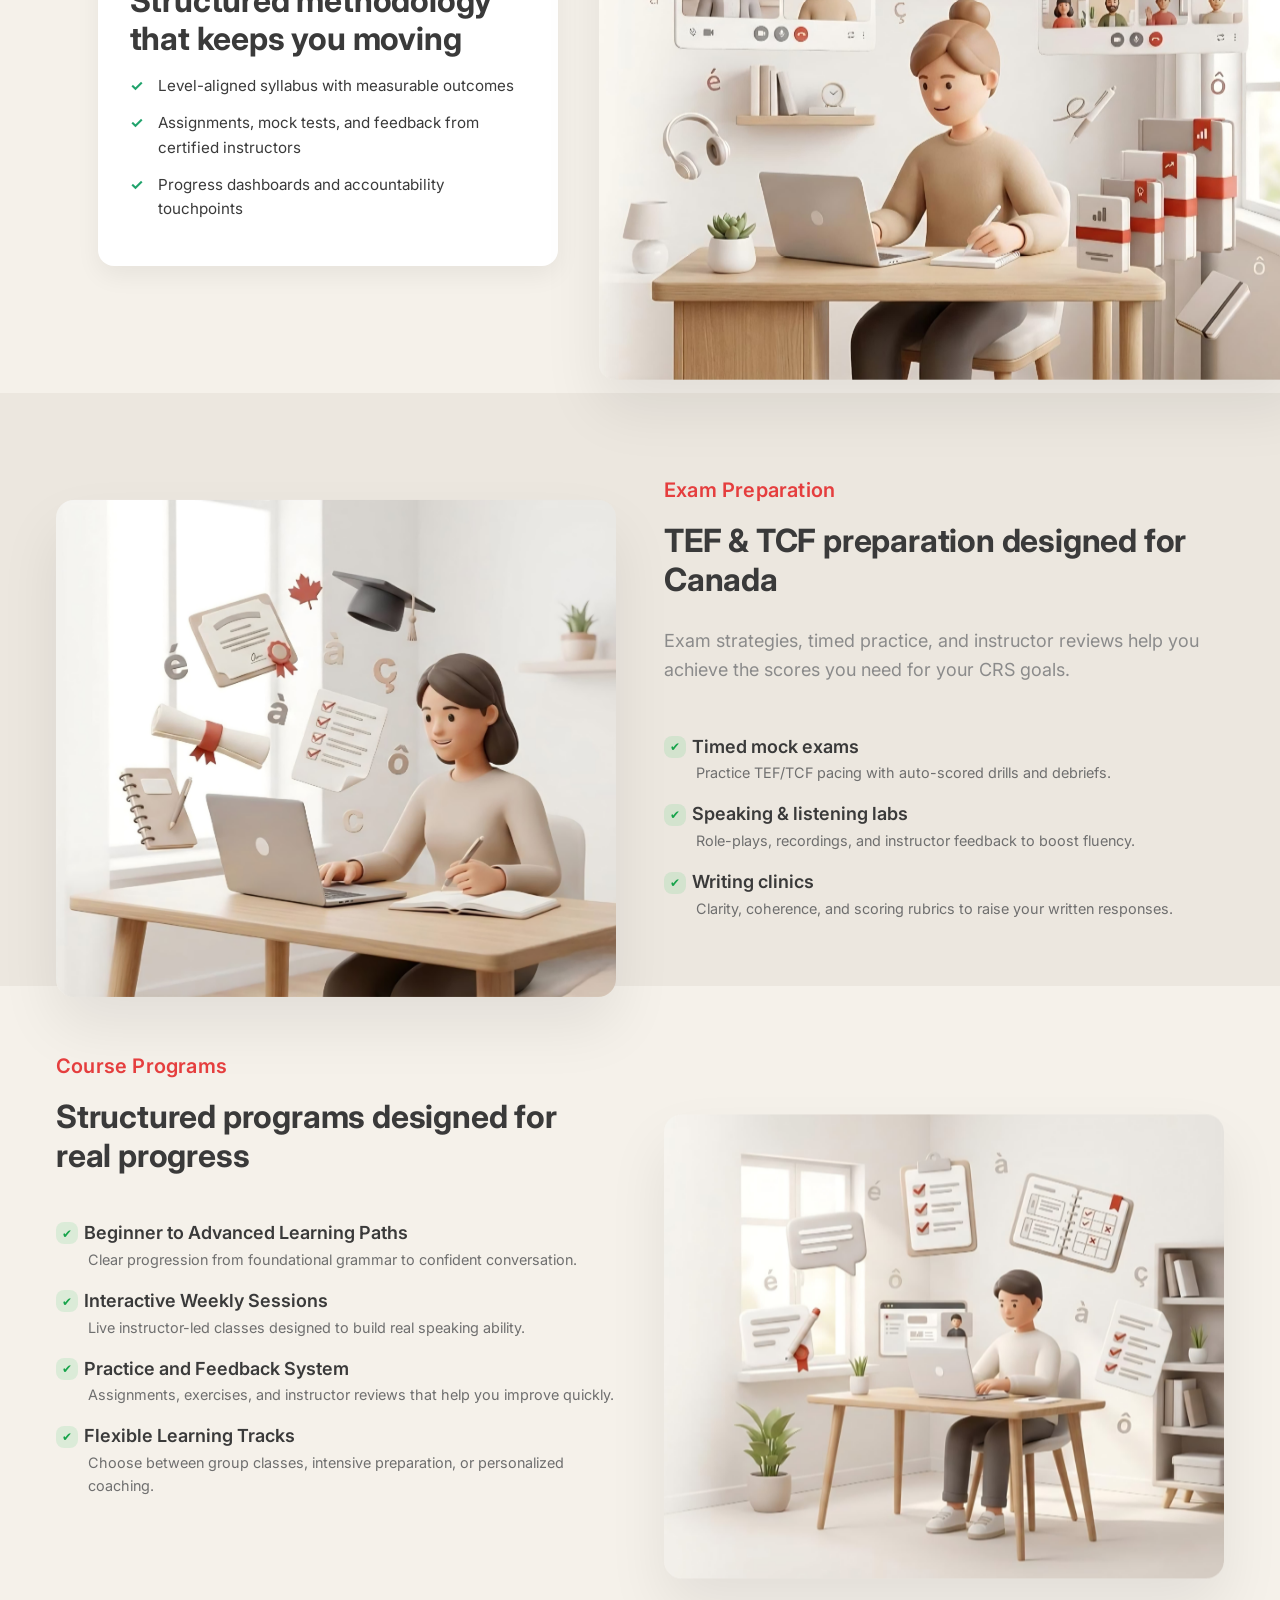
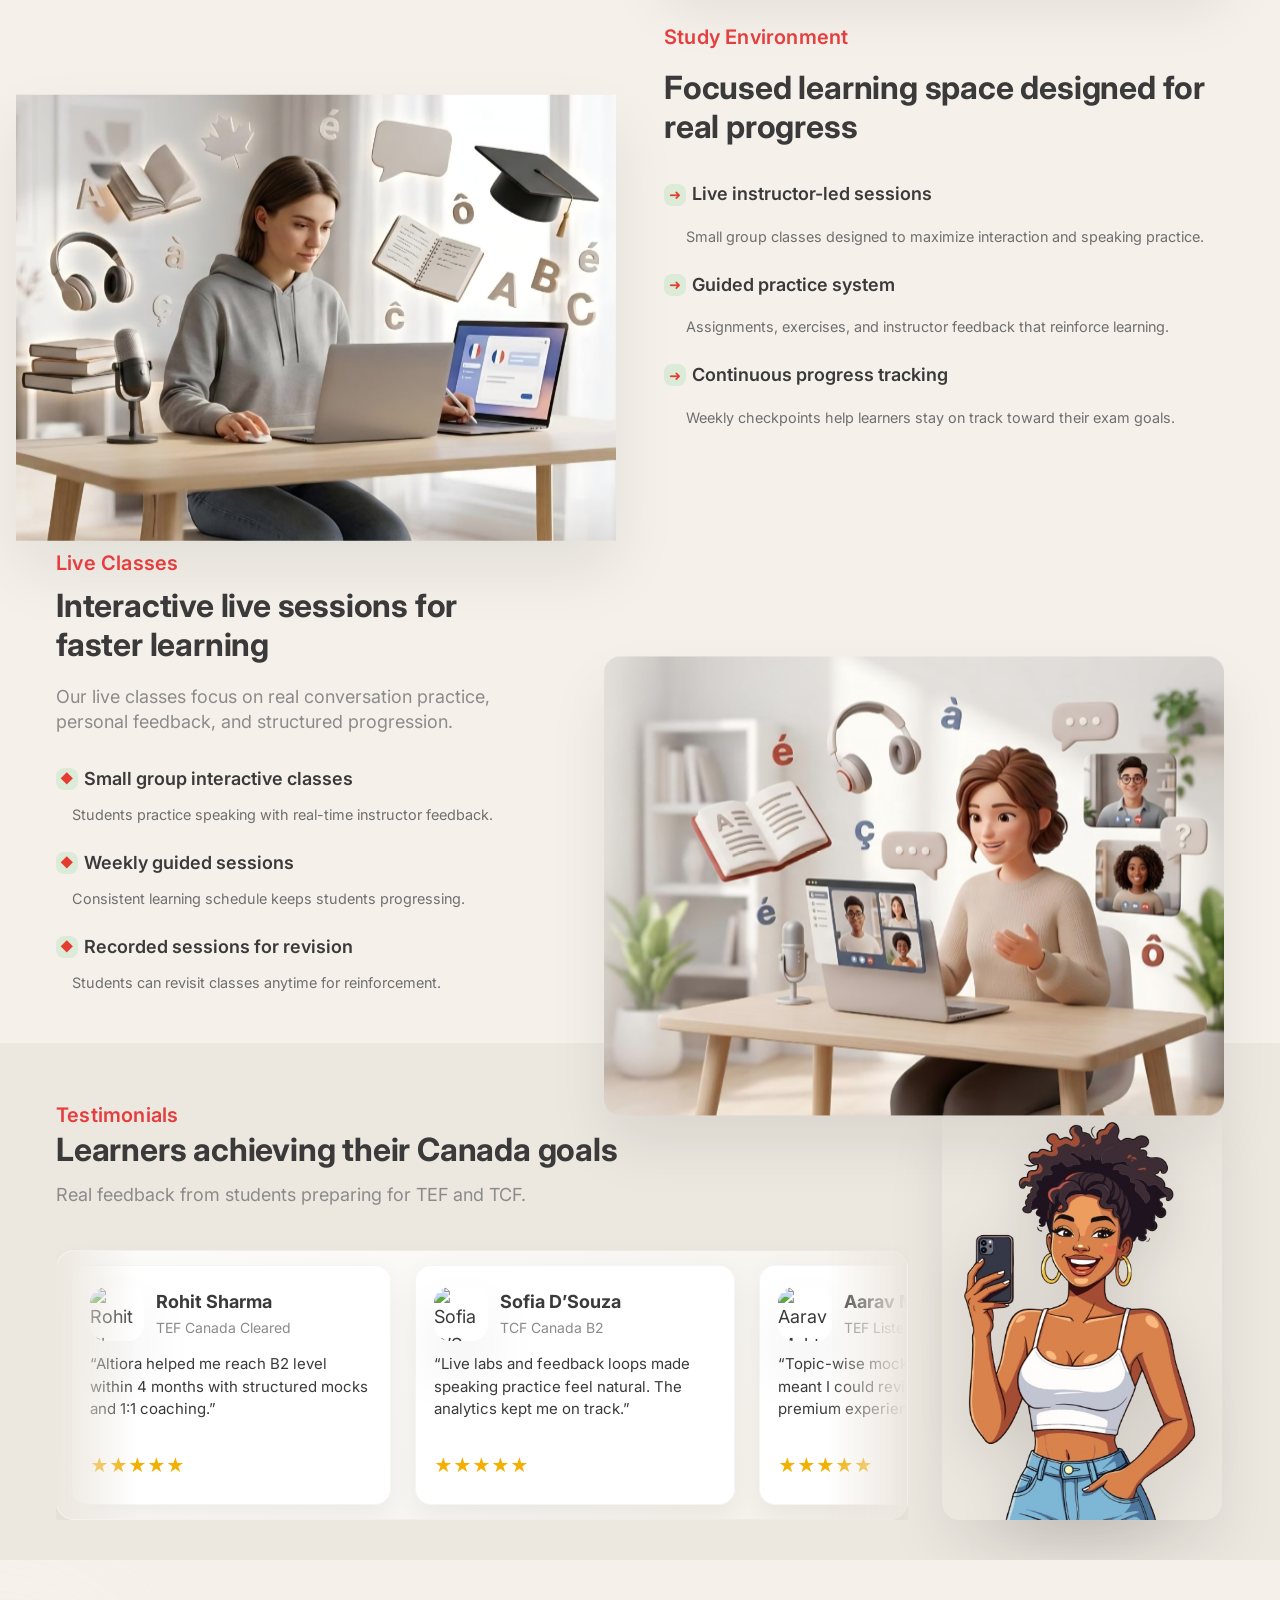
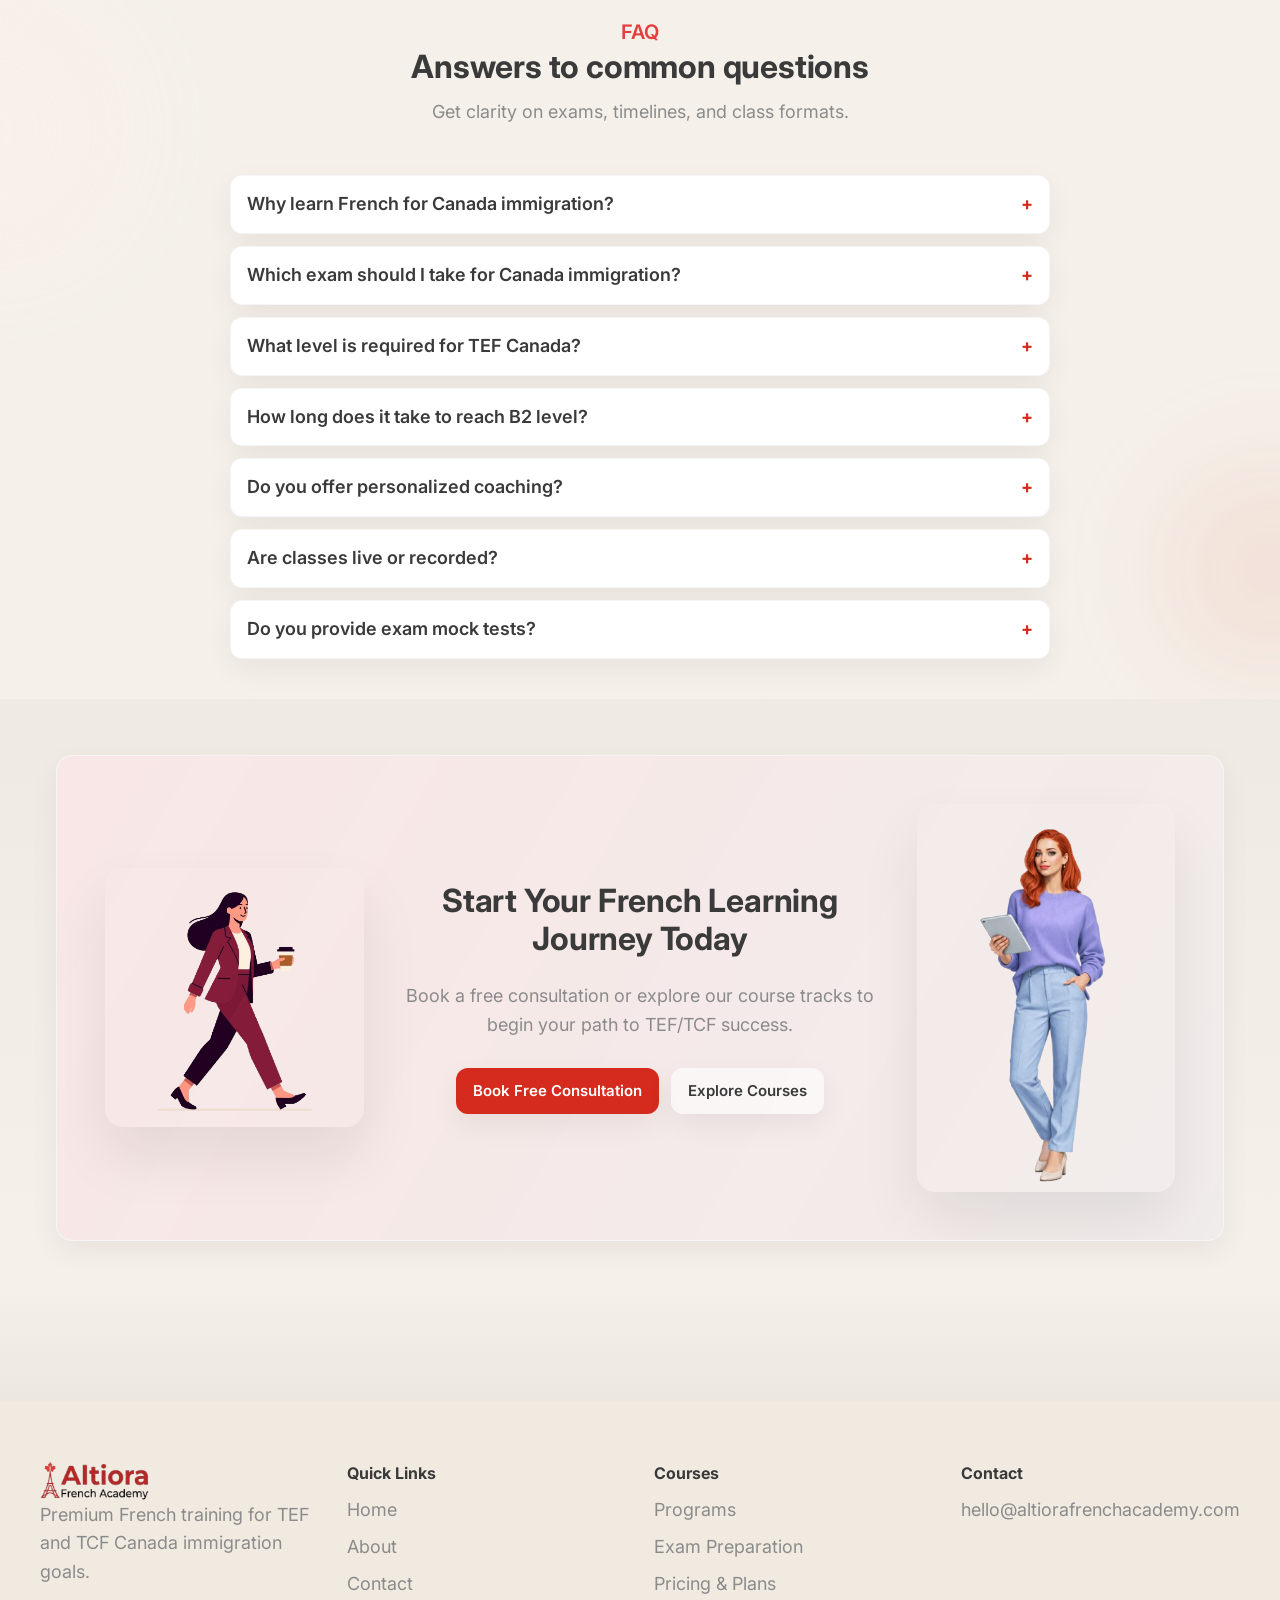
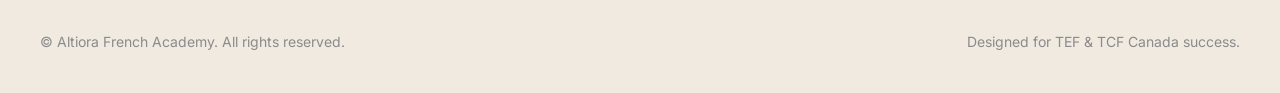
==== commit 86730689: "Initial commit - Altiora French Academy website" ====
--- a/index.html
+++ b/index.html
@@ -86,7 +86,7 @@
         </section>
 
         <!-- Stats Bar -->
-        <!-- <section class="section section--stats" aria-label="Program stats">
+        <section class="section section--stats" aria-label="Program stats">
             <div class="container">
                 <div class="stats-marquee" data-reveal>
                     <div class="stats-track">
@@ -129,7 +129,7 @@
                     </div>
                 </div>
             </div>
-        </section> -->
+        </section>
 
         <!-- Trust / Features -->
         <section class="section section--alt section--pattern" id="trust">
@@ -395,13 +395,18 @@
 
         <!-- Testimonials -->
         <section class="section section--alt testimonials-highlight" id="testimonials">
-            <div class="container">
-                <div class="section__header" data-reveal>
-                    <div class="section__eyebrow">Testimonials</div>
-                    <h2 class="section__title">Learners achieving their Canada goals</h2>
-                    <p class="section__subtitle">Real feedback from students preparing for TEF and TCF.</p>
-                </div>
-                <div class="testimonial-layout">
+            <div class="container testimonials-grid">
+
+                <div class="testimonials-left">
+                    <div class="section__header" data-reveal>
+                        <div class="section__eyebrow">Testimonials</div>
+                        <h2 class="section__title">
+                            Learners achieving their Canada goals
+                        </h2>
+                        <p class="section__subtitle">
+                            Real feedback from students preparing for TEF and TCF.
+                        </p>
+                    </div>
 
                     <div class="testimonial-marquee" aria-live="off">
                         <div class="testimonial-track">
@@ -521,12 +526,13 @@
                         </div>
                     </div>
 
-                    <div class="testimonial-illustration" aria-hidden="true">
-                        <img class="testimonial-girl" src="images/tanrica-woman-9911471_1920-removebg-preview.png"
-                            alt="" data-float />
-                    </div>
-
-                </div>
+                </div>
+
+                <div class="testimonials-right" aria-hidden="false">
+                    <img class="testimonial-girl" src="images/tanrica-woman-9911471_1920-removebg-preview.png" alt=""
+                        aria-hidden="true" data-float />
+                </div>
+
             </div>
         </section>
 
@@ -603,8 +609,8 @@
                 <div class="cta-block cta-block--glow" data-reveal>
                     <div class="cta-layout">
                         <div class="cta-figure cta-figure--side" aria-hidden="true">
-                            <img class="soft-image"
-                                src="images/tanrica-teamwork-illustration-10079888_1920-removebg-preview.png" alt="" />
+                            <img class="soft-image" src="images/tanrica-businesswoman-9982534_1920-removebg-preview.png"
+                                alt="" />
                         </div>
                         <div class="stack-md">
                             <h2 class="section__title">Start Your French Learning Journey Today</h2>
@@ -618,8 +624,9 @@
                             </div>
                         </div>
                         <div class="cta-figure cta-figure--side" aria-hidden="true">
-                            <img class="soft-image" src="images/tanrica-businesswoman-9982534_1920-removebg-preview.png"
-                                alt="" />
+                            
+                            <img class="soft-image"
+                                src="images/creativecanvasshop-red-haired-woman-10043621_1920-removebg-preview.png" alt="" />
                         </div>
                     </div>
                 </div>
--- a/css/layout.css
+++ b/css/layout.css
@@ -846,6 +846,9 @@
 
 #exam-prep .feature-line {
     font-weight: 600;
+    display: flex;
+    align-items: center;
+    gap: 6px;
     margin-top: 1rem;
 }
 
@@ -920,6 +923,9 @@
 
 #course-programs .feature-line {
     font-weight: 600;
+    display: flex;
+    align-items: center;
+    gap: 6px;
     margin-top: 1rem;
 }
 
@@ -950,10 +956,85 @@
 .section--stats {
     padding: 0;
     margin: 0;
+    overflow: hidden;
+    background: var(--background-color);
+}
+
+.section--stats .container {
+    padding-left: 0;
+    padding-right: 0;
+}
+
+.section--stats .stats-marquee {
+    overflow: hidden;
+    width: 100%;
+    position: relative;
+}
+
+.section--stats .stats-marquee::before,
+.section--stats .stats-marquee::after {
+    content: "";
+    position: absolute;
+    top: 0;
+    width: 80px;
+    height: 100%;
+    pointer-events: none;
+    z-index: 2;
+}
+
+.section--stats .stats-marquee::before {
+    left: 0;
+    background: linear-gradient(to right, var(--bg-secondary, #ffffff), transparent);
+}
+
+.section--stats .stats-marquee::after {
+    right: 0;
+    background: linear-gradient(to left, var(--bg-secondary, #ffffff), transparent);
+}
+
+.section--stats .stats-track {
+    display: flex;
+    width: max-content;
+    animation: statsScroll 30s linear infinite;
+    will-change: transform;
+    backface-visibility: hidden;
+    transform: translateZ(0);
+}
+
+.section--stats .stats-bar {
+    display: flex;
+    gap: 6rem;
+    align-items: center;
+    padding: 2rem 4rem;
+    background: #ffffff;
+    border-radius: 12px;
+    flex-shrink: 0;
+}
+
+
+.section--stats .stat {
+    display: flex;
+    flex-direction: column;
+    align-items: center;
+    min-width: 160px;
+}
+
+@keyframes statsScroll {
+    0% {
+        transform: translateX(0);
+    }
+
+    100% {
+        transform: translateX(-50%);
+    }
 }
 
 /* Study Environment (scoped) */
 /* Study Environment (scoped) */
+#study-environment {
+    margin-bottom: 0;
+}
+
 #study-environment .container {
     padding-left: 0;
     padding-right: 0;
@@ -966,7 +1047,7 @@
     display: grid;
     grid-template-columns: 1fr 1fr;
     align-items: center;
-    gap: 1rem;
+    gap: 3rem;
 }
 
 /* Live Classes (scoped) */
@@ -999,18 +1080,19 @@
 
 #live-classes .feature-line {
     font-weight: 600;
-    position: relative;
-    padding-left: 20px;
+    display: flex;
+    align-items: center;
+    gap: 6px;
     margin-top: 0.6rem;
+    padding-left: 0;
 }
 
 #live-classes .feature-line::before {
     content: "◆";
-    position: absolute;
-    left: 0;
-    top: 2px;
+    position: static;
     font-size: 0.8rem;
     color: #e43d30;
+    margin: 0;
 }
 
 #live-classes .feature-subtext {
@@ -1053,14 +1135,16 @@
     margin: 0;
     padding: 0;
     display: flex;
-    align-items: stretch;
+    align-items: center;
     justify-content: flex-start;
+    height: auto;
 }
 
 #study-environment .study-env-illustration {
     width: 100%;
-    height: 100%;
-    object-fit: cover;
+    max-width: 100%;
+    height: auto;
+    object-fit: contain;
     display: block;
     border-radius: 0;
     animation: studyImageFloat 6s ease-in-out infinite;
@@ -1074,12 +1158,12 @@
     display: flex;
     flex-direction: column;
     justify-content: center;
-    gap: 0.6rem;
-    padding-left: 2rem;
+    gap: 1rem;
+    padding-left: 0;
 }
 
 #study-environment img {
-    max-width: none;
+    max-width: 100%;
 }
 
 #study-environment .study-env-features {
@@ -1104,18 +1188,19 @@
 
 #study-environment .feature-line {
     font-weight: 600;
-    position: relative;
-    padding-left: 24px;
+    display: flex;
+    align-items: center;
+    gap: 6px;
     margin-top: 0.4rem;
+    padding-left: 0;
 }
 
 #study-environment .feature-line::before {
     content: "➜";
-    position: absolute;
-    left: 0;
-    top: 0;
+    position: static;
     color: #e43d30;
     font-size: 0.9rem;
+    margin: 0;
 }
 
 #study-environment .feature-subtext {
@@ -1152,44 +1237,12 @@
     }
 }
 
-.stats-marquee {
-    overflow: hidden;
-    width: 100%;
-    position: relative;
-}
-
-.stats-track {
-    display: flex;
-    gap: 120px;
-    width: max-content;
-    animation: statsMarquee 22s linear infinite;
-    will-change: transform;
-}
-
-.stats-bar {
-    display: flex;
-    align-items: center;
-    gap: 60px;
-    background: rgba(255, 255, 255, 0.85);
-    border: 1px solid rgba(0, 0, 0, 0.04);
-    box-shadow: 0 22px 60px rgba(0, 0, 0, 0.06);
-    padding: 18px 24px;
-}
-
-.stat {
-    display: grid;
-    gap: 4px;
-    text-align: center;
-    flex-shrink: 0;
-    min-width: 160px;
-}
-
-.stat__value {
+.section--stats .stat__value {
     font-size: 1.6rem;
     font-weight: 700;
 }
 
-.stat__label {
+.section--stats .stat__label {
     color: var(--text-secondary);
     font-size: 0.9rem;
     opacity: 0.7;
@@ -1245,7 +1298,7 @@
 .feature-line {
     display: flex;
     align-items: center;
-    gap: 10px;
+    gap: 6px;
     font-weight: 600;
 }
 
@@ -1261,6 +1314,7 @@
     color: #16a34a;
     font-size: 12px;
     flex-shrink: 0;
+    margin: 0;
 }
 
 @media (max-width: 900px) {
@@ -1328,17 +1382,36 @@
     flex-wrap: wrap;
 }
 
-.testimonials-highlight .testimonial-layout {
-    display: grid;
-    grid-template-columns: minmax(0, 3fr) minmax(0, 1.2fr);
-    gap: 32px;
-    align-items: center;
-    position: relative;
-}
-
-.testimonials-highlight .testimonial-marquee {
+#testimonials {
+    overflow: hidden;
+}
+
+#testimonials .testimonials-grid {
+    display: grid !important;
+    grid-template-columns: 3fr 1fr !important;
+    align-items: center;
+    gap: 2rem;
+    width: 100%;
+}
+
+#testimonials .testimonials-left {
+    display: flex;
+    flex-direction: column;
+    gap: 1.5rem;
+    width: 100%;
+    min-width: 0;
+    overflow: hidden;
+}
+
+#testimonials .section__header {
+    text-align: left !important;
+    margin: 0 !important;
+}
+
+#testimonials .testimonial-marquee {
     position: relative;
     overflow: hidden;
+    width: 100%;
     border-radius: 18px;
     background: linear-gradient(135deg, rgba(255, 255, 255, 0.9), rgba(245, 241, 234, 0.9));
     border: 1px solid rgba(0, 0, 0, 0.04);
@@ -1347,59 +1420,61 @@
     isolation: isolate;
 }
 
-.testimonials-highlight .testimonial-marquee::before,
-.testimonials-highlight .testimonial-marquee::after {
+#testimonials .testimonial-marquee::before,
+#testimonials .testimonial-marquee::after {
     content: "";
     position: absolute;
     top: 0;
-    bottom: 0;
-    width: 70px;
+    height: 100%;
+    width: 80px;
     z-index: 2;
     pointer-events: none;
 }
 
-.testimonials-highlight .testimonial-marquee::before {
+#testimonials .testimonial-marquee::before {
     left: 0;
-    background: linear-gradient(90deg, rgba(255, 255, 255, 1), rgba(255, 255, 255, 0));
-}
-
-.testimonials-highlight .testimonial-marquee::after {
+    background: linear-gradient(to right, var(--bg-secondary, #ffffff), transparent);
+}
+
+#testimonials .testimonial-marquee::after {
     right: 0;
-    background: linear-gradient(270deg, rgba(255, 255, 255, 1), rgba(255, 255, 255, 0));
-}
-
-.testimonials-highlight .testimonial-track {
-    display: flex;
-    gap: 16px;
+    background: linear-gradient(to left, var(--bg-secondary, #ffffff), transparent);
+}
+
+#testimonials .testimonial-track {
+    display: flex;
+    gap: 1.5rem;
     align-items: stretch;
     width: max-content;
-    animation: testimonialScroll 26s linear infinite;
+    animation: testimonialScroll 35s linear infinite;
     will-change: transform;
 }
 
-.testimonials-highlight .testimonial-card {
+#testimonials .testimonial-card {
     min-width: 280px;
     max-width: 320px;
     min-height: 240px;
 }
 
-.testimonials-highlight .testimonial-card__quote {
+#testimonials .testimonial-card__quote {
     font-size: 15px;
     line-height: 1.5;
 }
 
-.testimonials-highlight .testimonial-illustration {
-    display: flex;
-    align-items: center;
+#testimonials .testimonials-right {
+    display: flex;
+    align-items: flex-end;
     justify-content: center;
-    position: relative;
     height: 100%;
-}
-
-.testimonials-highlight .testimonial-girl {
-    width: 100%;
-    max-width: 360px;
+    min-width: 220px;
+}
+
+#testimonials .testimonial-girl {
+    max-height: 420px;
+    width: auto;
+    display: block;
     filter: drop-shadow(0 18px 30px rgba(0, 0, 0, 0.12));
+    animation: floatGirl 6s ease-in-out infinite;
 }
 
 .testimonials-highlight [data-float] {
@@ -1430,23 +1505,22 @@
     }
 }
 
-@media (max-width: 1024px) {
-    .testimonials-highlight .testimonial-layout {
+@media (max-width: 900px) {
+    #testimonials .testimonials-grid {
         grid-template-columns: 1fr;
-        gap: 20px;
-    }
-
-    .testimonials-highlight .testimonial-illustration {
+    }
+
+    #testimonials .testimonials-right {
         display: none;
     }
 }
 
 @media (max-width: 640px) {
-    .testimonials-highlight .testimonial-marquee {
+    #testimonials .testimonial-marquee {
         padding: 12px;
     }
 
-    .testimonials-highlight .testimonial-card {
+    #testimonials .testimonial-card {
         min-width: 240px;
     }
 }
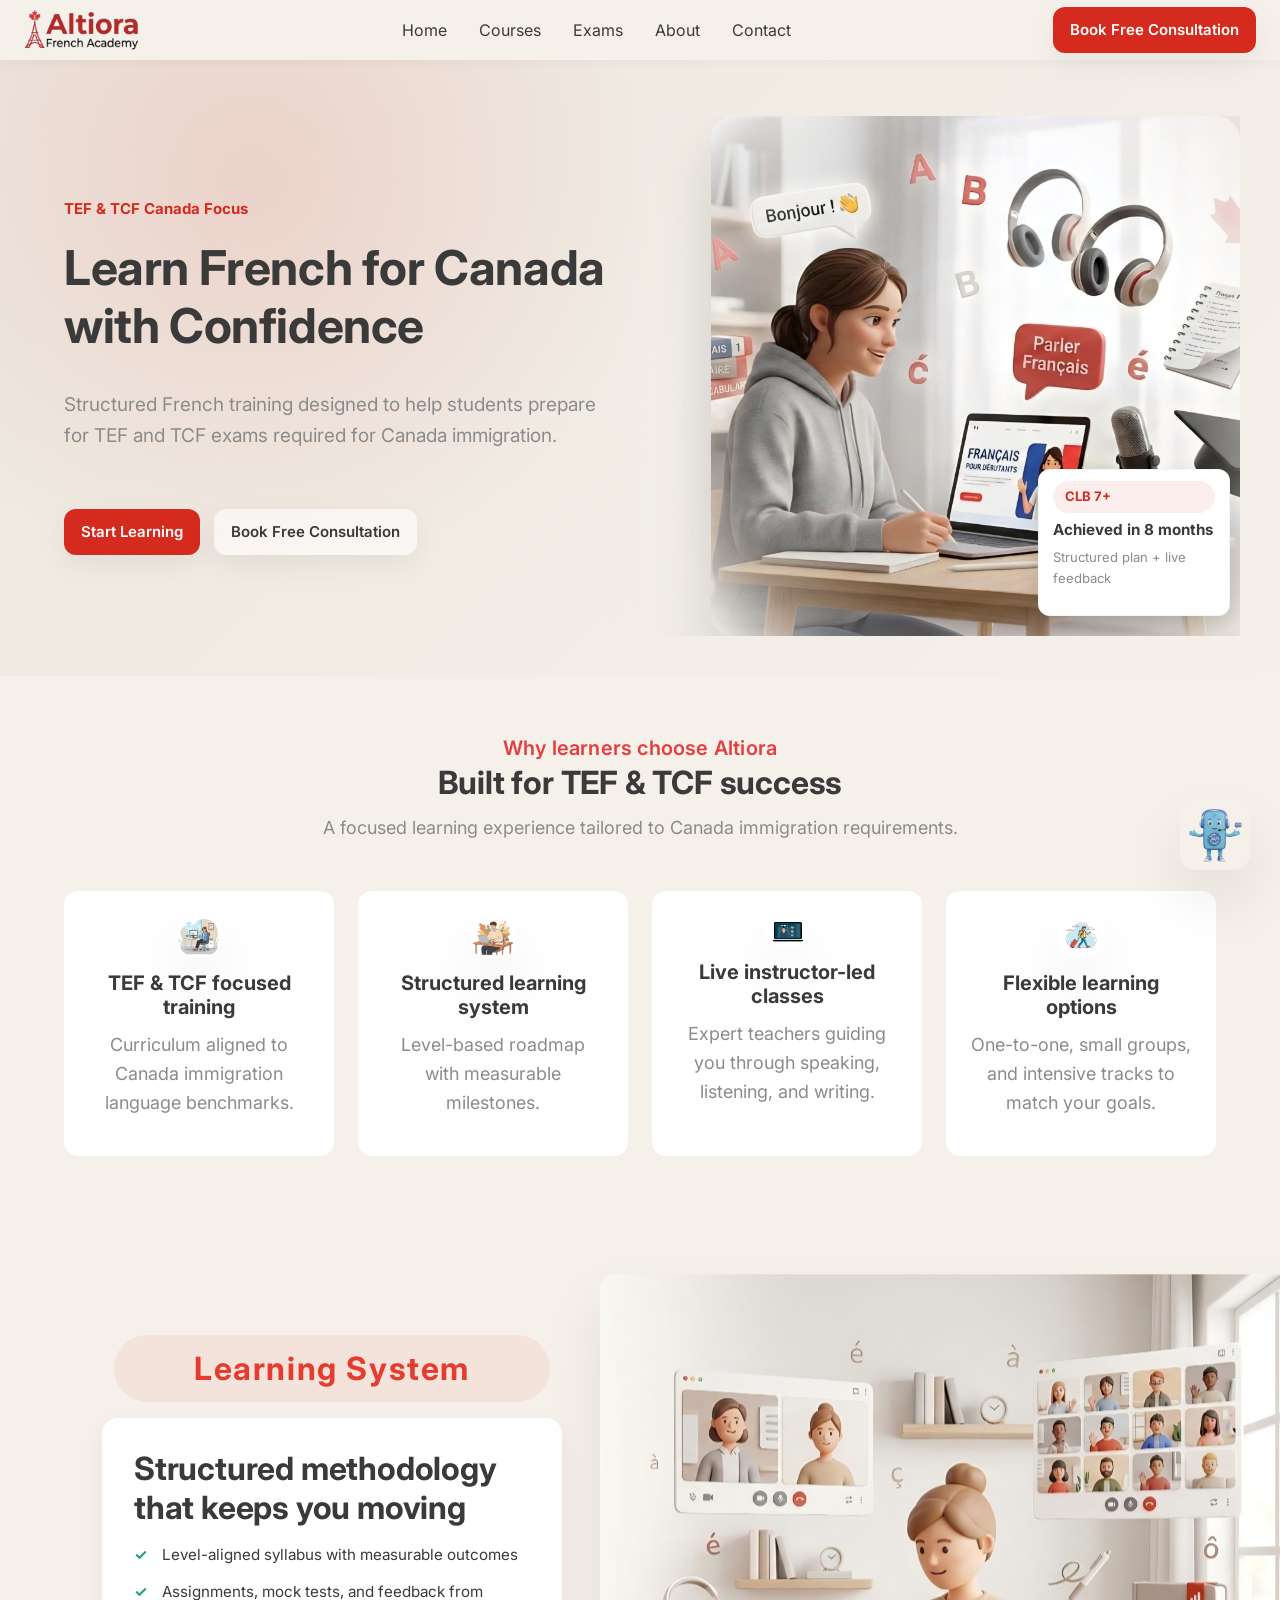
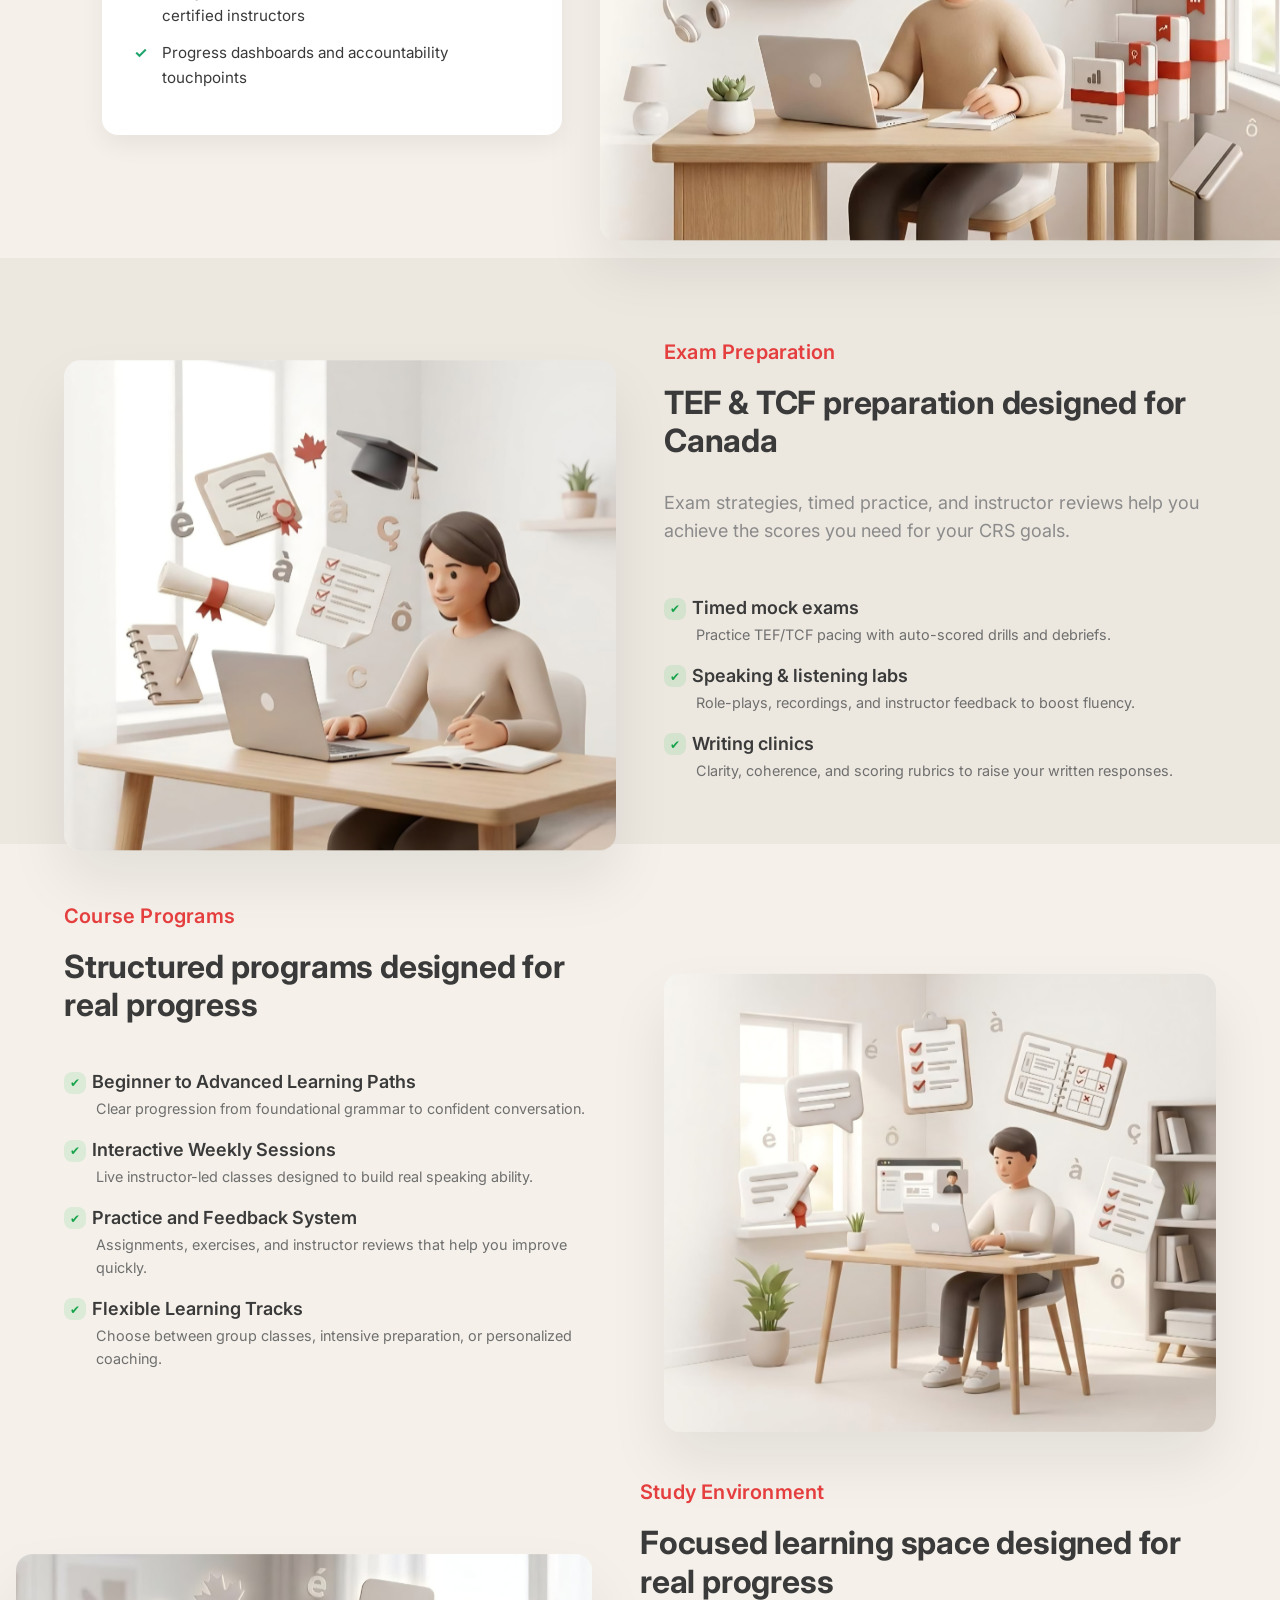
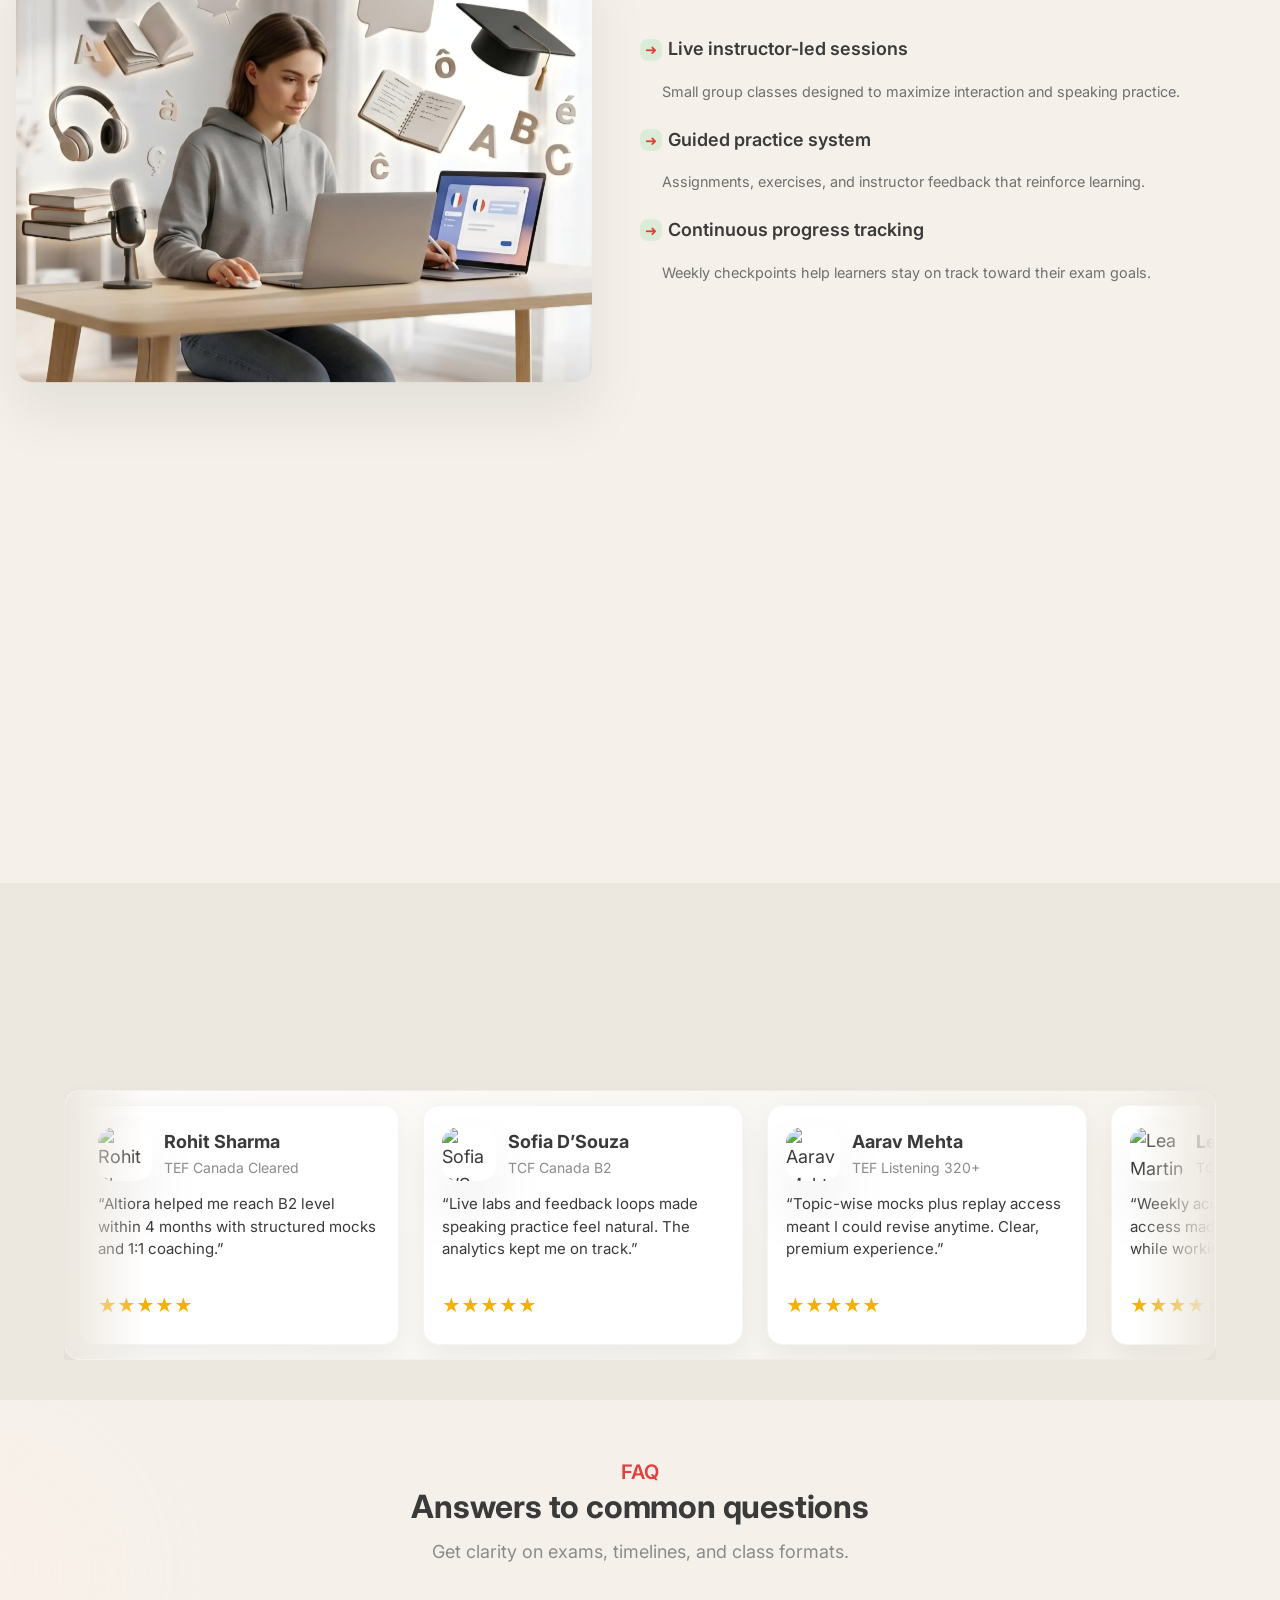
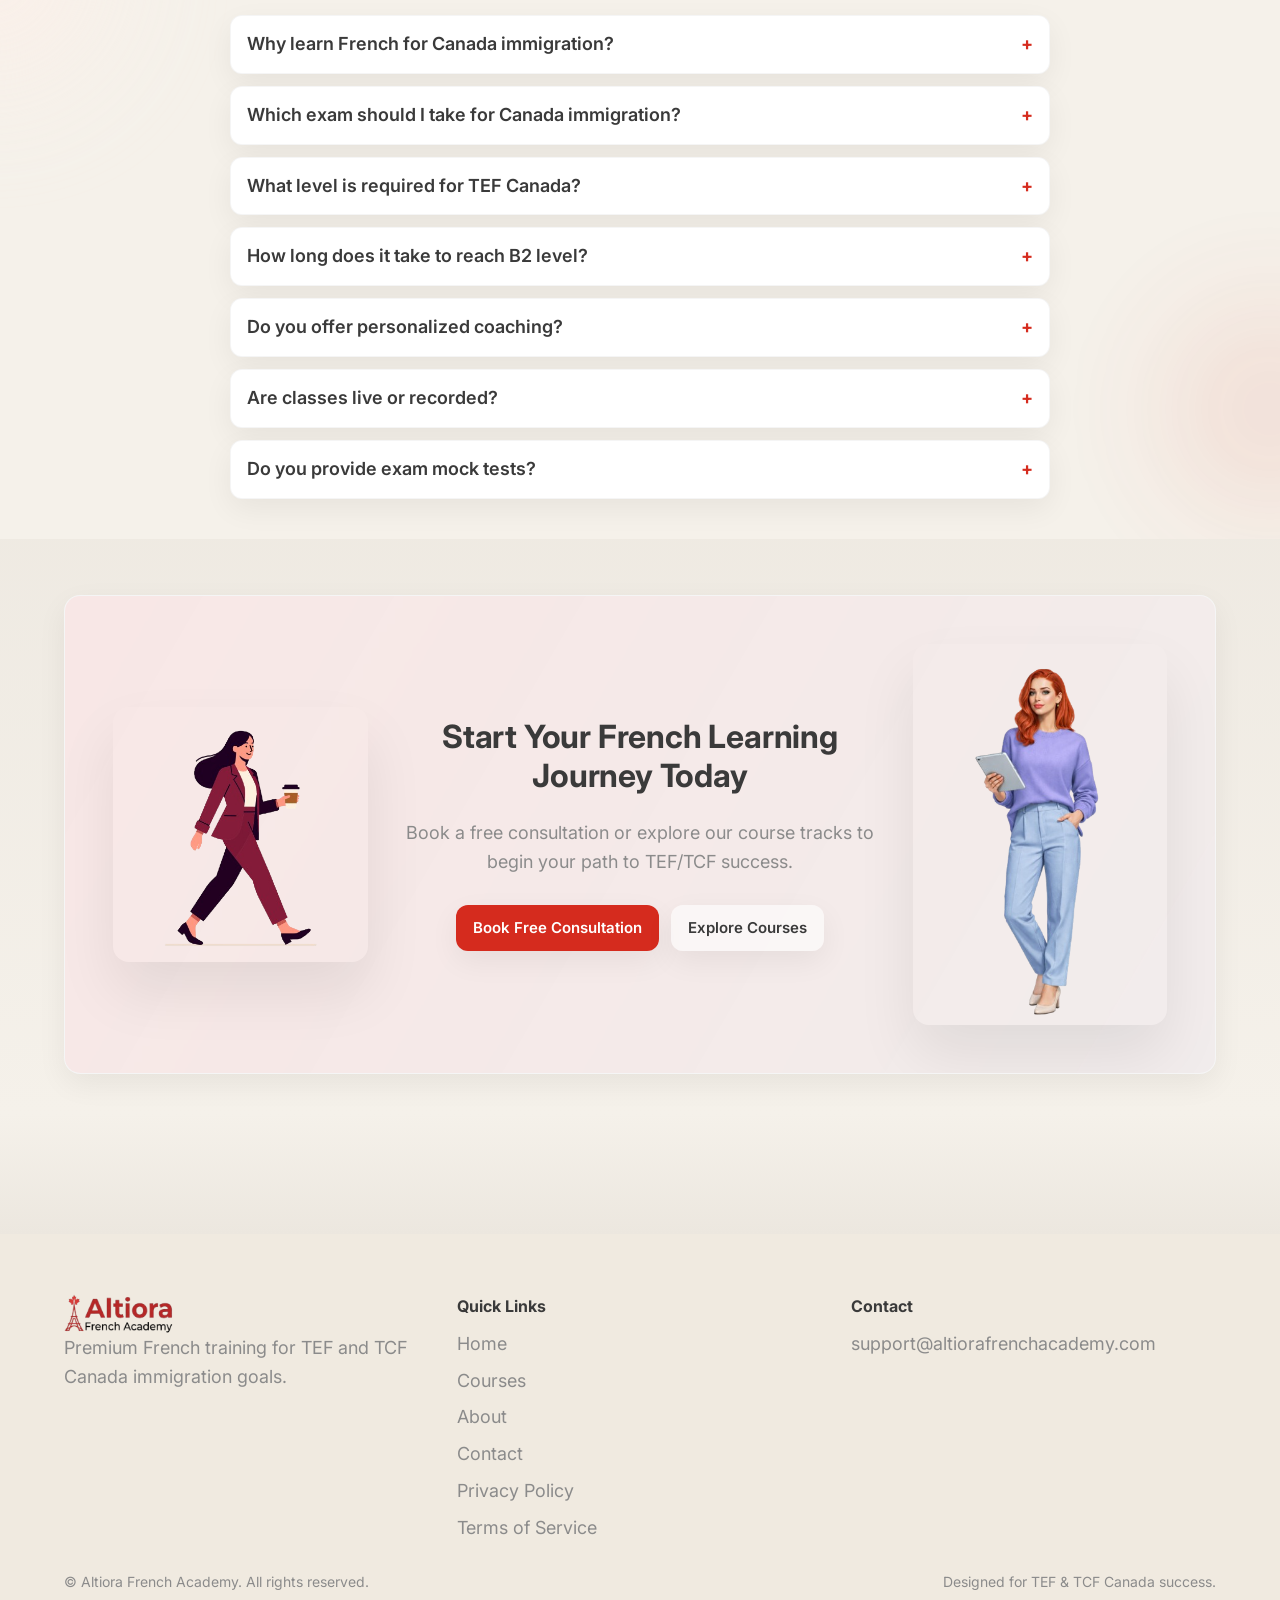
==== commit 62f9a619: "course page Updated" ====
--- a/index.html
+++ b/index.html
@@ -4,25 +4,52 @@
 <head>
     <meta charset="UTF-8" />
     <meta name="viewport" content="width=device-width, initial-scale=1.0" />
-    <title>Altiora French Academy | TEF & TCF French Training for Canada</title>
+    <title>Altiora French Academy | TEF &amp; TCF French Training for Canada</title>
     <meta name="description"
-        content="Altiora French Academy helps students master French for TEF and TCF Canada exams with structured programs, live classes, and expert instructors." />
+        content="Altiora French Academy delivers structured French coaching for TEF &amp; TCF Canada, helping students reach CLB 7+ with live classes, mocks, and expert instructors." />
     <meta name="keywords"
-        content="French for TEF Canada, French for TCF Canada, Canada immigration French exam, French courses India, Altiora French Academy" />
+        content="French coaching, TEF Canada preparation, TCF Canada preparation, French for Canada PR, CLB 7 French, CLB 9 French, French language coaching India, French language institute, learn French online, TEF coaching, TCF coaching, Canada immigration language training" />
+    <meta name="author" content="Altiora French Academy" />
+    <meta name="robots" content="index, follow" />
     <link rel="canonical" href="https://altiorafrenchacademy.com/" />
-    <meta property="og:title" content="Altiora French Academy | TEF & TCF French Training for Canada" />
+    <meta property="og:title" content="Altiora French Academy | TEF &amp; TCF French Training for Canada" />
     <meta property="og:description"
         content="Structured French training with live instructors to help you excel in TEF and TCF for Canada immigration." />
     <meta property="og:type" content="website" />
     <meta property="og:url" content="https://altiorafrenchacademy.com/" />
     <meta property="og:image" content="assets/seo/og-image.jpg" />
+    <meta property="og:site_name" content="Altiora French Academy" />
     <meta name="twitter:card" content="summary_large_image" />
-    <meta name="twitter:title" content="Altiora French Academy | TEF & TCF French Training for Canada" />
+    <meta name="twitter:title" content="Altiora French Academy | TEF &amp; TCF French Training for Canada" />
     <meta name="twitter:description"
         content="Structured French training with live instructors to help you excel in TEF and TCF for Canada immigration." />
     <meta name="twitter:image" content="assets/seo/og-image.jpg" />
     <meta name="google-site-verification" content="" />
     <meta name="msvalidate.01" content="" />
+    <script type="application/ld+json">
+        {
+            "@context": "https://schema.org",
+            "@type": "EducationalOrganization",
+            "name": "Altiora French Academy",
+            "url": "https://altiorafrenchacademy.com/",
+            "logo": "https://altiorafrenchacademy.com/assets/logo/Altiora_French_Academy_logo.png",
+            "description": "Structured French coaching for TEF & TCF Canada to help learners reach CLB 7+ and improve CRS scores.",
+            "sameAs": [
+                "https://www.facebook.com/altiorafrenchacademy",
+                "https://www.instagram.com/altiorafrenchacademy",
+                "https://www.linkedin.com/company/altiora-french-academy"
+            ],
+            "address": {
+                "@type": "PostalAddress",
+                "addressCountry": "IN"
+            },
+            "contactPoint": {
+                "@type": "ContactPoint",
+                "contactType": "customer support",
+                "email": "hello@altiorafrenchacademy.com"
+            }
+        }
+    </script>
     <link rel="stylesheet" href="css/base.css" />
     <link rel="stylesheet" href="css/layout.css" />
     <link rel="stylesheet" href="css/components.css" />
@@ -58,74 +85,13 @@
                     </div>
                     <div class="hero-image-frame">
                         <img class="hero__image" src="assets/images/hero-french-learning-canada.png"
-                            alt="Students learning French for Canada immigration" />
-                    </div>
-                    <!-- <img class="hero-girl"
-                        src="images/creativecanvasshop-red-haired-woman-10043621_1920-removebg-preview.png" alt=""
-                        aria-hidden="true" data-float /> -->
-                    <!-- <div class="floating-card floating-card--rating" data-float>
-                        <div class="floating-card__title">4.9/5 Rating</div>
-                        <p class="floating-card__meta">2.1K learner reviews</p>
-                    </div> -->
+                            alt="Students learning French for Canada immigration" loading="lazy" />
+                    </div>
+
                     <div class="floating-card floating-card--badge" data-float>
-                        <div class="floating-card__pill">TEF B2</div>
-                        <div class="floating-card__title">Achieved in 4 months</div>
-                        <p class="floating-card__meta">Guided roadmap + mocks</p>
-                    </div>
-                    <div class="floating-card floating-card--avatars" data-float>
-                        <div class="avatar-stack" aria-hidden="true">
-                            <img src="https://i.pravatar.cc/80?img=15" alt="" />
-                            <img src="https://i.pravatar.cc/80?img=32" alt="" />
-                            <img src="https://i.pravatar.cc/80?img=48" alt="" />
-                        </div>
-                        <div class="floating-card__title">4.9/5 Rating</div>
-                        <p class="floating-card__meta">2.1K learner reviews</p>
-                    </div>
-                </div>
-            </div>
-        </section>
-
-        <!-- Stats Bar -->
-        <section class="section section--stats" aria-label="Program stats">
-            <div class="container">
-                <div class="stats-marquee" data-reveal>
-                    <div class="stats-track">
-                        <div class="stats-bar">
-                            <div class="stat">
-                                <div class="stat__value">20K+</div>
-                                <div class="stat__label">Students Enrolled</div>
-                            </div>
-                            <div class="stat">
-                                <div class="stat__value">95%</div>
-                                <div class="stat__label">Success Rate</div>
-                            </div>
-                            <div class="stat">
-                                <div class="stat__value">300+</div>
-                                <div class="stat__label">TEF Selections</div>
-                            </div>
-                            <div class="stat">
-                                <div class="stat__value">50+</div>
-                                <div class="stat__label">Expert Sessions</div>
-                            </div>
-                        </div>
-                        <div class="stats-bar" aria-hidden="true">
-                            <div class="stat">
-                                <div class="stat__value">20K+</div>
-                                <div class="stat__label">Students Enrolled</div>
-                            </div>
-                            <div class="stat">
-                                <div class="stat__value">95%</div>
-                                <div class="stat__label">Success Rate</div>
-                            </div>
-                            <div class="stat">
-                                <div class="stat__value">300+</div>
-                                <div class="stat__label">TEF Selections</div>
-                            </div>
-                            <div class="stat">
-                                <div class="stat__value">50+</div>
-                                <div class="stat__label">Expert Sessions</div>
-                            </div>
-                        </div>
+                        <div class="floating-card__pill">CLB 7+</div>
+                        <div class="floating-card__title">Achieved in 8 months</div>
+                        <p class="floating-card__meta">Structured plan + live feedback</p>
                     </div>
                 </div>
             </div>
@@ -143,26 +109,29 @@
                 <div class="altiora-feature-row">
                     <article class="altiora-feature-card" data-reveal>
                         <img class="altiora-feature-icon"
-                            src="./images/tanrica-data-analysis-10113843_1920-removebg-preview.png" alt="Feature icon">
+                            src="./images/tanrica-data-analysis-10113843_1920-removebg-preview.png" alt="Feature icon"
+                            loading="lazy">
                         <h3 class="card__title">TEF &amp; TCF focused training</h3>
                         <p>Curriculum aligned to Canada immigration language benchmarks.</p>
                     </article>
                     <article class="altiora-feature-card" data-reveal>
                         <img class="altiora-feature-icon"
                             src="./images/tanrica-working-illustration-10066175_1920-removebg-preview.png"
-                            alt="Feature icon">
+                            alt="Feature icon" loading="lazy">
                         <h3 class="card__title">Structured learning system</h3>
                         <p>Level-based roadmap with measurable milestones.</p>
                     </article>
                     <article class="altiora-feature-card" data-reveal>
                         <img class="altiora-feature-icon"
-                            src="./images/mohamed_hassan-podcast-7779510_1920-removebg-preview.png" alt="Feature icon">
+                            src="./images/mohamed_hassan-podcast-7779510_1920-removebg-preview.png" alt="Feature icon"
+                            loading="lazy">
                         <h3 class="card__title">Live instructor-led classes</h3>
                         <p>Expert teachers guiding you through speaking, listening, and writing.</p>
                     </article>
                     <article class="altiora-feature-card" data-reveal>
                         <img class="altiora-feature-icon"
-                            src="./images/tanrica-ai-generated-9911943_1920-removebg-preview.png" alt="Feature icon">
+                            src="./images/tanrica-ai-generated-9911943_1920-removebg-preview.png" alt="Feature icon"
+                            loading="lazy">
                         <h3 class="card__title">Flexible learning options</h3>
                         <p>One-to-one, small groups, and intensive tracks to match your goals.</p>
                     </article>
@@ -186,7 +155,7 @@
                 </div>
                 <div class="learning-system-right" data-reveal data-parallax>
                     <img src="assets/images/french-online-learning-system.png" class="learning-system-image"
-                        alt="Online learning system illustration" />
+                        alt="Online learning system illustration" loading="lazy" />
                 </div>
             </div>
         </section>
@@ -197,7 +166,7 @@
 
                 <div class="exam-prep-image" data-reveal data-parallax>
                     <img src="assets/images/french-exam-preparation.png" class="exam-prep-illustration"
-                        alt="Exam preparation illustration">
+                        alt="Exam preparation illustration" loading="lazy">
                 </div>
 
                 <div class="exam-prep-content" data-reveal>
@@ -285,7 +254,7 @@
                 <div class="course-programs-image" data-reveal data-parallax>
 
                     <img src="assets/images/french-course-program-structure.png" class="course-programs-illustration"
-                        alt="French course programs illustration">
+                        alt="French course programs illustration" loading="lazy">
 
                 </div>
 
@@ -301,7 +270,7 @@
                 <div class="study-env-image" data-reveal data-parallax>
 
                     <img src="assets/images/french-learning-study-scene.png" class="study-env-illustration"
-                        alt="French learning environment">
+                        alt="French learning environment" loading="lazy">
 
                 </div>
 
@@ -385,7 +354,7 @@
                 <div class="live-classes-image" data-reveal data-parallax>
 
                     <img src="./assets/images/online-french-live-class.png" class="live-classes-illustration"
-                        alt="Live French classes illustration">
+                        alt="Live French classes illustration" loading="lazy">
 
                 </div>
 
@@ -413,7 +382,7 @@
                             <article class="testimonial-card hover-lift">
                                 <div class="testimonial-card__top">
                                     <img class="testimonial-card__avatar" src="https://i.pravatar.cc/120?img=12"
-                                        alt="Rohit Sharma" />
+                                        alt="Rohit Sharma" loading="lazy" />
                                     <div>
                                         <div class="testimonial-card__name">Rohit Sharma</div>
                                         <div class="testimonial-card__meta">TEF Canada Cleared</div>
@@ -427,7 +396,7 @@
                             <article class="testimonial-card hover-lift">
                                 <div class="testimonial-card__top">
                                     <img class="testimonial-card__avatar" src="https://i.pravatar.cc/120?img=28"
-                                        alt="Sofia D’Souza" />
+                                        alt="Sofia D’Souza" loading="lazy" />
                                     <div>
                                         <div class="testimonial-card__name">Sofia D’Souza</div>
                                         <div class="testimonial-card__meta">TCF Canada B2</div>
@@ -441,7 +410,7 @@
                             <article class="testimonial-card hover-lift">
                                 <div class="testimonial-card__top">
                                     <img class="testimonial-card__avatar" src="https://i.pravatar.cc/120?img=45"
-                                        alt="Aarav Mehta" />
+                                        alt="Aarav Mehta" loading="lazy" />
                                     <div>
                                         <div class="testimonial-card__name">Aarav Mehta</div>
                                         <div class="testimonial-card__meta">TEF Listening 320+</div>
@@ -455,7 +424,7 @@
                             <article class="testimonial-card hover-lift">
                                 <div class="testimonial-card__top">
                                     <img class="testimonial-card__avatar" src="https://i.pravatar.cc/120?img=64"
-                                        alt="Lea Martin" />
+                                        alt="Lea Martin" loading="lazy" />
                                     <div>
                                         <div class="testimonial-card__name">Lea Martin</div>
                                         <div class="testimonial-card__meta">TCF Canada B2</div>
@@ -469,8 +438,8 @@
                             <!-- duplicate set for seamless marquee -->
                             <article class="testimonial-card hover-lift" aria-hidden="true">
                                 <div class="testimonial-card__top">
-                                    <img class="testimonial-card__avatar" src="https://i.pravatar.cc/120?img=12"
-                                        alt="" />
+                                    <img class="testimonial-card__avatar" src="https://i.pravatar.cc/120?img=12" alt=""
+                                        loading="lazy" />
                                     <div>
                                         <div class="testimonial-card__name">Rohit Sharma</div>
                                         <div class="testimonial-card__meta">TEF Canada Cleared</div>
@@ -483,8 +452,8 @@
                             </article>
                             <article class="testimonial-card hover-lift" aria-hidden="true">
                                 <div class="testimonial-card__top">
-                                    <img class="testimonial-card__avatar" src="https://i.pravatar.cc/120?img=28"
-                                        alt="" />
+                                    <img class="testimonial-card__avatar" src="https://i.pravatar.cc/120?img=28" alt=""
+                                        loading="lazy" />
                                     <div>
                                         <div class="testimonial-card__name">Sofia D’Souza</div>
                                         <div class="testimonial-card__meta">TCF Canada B2</div>
@@ -497,8 +466,8 @@
                             </article>
                             <article class="testimonial-card hover-lift" aria-hidden="true">
                                 <div class="testimonial-card__top">
-                                    <img class="testimonial-card__avatar" src="https://i.pravatar.cc/120?img=45"
-                                        alt="" />
+                                    <img class="testimonial-card__avatar" src="https://i.pravatar.cc/120?img=45" alt=""
+                                        loading="lazy" />
                                     <div>
                                         <div class="testimonial-card__name">Aarav Mehta</div>
                                         <div class="testimonial-card__meta">TEF Listening 320+</div>
@@ -511,8 +480,8 @@
                             </article>
                             <article class="testimonial-card hover-lift" aria-hidden="true">
                                 <div class="testimonial-card__top">
-                                    <img class="testimonial-card__avatar" src="https://i.pravatar.cc/120?img=64"
-                                        alt="" />
+                                    <img class="testimonial-card__avatar" src="https://i.pravatar.cc/120?img=64" alt=""
+                                        loading="lazy" />
                                     <div>
                                         <div class="testimonial-card__name">Lea Martin</div>
                                         <div class="testimonial-card__meta">TCF Canada B2</div>
@@ -526,11 +495,6 @@
                         </div>
                     </div>
 
-                </div>
-
-                <div class="testimonials-right" aria-hidden="false">
-                    <img class="testimonial-girl" src="images/tanrica-woman-9911471_1920-removebg-preview.png" alt=""
-                        aria-hidden="true" data-float />
                 </div>
 
             </div>
@@ -574,7 +538,7 @@
                             How long does it take to reach B2 level?
                             <span class="faq__icon">+</span>
                         </summary>
-                        <p>Most learners reach B2 in 4–6 months with consistent study and live practice. Intensive paths
+                        <p>Most learners reach B2 in 8–12 months with consistent study and live practice. Intensive paths
                             are available.</p>
                     </details>
                     <details data-reveal>
@@ -610,7 +574,7 @@
                     <div class="cta-layout">
                         <div class="cta-figure cta-figure--side" aria-hidden="true">
                             <img class="soft-image" src="images/tanrica-businesswoman-9982534_1920-removebg-preview.png"
-                                alt="" />
+                                alt="" loading="lazy" />
                         </div>
                         <div class="stack-md">
                             <h2 class="section__title">Start Your French Learning Journey Today</h2>
@@ -624,9 +588,10 @@
                             </div>
                         </div>
                         <div class="cta-figure cta-figure--side" aria-hidden="true">
-                            
+
                             <img class="soft-image"
-                                src="images/creativecanvasshop-red-haired-woman-10043621_1920-removebg-preview.png" alt="" />
+                                src="images/creativecanvasshop-red-haired-woman-10043621_1920-removebg-preview.png"
+                                alt="" loading="lazy" />
                         </div>
                     </div>
                 </div>
@@ -645,7 +610,7 @@
 
     <div class="support-float" aria-hidden="true">
         <img class="soft-image" src="images/tanrica-mobile-support-9940342_1920-removebg-preview.png"
-            alt="Mobile support" />
+            alt="Mobile support" loading="lazy" />
     </div>
 </body>
 
--- a/css/layout.css
+++ b/css/layout.css
@@ -1,3 +1,27 @@
+.badge {
+    background: var(--bg-secondary);
+    padding: 0.4rem 0.8rem;
+    border-radius: 999px;
+    font-weight: 600;
+    display: inline-flex;
+    align-items: center;
+    gap: 0.25rem;
+    animation: subtlePulse 2s ease-in-out infinite;
+}
+
+.badge-text {
+    font-size: 0.85rem;
+    white-space: nowrap;
+}
+
+.text-primary {
+    color: var(--accent);
+}
+
+.text-muted {
+    color: #6b7280;
+}
+
 /* Layout scaffolding */
 :root {
     --feature-icon-size: 5rem;
@@ -5,13 +29,14 @@
 
 .container {
     width: 100%;
-    max-width: var(--max-width);
+    max-width: 1200px;
     margin: 0 auto;
-    padding: 0 var(--gutter);
+    padding: 0 1.5rem;
 }
 
 .section {
     padding: 3.5rem 1rem 2.5rem 1rem;
+    width: 100%;
 }
 
 .section--alt {
@@ -25,12 +50,12 @@
 }
 
 img {
-    border-radius: 18px;
+    border-radius: var(--radius-lg);
     box-shadow: 0 30px 60px rgba(0, 0, 0, 0.08);
 }
 
 .hero img {
-    border-radius: 20px;
+    border-radius: var(--radius-lg);
 }
 
 .brand img,
@@ -126,6 +151,15 @@
     padding-right: 0;
 }
 
+/* Courses hero tweaks */
+.hero--courses {
+    gap: 3.5rem;
+}
+
+.hero--courses .hero__text {
+    max-width: 42rem;
+}
+
 #hero .container {
     padding-right: 0;
 }
@@ -207,7 +241,7 @@
 .hero-image-frame {
     position: relative;
     overflow: hidden;
-    border-radius: 28px;
+    border-radius: calc(var(--radius-lg) + 8px);
     box-shadow: 0 30px 60px rgba(0, 0, 0, 0.14);
     background: linear-gradient(135deg, rgba(255, 255, 255, 0.8), rgba(236, 231, 223, 0.9));
     transition: transform 220ms ease;
@@ -223,7 +257,7 @@
     object-fit: cover;
     -webkit-mask-image: radial-gradient(circle at center, rgba(0, 0, 0, 1) 60%, rgba(0, 0, 0, 0.6) 80%, rgba(0, 0, 0, 0) 100%);
     mask-image: radial-gradient(circle at center, rgba(0, 0, 0, 1) 60%, rgba(0, 0, 0, 0.6) 80%, rgba(0, 0, 0, 0) 100%);
-    border-radius: 18px;
+    border-radius: var(--radius-lg);
 }
 
 .hero__visual::before {
@@ -274,36 +308,36 @@
 .floating-card {
     position: absolute;
     background: #ffffff;
-    padding: 10px 14px;
-    border-radius: 12px;
+    padding: 0.65rem 0.9rem;
+    border-radius: var(--radius-md);
     box-shadow: 0 8px 20px rgba(0, 0, 0, 0.12);
     display: grid;
-    gap: 4px;
+    gap: 0.3rem;
     animation: float 7s ease-in-out infinite;
     z-index: 3;
     border: 1px solid rgba(0, 0, 0, 0.04);
-    max-width: 180px;
-    font-size: 13px;
+    max-width: 12rem;
+    font-size: 0.85rem;
 }
 
 .floating-card__title {
     font-weight: 700;
-    font-size: 14px;
+    font-size: 0.95rem;
     color: var(--text-primary);
 }
 
 .floating-card__meta {
-    font-size: 12px;
+    font-size: 0.82rem;
     color: var(--text-secondary);
 }
 
 .floating-card__pill {
     display: inline-flex;
     align-items: center;
-    padding: 4px 10px;
+    padding: 0.35rem 0.75rem;
     background: rgba(213, 43, 30, 0.08);
     border-radius: 999px;
-    font-size: 12px;
+    font-size: 0.82rem;
     font-weight: 700;
     color: var(--accent);
 }
@@ -319,10 +353,122 @@
     animation-duration: 8.4s;
 }
 
-.floating-card--avatars {
-    bottom: 80px;
-    left: 0;
-    animation-duration: 9.2s;
+.floating-card--clb {
+    top: 1rem;
+    left: 1rem;
+    animation-duration: 9s;
+    max-width: 14rem;
+}
+
+/* Courses grids */
+.course-grid {
+    display: grid;
+    grid-template-columns: repeat(auto-fit, minmax(22rem, 1fr));
+    gap: 2rem;
+    align-items: stretch;
+    width: 100%;
+}
+
+.course-card {
+    gap: 0.9rem;
+    justify-self: stretch;
+}
+
+.course-card .pill {
+    align-self: flex-start;
+}
+
+.list-check {
+    list-style: none;
+    display: grid;
+    gap: 0.35rem;
+    padding: 0;
+    margin: 0;
+}
+
+.list-check li {
+    display: flex;
+    gap: 0.5rem;
+    align-items: flex-start;
+    color: var(--text-primary);
+    font-size: 0.98rem;
+}
+
+.list-check li::before {
+    content: '✔';
+    color: #16a34a;
+    background: rgba(34, 197, 94, 0.12);
+    border-radius: 999px;
+    display: inline-flex;
+    align-items: center;
+    justify-content: center;
+    width: 1.25rem;
+    height: 1.25rem;
+    font-size: 0.75rem;
+    flex-shrink: 0;
+    margin-top: 0.2rem;
+}
+
+.price-line {
+    font-weight: 700;
+    color: var(--text-primary);
+}
+
+.cta-line {
+    display: flex;
+    gap: 0.75rem;
+    flex-wrap: wrap;
+    align-items: center;
+}
+
+.course-flex {
+    display: grid;
+    grid-template-columns: repeat(auto-fit, minmax(280px, 1fr));
+    gap: 2rem;
+    align-items: center;
+}
+
+.course-flex--reverse {
+    direction: rtl;
+}
+
+.course-flex--reverse>* {
+    direction: ltr;
+}
+
+.course-copy {
+    display: grid;
+    gap: 1rem;
+}
+
+.course-visual {
+    display: flex;
+    justify-content: center;
+}
+
+.course-illustration {
+    width: 100%;
+    max-width: 42rem;
+    border-radius: var(--radius-lg);
+    animation: courseImageFloat 6s ease-in-out infinite;
+    box-shadow: var(--shadow-soft);
+}
+
+.level-grid {
+    display: grid;
+    grid-template-columns: repeat(auto-fit, minmax(240px, 1fr));
+    gap: 1.25rem;
+}
+
+.level-card {
+    gap: 0.85rem;
+}
+
+.level-top {
+    display: flex;
+    justify-content: space-between;
+    align-items: center;
+    gap: 0.5rem;
 }
 
 .avatar-stack {
@@ -418,7 +564,7 @@
 
 .card:hover,
 .card:focus-within {
-    transform: translateY(-4px);
+    transform: translateY(-6px);
     box-shadow: var(--shadow-hover);
     border-color: rgba(213, 43, 30, 0.18);
 }
@@ -653,7 +799,7 @@
     height: 100%;
     object-fit: cover;
     display: block;
-    border-radius: 16px 0 0 16px;
+    border-radius: var(--radius-lg) 0 0 var(--radius-lg);
     max-width: none;
 }
 
@@ -757,35 +903,6 @@
 }
 
 /* Course cards */
-.course-grid {
-    grid-template-columns: repeat(3, 1fr);
-    gap: 24px;
-    justify-items: center;
-}
-
-.course-card {
-    gap: 10px;
-    text-align: left;
-    max-width: 340px;
-    width: 100%;
-}
-
-@media (max-width: 1024px) {
-
-    .prep-grid,
-    .course-grid {
-        grid-template-columns: repeat(2, 1fr);
-    }
-}
-
-@media (max-width: 640px) {
-
-    .prep-grid,
-    .course-grid {
-        grid-template-columns: 1fr;
-    }
-}
-
 .course-icon {
     width: 72px;
     height: 72px;
@@ -815,7 +932,7 @@
     width: 100%;
     height: auto;
     display: block;
-    border-radius: 18px;
+    border-radius: var(--radius-lg);
     animation: examImageFloat 6s ease-in-out infinite;
 }
 
@@ -892,7 +1009,7 @@
     width: 100%;
     height: auto;
     display: block;
-    border-radius: 18px;
+    border-radius: var(--radius-lg);
     animation: courseImageFloat 6s ease-in-out infinite;
 }
 
@@ -1113,7 +1230,8 @@
     width: 100%;
     height: auto;
     display: block;
-    border-radius: 16px;
+    border-radius: var(--radius-lg);
+    animation: courseImageFloat 6s ease-in-out infinite;
 }
 
 @media (max-width: 900px) {
@@ -1130,6 +1248,7 @@
         padding-right: 0;
     }
 }
+
 
 #study-environment .study-env-image {
     margin: 0;
@@ -1146,7 +1265,7 @@
     height: auto;
     object-fit: contain;
     display: block;
-    border-radius: 0;
+    border-radius: var(--radius-lg);
     animation: studyImageFloat 6s ease-in-out infinite;
 }
 
@@ -1388,8 +1507,8 @@
 
 #testimonials .testimonials-grid {
     display: grid !important;
-    grid-template-columns: 3fr 1fr !important;
-    align-items: center;
+    grid-template-columns: 1fr !important;
+    align-items: stretch;
     gap: 2rem;
     width: 100%;
 }
@@ -1412,7 +1531,7 @@
     position: relative;
     overflow: hidden;
     width: 100%;
-    border-radius: 18px;
+    border-radius: var(--radius-lg);
     background: linear-gradient(135deg, rgba(255, 255, 255, 0.9), rgba(245, 241, 234, 0.9));
     border: 1px solid rgba(0, 0, 0, 0.04);
     box-shadow: 0 12px 30px rgba(0, 0, 0, 0.06);
@@ -1461,22 +1580,6 @@
     line-height: 1.5;
 }
 
-#testimonials .testimonials-right {
-    display: flex;
-    align-items: flex-end;
-    justify-content: center;
-    height: 100%;
-    min-width: 220px;
-}
-
-#testimonials .testimonial-girl {
-    max-height: 420px;
-    width: auto;
-    display: block;
-    filter: drop-shadow(0 18px 30px rgba(0, 0, 0, 0.12));
-    animation: floatGirl 6s ease-in-out infinite;
-}
-
 .testimonials-highlight [data-float] {
     animation: testimonialFloat 5.2s ease-in-out infinite;
 }
@@ -1508,10 +1611,6 @@
 @media (max-width: 900px) {
     #testimonials .testimonials-grid {
         grid-template-columns: 1fr;
-    }
-
-    #testimonials .testimonials-right {
-        display: none;
     }
 }
 
--- a/css/animations.css
+++ b/css/animations.css
@@ -78,6 +78,23 @@
     }
 }
 
+@keyframes subtlePulse {
+    0% {
+        transform: translateY(0);
+        box-shadow: 0 10px 30px rgba(0, 0, 0, 0.04);
+    }
+
+    50% {
+        transform: translateY(-2px);
+        box-shadow: 0 14px 34px rgba(0, 0, 0, 0.08);
+    }
+
+    100% {
+        transform: translateY(0);
+        box-shadow: 0 10px 30px rgba(0, 0, 0, 0.04);
+    }
+}
+
 /* Parallax helper */
 [data-parallax] {
     will-change: transform;
--- a/css/responsive.css
+++ b/css/responsive.css
@@ -56,4 +56,99 @@
     .nav-toggle {
         display: inline-flex;
     }
+}
+
+@media (max-width: 900px) {
+    .hero {
+        text-align: center;
+        justify-items: center;
+    }
+
+    .hero__actions {
+        justify-content: center;
+    }
+
+    .hero .stack-lg {
+        align-items: center;
+    }
+
+    .section__header,
+    .exam-prep-content,
+    .course-programs-content,
+    .study-env-content,
+    .live-classes-content {
+        text-align: center;
+        align-items: center;
+    }
+
+    .feature-line,
+    .feature-subtext {
+        margin-left: 0;
+    }
+
+    .course-flex,
+    .course-grid,
+    .level-grid {
+        text-align: center;
+        justify-items: center;
+    }
+
+    .course-copy,
+    .course-card,
+    .level-card {
+        align-items: center;
+        text-align: center;
+    }
+
+    .cta-line {
+        justify-content: center;
+    }
+
+    .course-flex--reverse {
+        direction: ltr;
+    }
+}
+
+@media (max-width: 640px) {
+    .container {
+        padding-inline: 1.25rem;
+    }
+
+    .section {
+        padding: 3rem 1rem 2rem;
+    }
+
+    .section--stats .stats-bar {
+        flex-direction: column;
+        align-items: center;
+        gap: 1.5rem;
+        padding: 1.5rem 2rem;
+    }
+
+    .section--stats .stat {
+        min-width: auto;
+    }
+
+    #testimonials .section__header {
+        text-align: center !important;
+    }
+
+    .badge-text {
+        white-space: normal;
+        text-align: center;
+        font-size: 0.75rem;
+    }
+
+
+    @media (max-width: 480px) {
+        .badge-text {
+            white-space: normal;
+            text-align: center;
+            font-size: 0.75rem;
+        }
+    }
+
+    .course-illustration {
+        max-width: 100%;
+    }
 }
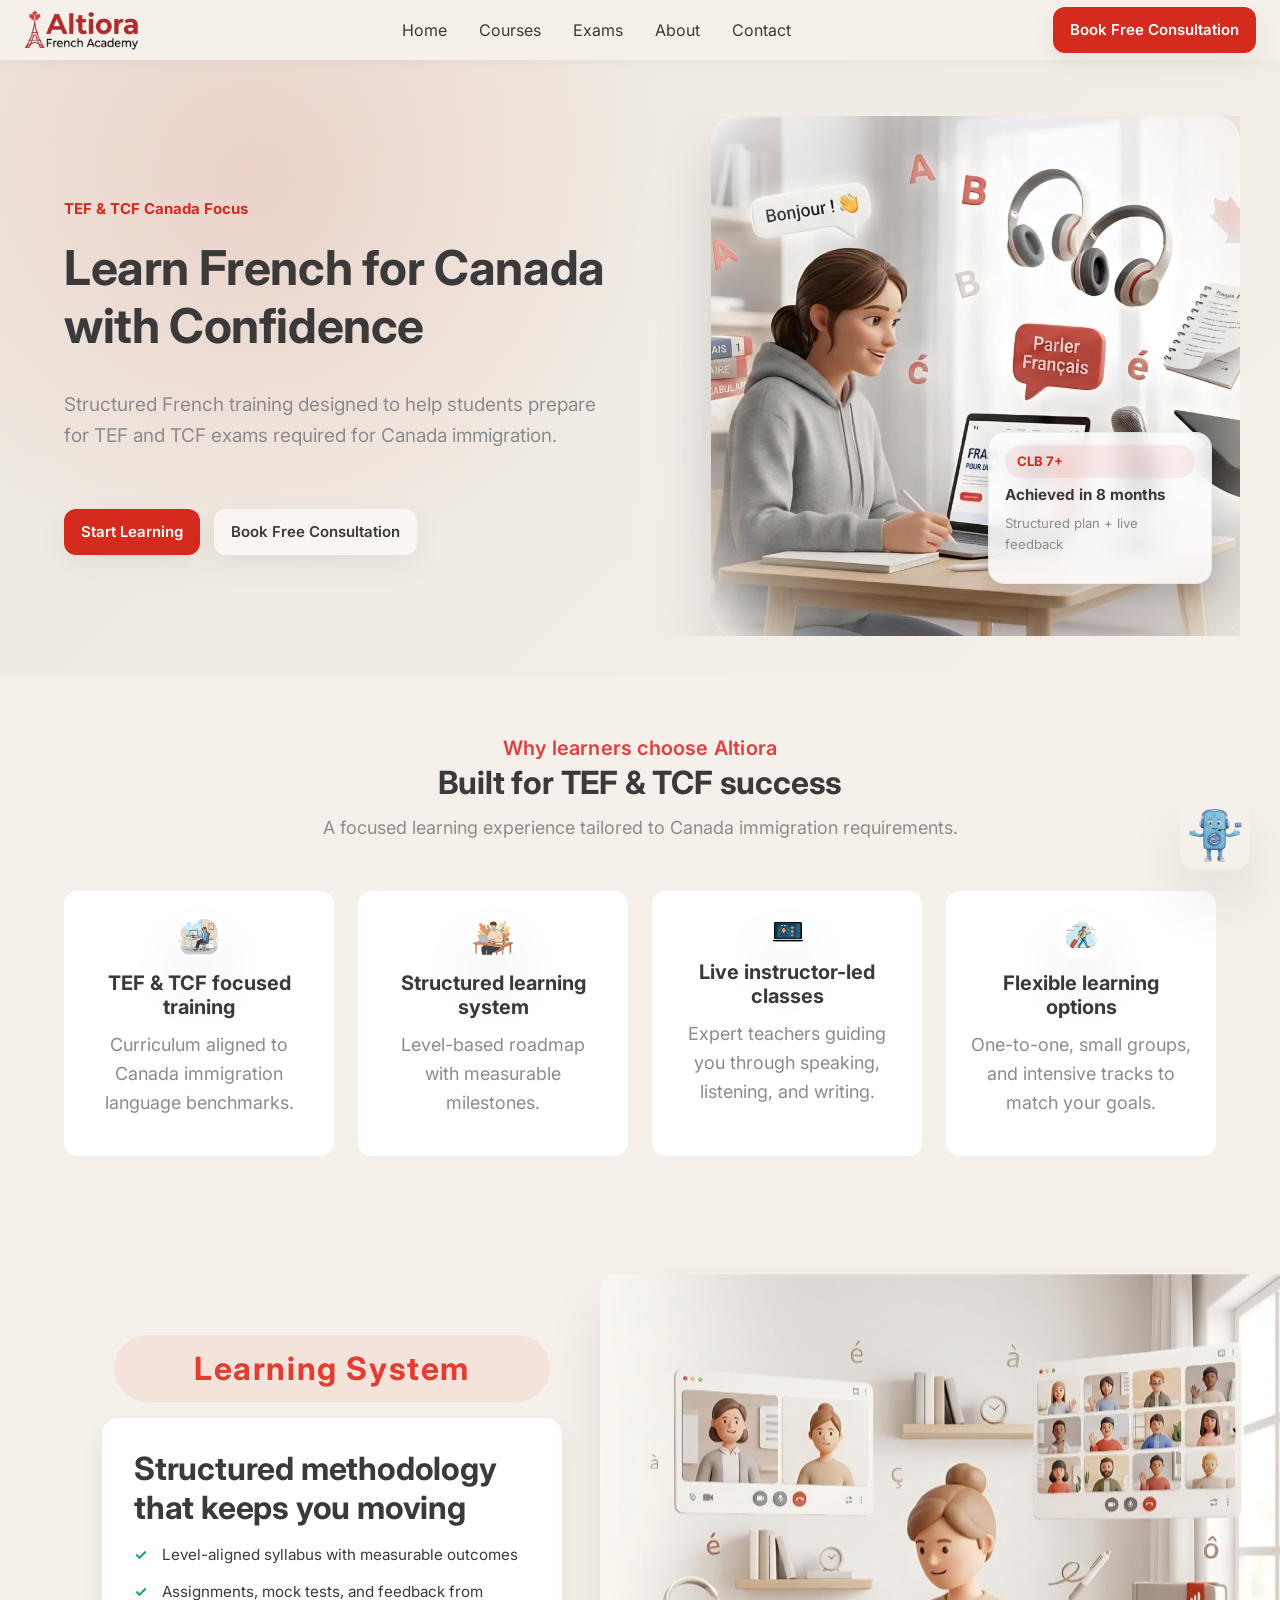
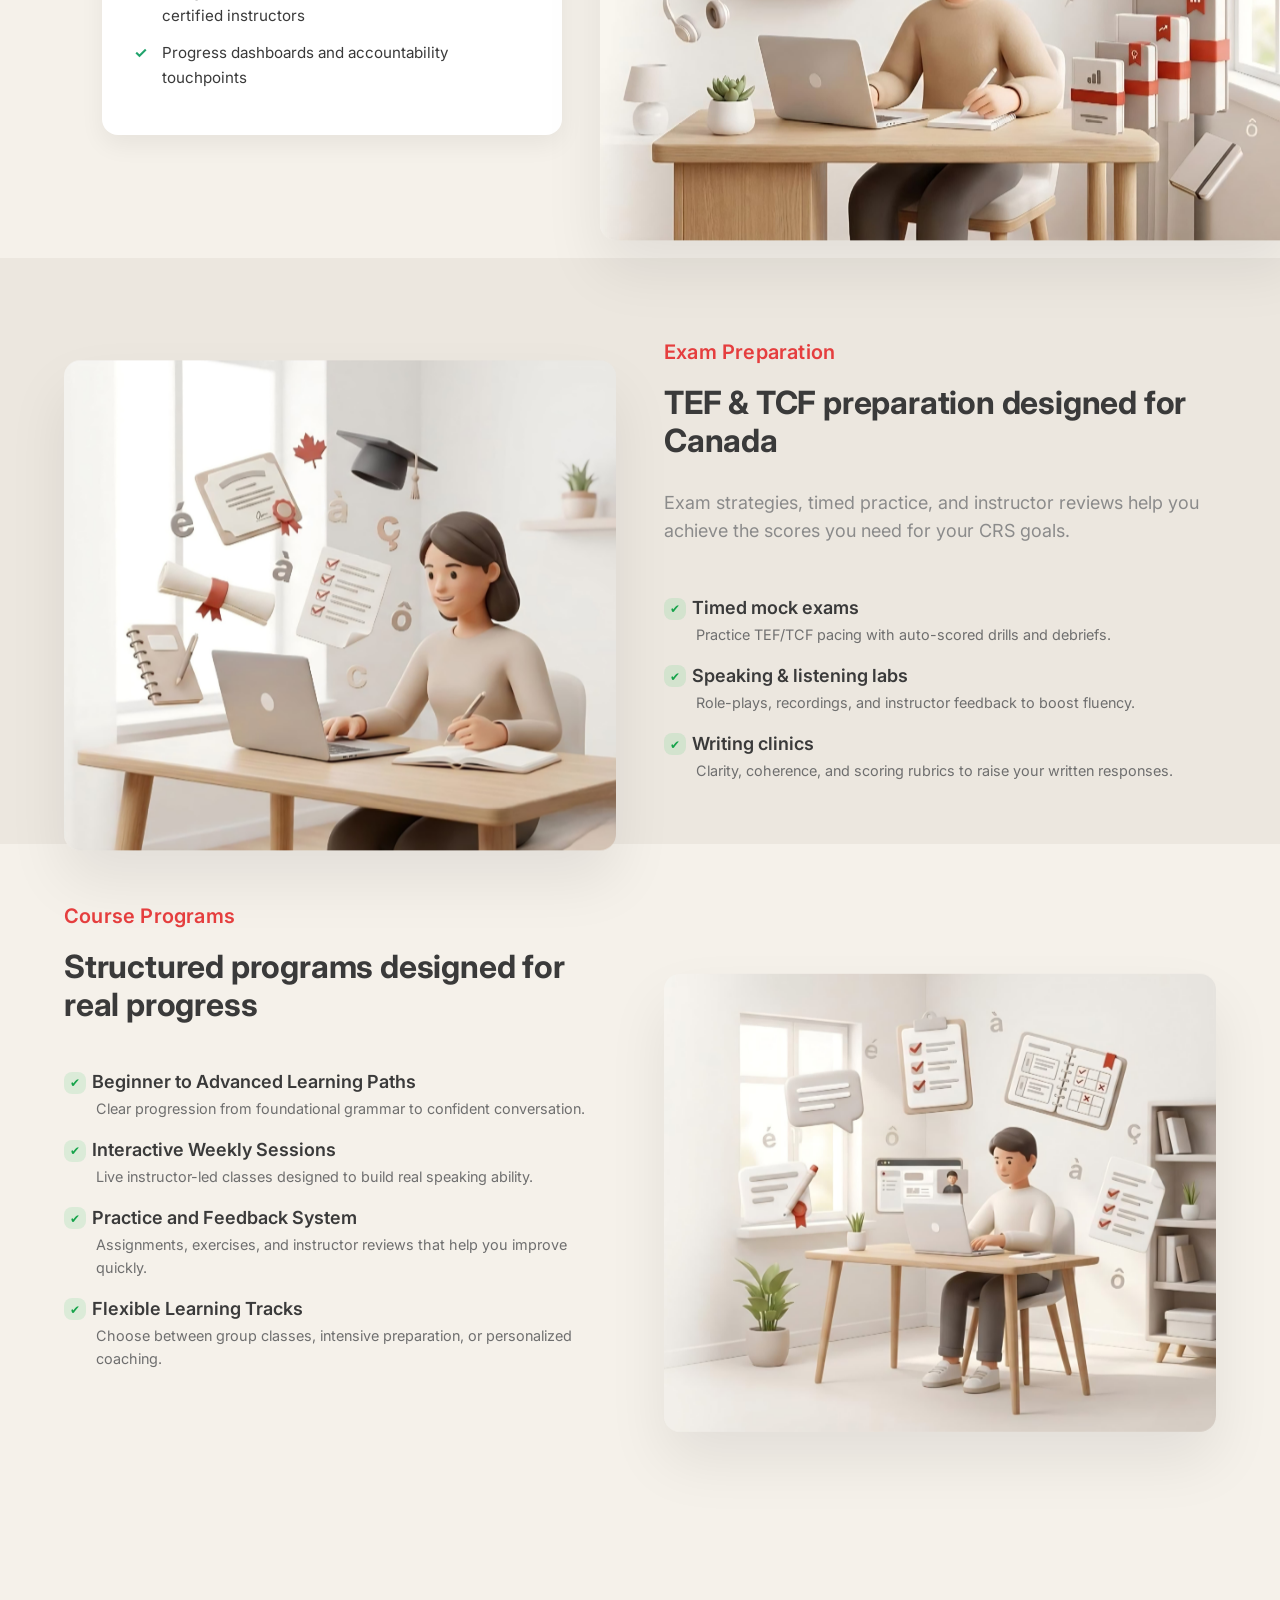
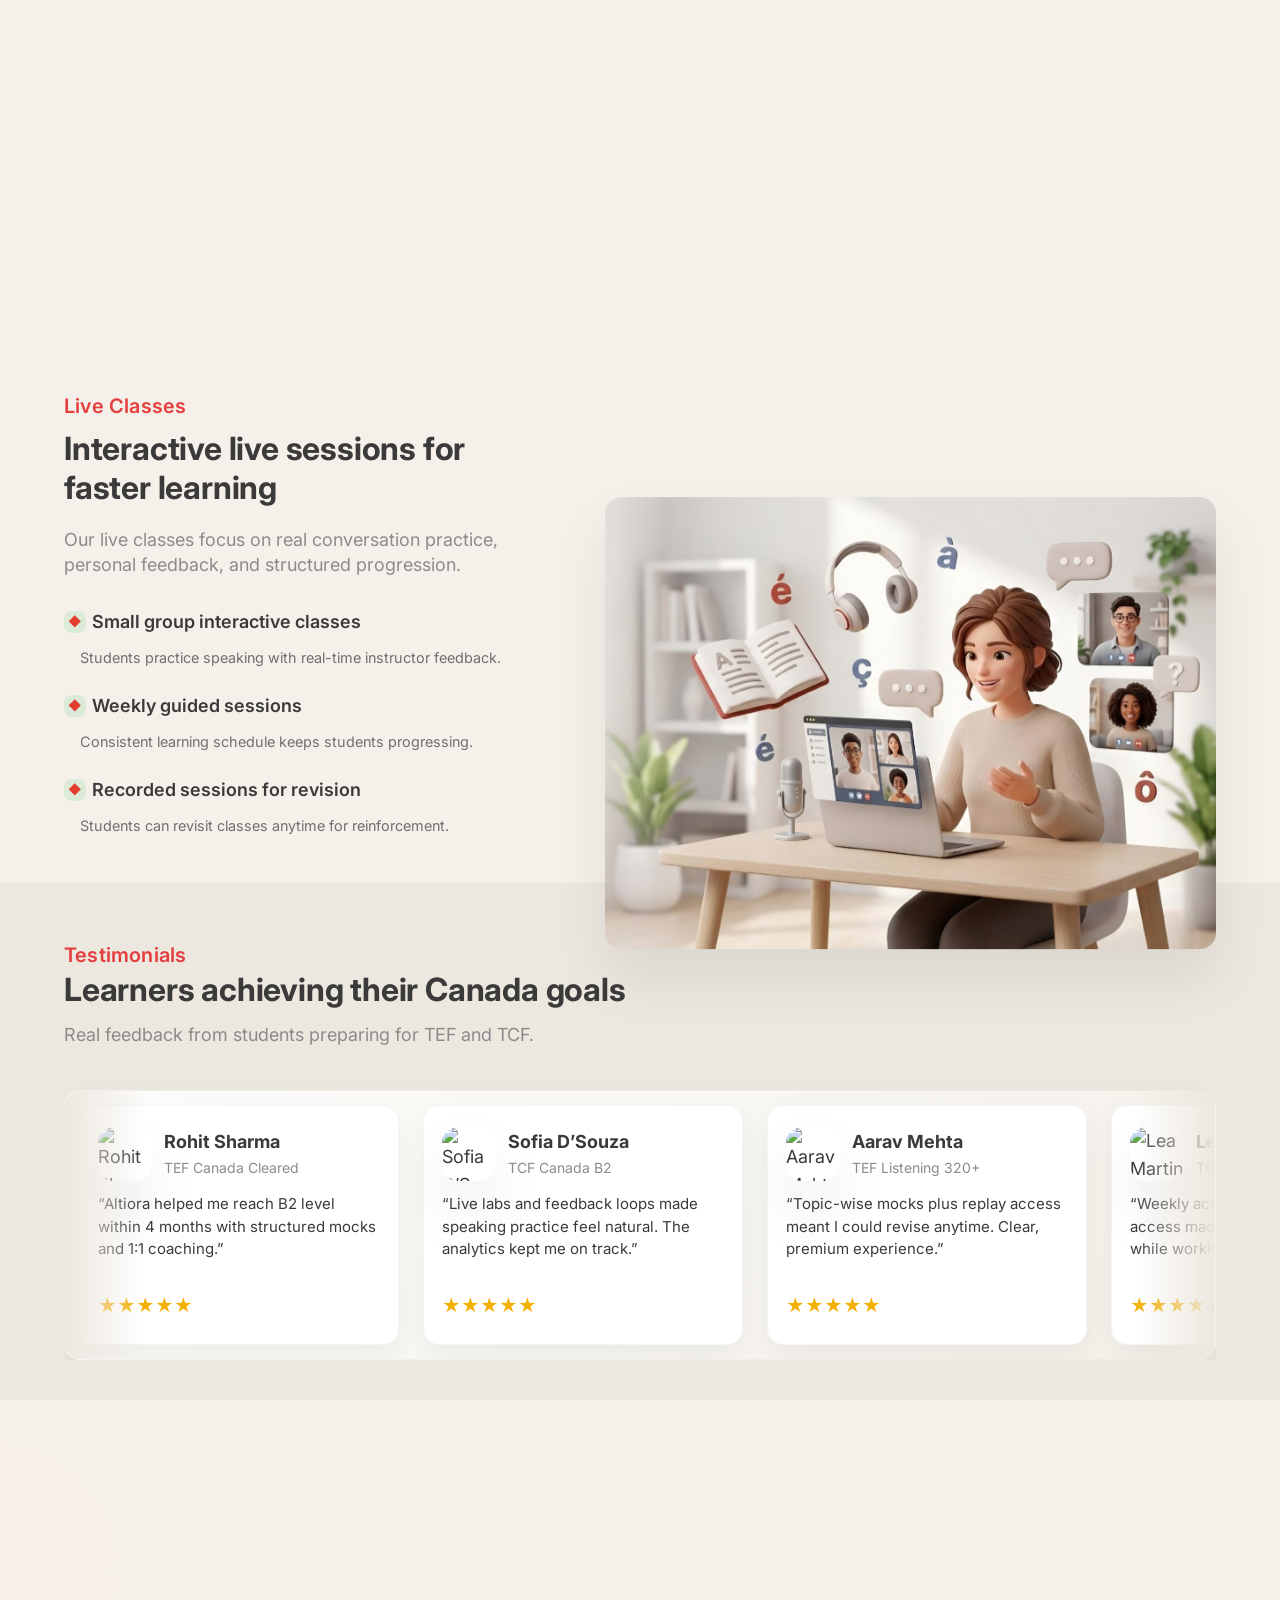
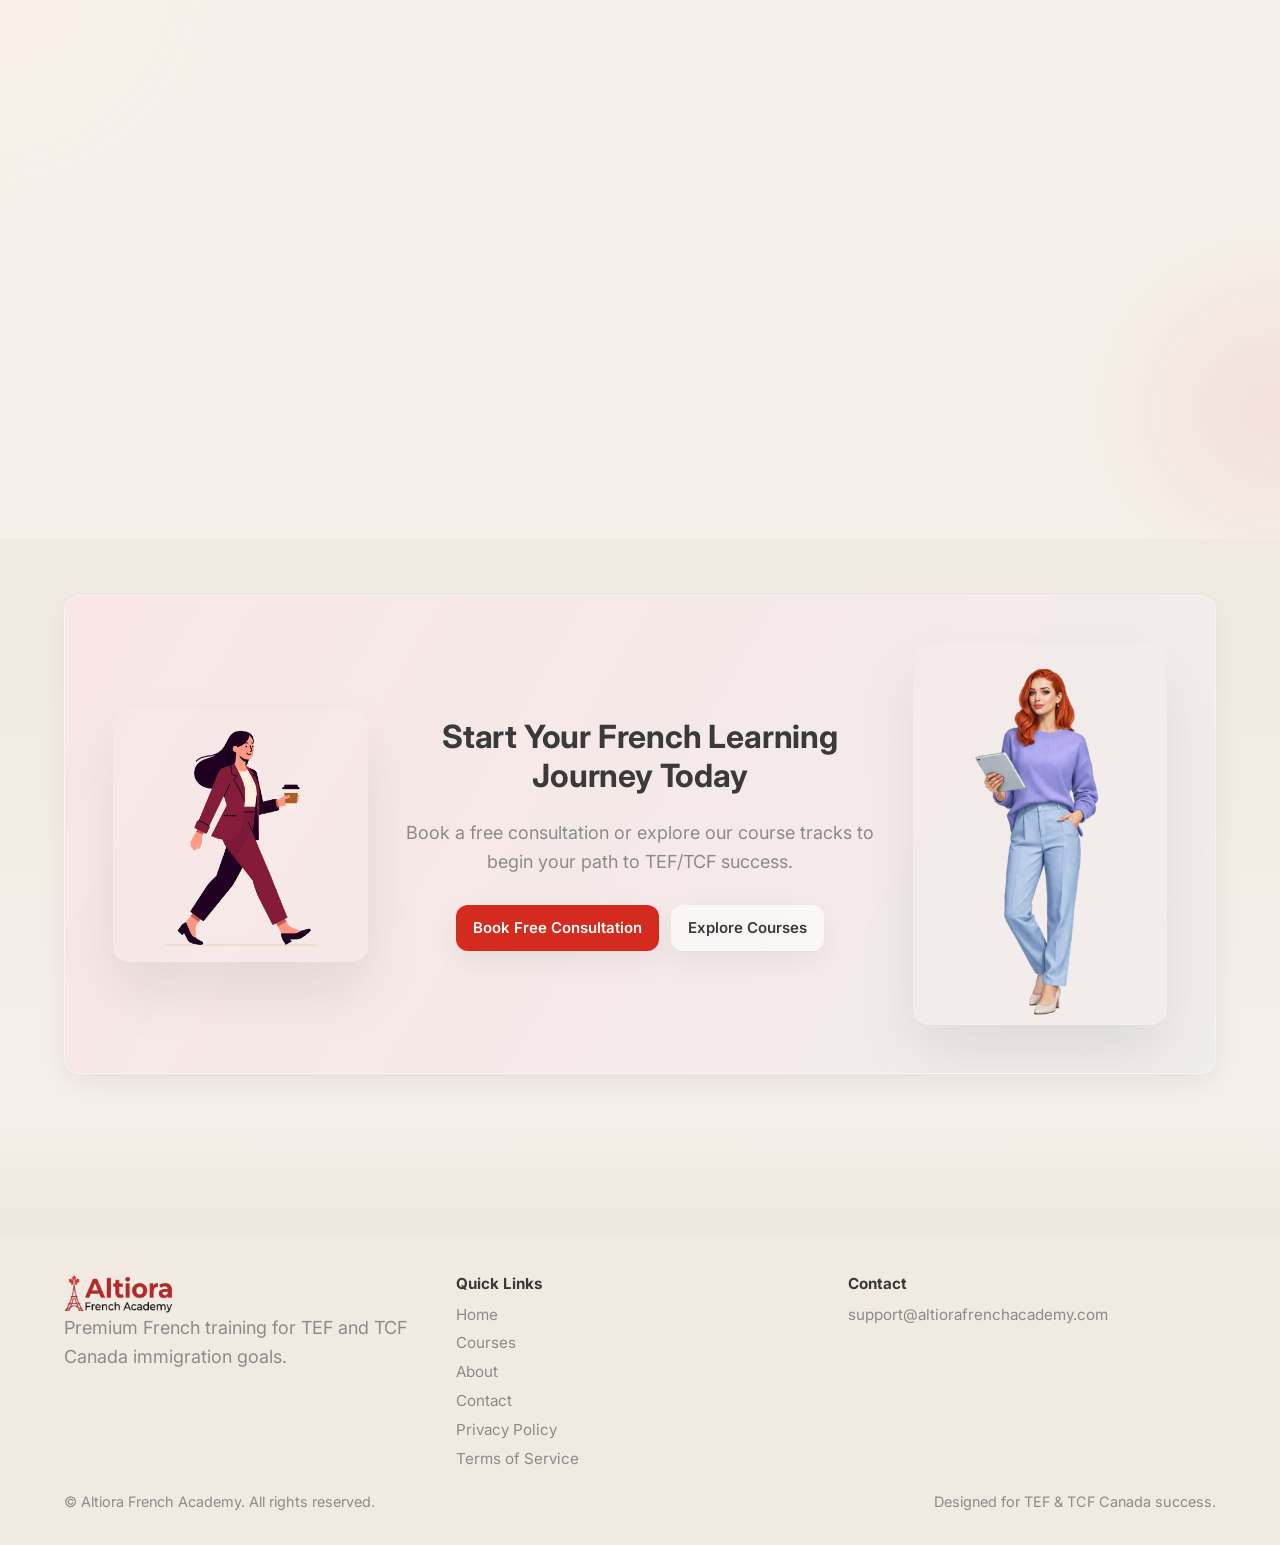
==== commit 3cb92904: "updated contact and home page" ====
--- a/index.html
+++ b/index.html
@@ -88,7 +88,7 @@
                             alt="Students learning French for Canada immigration" loading="lazy" />
                     </div>
 
-                    <div class="floating-card floating-card--badge" data-float>
+                    <div class="floating-card floating-card--badge hero-badge" data-float>
                         <div class="floating-card__pill">CLB 7+</div>
                         <div class="floating-card__title">Achieved in 8 months</div>
                         <p class="floating-card__meta">Structured plan + live feedback</p>
@@ -538,7 +538,8 @@
                             How long does it take to reach B2 level?
                             <span class="faq__icon">+</span>
                         </summary>
-                        <p>Most learners reach B2 in 8–12 months with consistent study and live practice. Intensive paths
+                        <p>Most learners reach B2 in 8–12 months with consistent study and live practice. Intensive
+                            paths
                             are available.</p>
                     </details>
                     <details data-reveal>
--- a/css/layout.css
+++ b/css/layout.css
@@ -1,16 +1,25 @@
 .badge {
-    background: var(--bg-secondary);
-    padding: 0.4rem 0.8rem;
+    background: #ece7df;
+    padding: 0.35rem 0.75rem;
     border-radius: 999px;
     font-weight: 600;
     display: inline-flex;
     align-items: center;
+    justify-content: center;
     gap: 0.25rem;
+    font-size: 0.75rem;
+    max-width: 100%;
+    text-align: center;
     animation: subtlePulse 2s ease-in-out infinite;
 }
 
 .badge-text {
-    font-size: 0.85rem;
+    font-size: 0.6rem;
+    white-space: nowrap;
+    text-align: center;
+}
+
+.badge span {
     white-space: nowrap;
 }
 
@@ -151,6 +160,10 @@
     padding-right: 0;
 }
 
+.hero-section {
+    overflow-x: hidden;
+}
+
 /* Courses hero tweaks */
 .hero--courses {
     gap: 3.5rem;
@@ -209,6 +222,13 @@
     justify-content: center;
     margin-right: 0;
     padding-right: 0;
+}
+
+.hero-image-wrapper {
+    position: relative;
+    width: 100%;
+    max-width: 100%;
+    height: 100%;
 }
 
 .hero__image {
@@ -249,6 +269,18 @@
     width: 100%;
     height: 100%;
     animation: heroFloat 6s ease-in-out infinite;
+}
+
+#hero .hero__visual {
+    overflow: visible;
+}
+
+#hero .hero-badge {
+    position: absolute;
+    bottom: 10%;
+    right: 5%;
+    max-width: 14rem;
+    z-index: 4;
 }
 
 .hero-image-frame img {
@@ -305,19 +337,34 @@
     left: 28%;
 }
 
+.hero-cards {
+    position: absolute;
+    bottom: 10%;
+    right: 5%;
+    display: flex;
+    gap: 1rem;
+    align-items: center;
+    justify-content: center;
+}
+
 .floating-card {
-    position: absolute;
-    background: #ffffff;
-    padding: 0.65rem 0.9rem;
-    border-radius: var(--radius-md);
-    box-shadow: 0 8px 20px rgba(0, 0, 0, 0.12);
-    display: grid;
-    gap: 0.3rem;
+    position: relative;
+    background: rgba(255, 255, 255, 0.85);
+    backdrop-filter: blur(10px);
+    border-radius: 1rem;
+    box-shadow: 0 8px 24px rgba(0, 0, 0, 0.12);
+    display: grid;
+    gap: 0.35rem;
     animation: float 7s ease-in-out infinite;
     z-index: 3;
-    border: 1px solid rgba(0, 0, 0, 0.04);
+    border: 1px solid rgba(0, 0, 0, 0.06);
     max-width: 12rem;
     font-size: 0.85rem;
+    padding: 0.75rem 1rem;
+    top: auto;
+    left: auto;
+    right: auto;
+    bottom: auto;
 }
 
 .floating-card__title {
@@ -342,22 +389,10 @@
     color: var(--accent);
 }
 
-.floating-card--rating {
-    top: 20px;
-    left: 0;
-}
-
-.floating-card--badge {
-    bottom: 20px;
-    right: 10px;
+.floating-card--rating,
+.floating-card--badge,
+.floating-card--clb {
     animation-duration: 8.4s;
-}
-
-.floating-card--clb {
-    top: 1rem;
-    left: 1rem;
-    animation-duration: 9s;
-    max-width: 14rem;
 }
 
 /* Courses grids */
@@ -456,11 +491,17 @@
 
 .level-grid {
     display: grid;
-    grid-template-columns: repeat(auto-fit, minmax(240px, 1fr));
-    gap: 1.25rem;
+    grid-template-columns: repeat(auto-fit, minmax(16rem, 1fr));
+    gap: 1.5rem;
 }
 
 .level-card {
+    width: 100%;
+    max-width: 100%;
+    overflow: hidden;
+    display: flex;
+    flex-direction: column;
+    justify-content: space-between;
     gap: 0.85rem;
 }
 
@@ -469,6 +510,18 @@
     justify-content: space-between;
     align-items: center;
     gap: 0.5rem;
+}
+
+.level-card p {
+    word-break: break-word;
+    line-height: 1.5;
+    font-size: 0.95rem;
+    color: #6b7280;
+    line-clamp: 3;
+    display: -webkit-box;
+    -webkit-line-clamp: 3;
+    -webkit-box-orient: vertical;
+    overflow: hidden;
 }
 
 .avatar-stack {
@@ -493,20 +546,80 @@
 
     .hero__visual {
         width: 100%;
-        max-width: 440px;
+        max-width: 480px;
         height: 440px;
         justify-self: center;
     }
 }
 
-@media (max-width: 820px) {
-    .floating-card {
-        position: relative;
-        top: auto;
+@media (max-width: 768px) {
+    .hero__visual {
+        max-width: 100%;
+        height: auto;
+    }
+
+    .hero-image-wrapper {
+        min-height: 420px;
+    }
+
+    .hero-cards {
+        position: absolute;
+        bottom: 5%;
+        left: 50%;
+        transform: translateX(-50%);
+        flex-direction: row;
+        justify-content: center;
+        gap: 0.75rem;
+        width: 90%;
+        padding: 0 0.25rem;
+    }
+
+    .hero-card {
+        flex: 1;
+        max-width: 10rem;
+        padding: 0.75rem;
+    }
+
+    #hero .hero-badge {
+        left: 50%;
         right: auto;
-        bottom: auto;
-        left: auto;
-        margin-top: 10px;
+        transform: translateX(-50%);
+        bottom: 5%;
+    }
+}
+
+@media (max-width: 480px) {
+    .hero-image-wrapper {
+        min-height: 360px;
+    }
+
+    .hero-cards {
+        flex-direction: column;
+        align-items: center;
+        bottom: 2%;
+        gap: 0.65rem;
+    }
+
+    .hero-card {
+        width: 80%;
+        max-width: 14rem;
+    }
+
+    .hero-card .floating-card__title {
+        font-size: 0.9rem;
+    }
+
+    .hero-card .floating-card__meta {
+        font-size: 0.78rem;
+    }
+
+    .hero-card .floating-card__pill {
+        font-size: 0.78rem;
+        padding: 0.3rem 0.7rem;
+    }
+
+    #hero .hero-badge {
+        bottom: 4%;
     }
 }
 
@@ -1740,14 +1853,14 @@
 /* Footer */
 .footer {
     margin-top: 0;
-    padding: 60px 0 40px;
+    padding: 2.5rem 0 2rem;
     background: #f0eae0;
 }
 
 .footer__inner {
     display: grid;
-    grid-template-columns: repeat(auto-fit, minmax(200px, 1fr));
-    gap: 28px;
+    grid-template-columns: repeat(auto-fit, minmax(12rem, 1fr));
+    gap: 1.5rem;
     align-items: start;
 }
 
@@ -1758,15 +1871,18 @@
 }
 
 .footer__title {
-    font-size: 16px;
-    margin-bottom: 10px;
+    font-size: 0.95rem;
+    margin-bottom: 0.6rem;
     font-weight: 700;
+    line-height: 1.3;
 }
 
 .footer__links {
     display: grid;
-    gap: 8px;
+    gap: 6px;
     color: var(--text-secondary);
+    font-size: 0.95rem;
+    line-height: 1.5;
 }
 
 .footer__links a:hover,
@@ -1775,13 +1891,13 @@
 }
 
 .footer__bottom {
-    margin-top: 28px;
+    margin-top: 1.25rem;
     display: flex;
     justify-content: space-between;
     align-items: center;
     gap: 12px;
     color: var(--text-secondary);
-    font-size: 14px;
+    font-size: 0.9rem;
     flex-wrap: wrap;
 }
 
--- a/css/responsive.css
+++ b/css/responsive.css
@@ -133,22 +133,16 @@
         text-align: center !important;
     }
 
-    .badge-text {
-        white-space: normal;
-        text-align: center;
-        font-size: 0.75rem;
-    }
-
-
-    @media (max-width: 480px) {
-        .badge-text {
-            white-space: normal;
-            text-align: center;
-            font-size: 0.75rem;
-        }
-    }
-
     .course-illustration {
         max-width: 100%;
     }
+}
+
+@media (max-width: 480px) {
+
+    .badge-text,
+    .badge span {
+        white-space: normal;
+        text-align: center;
+    }
 }
